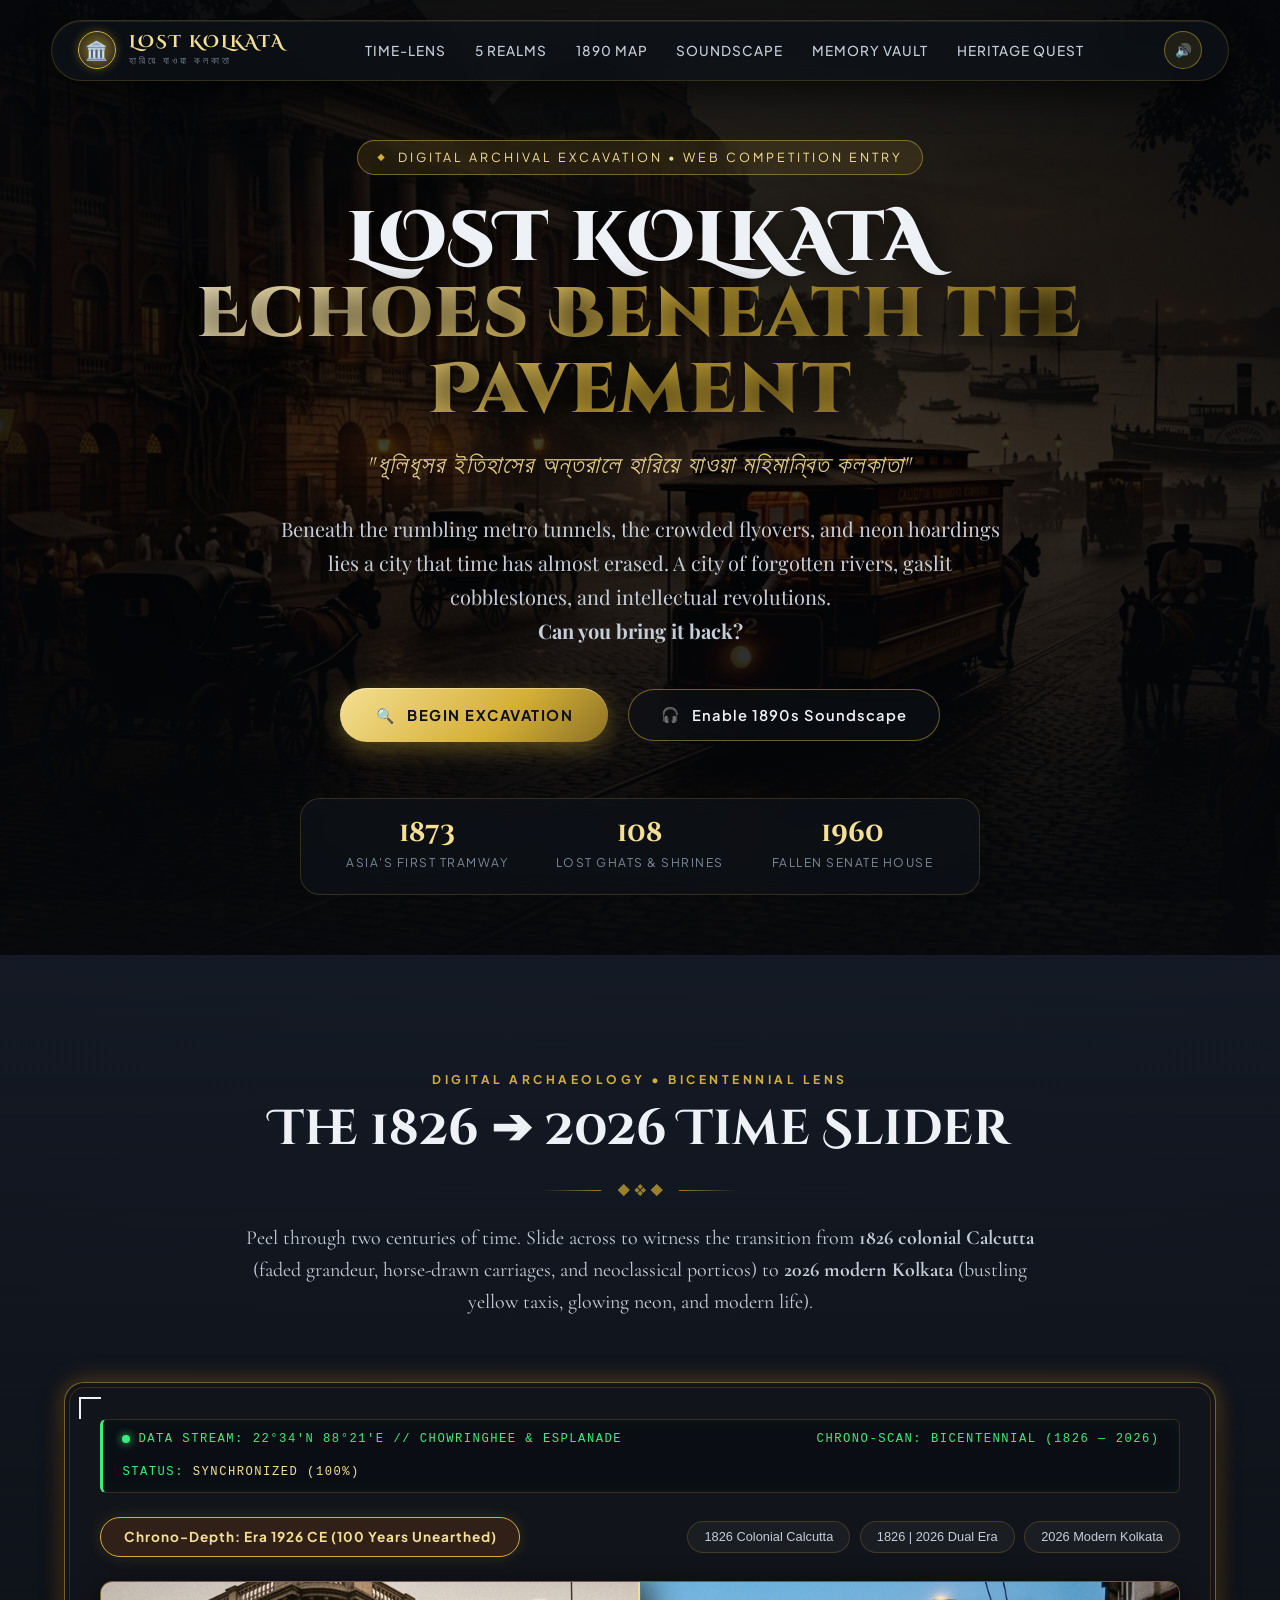
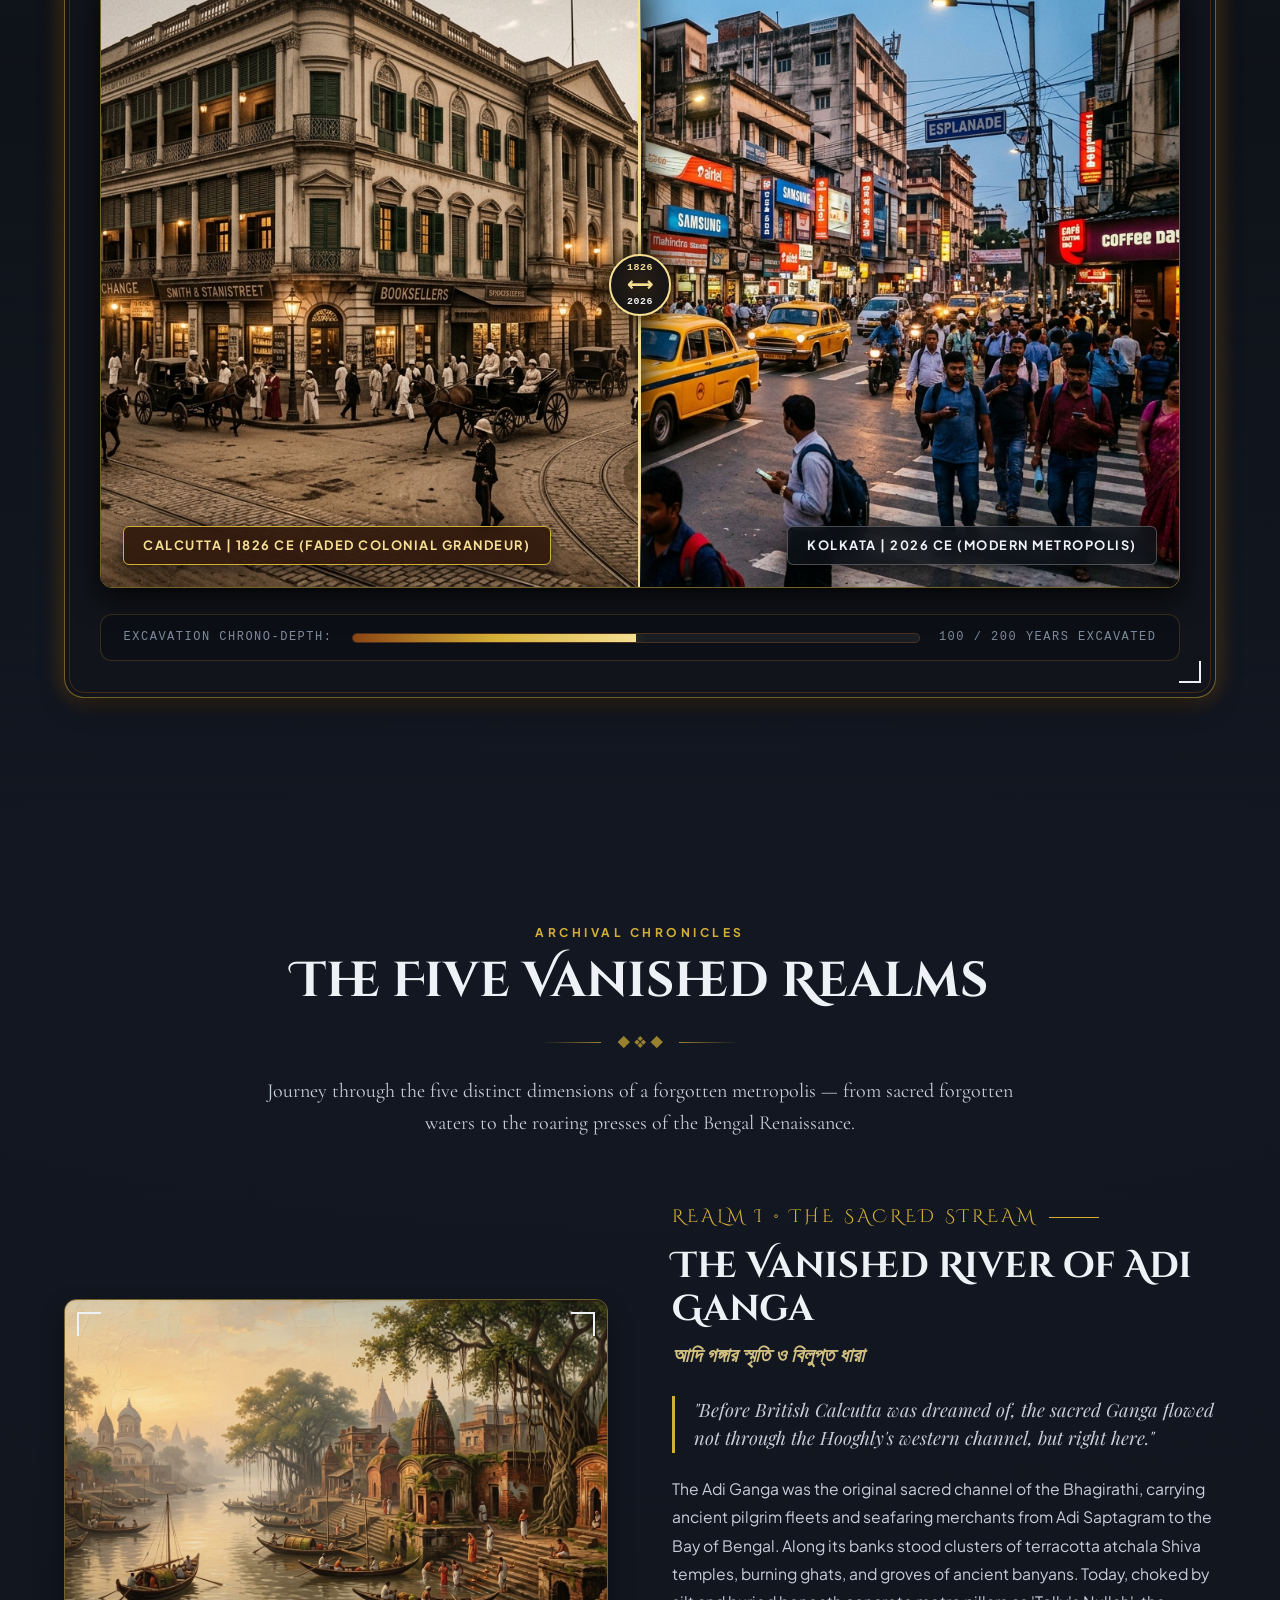
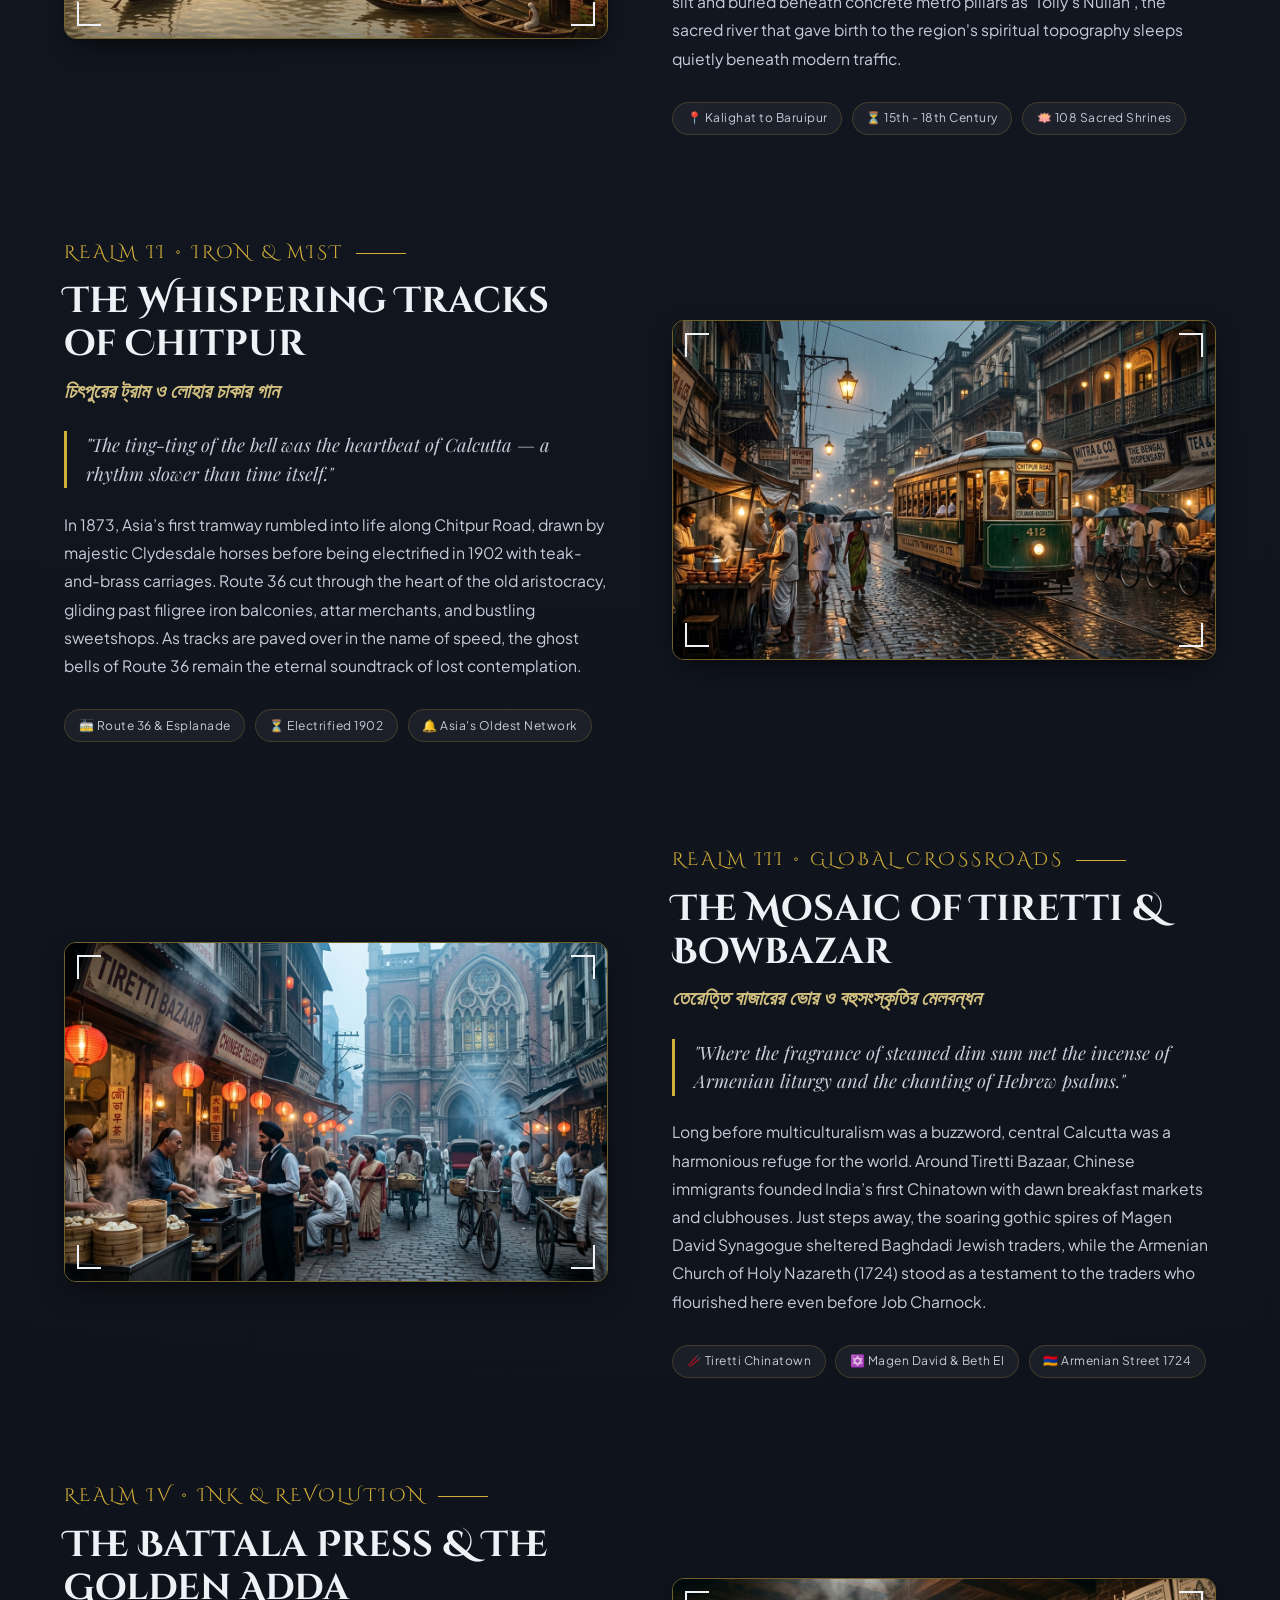
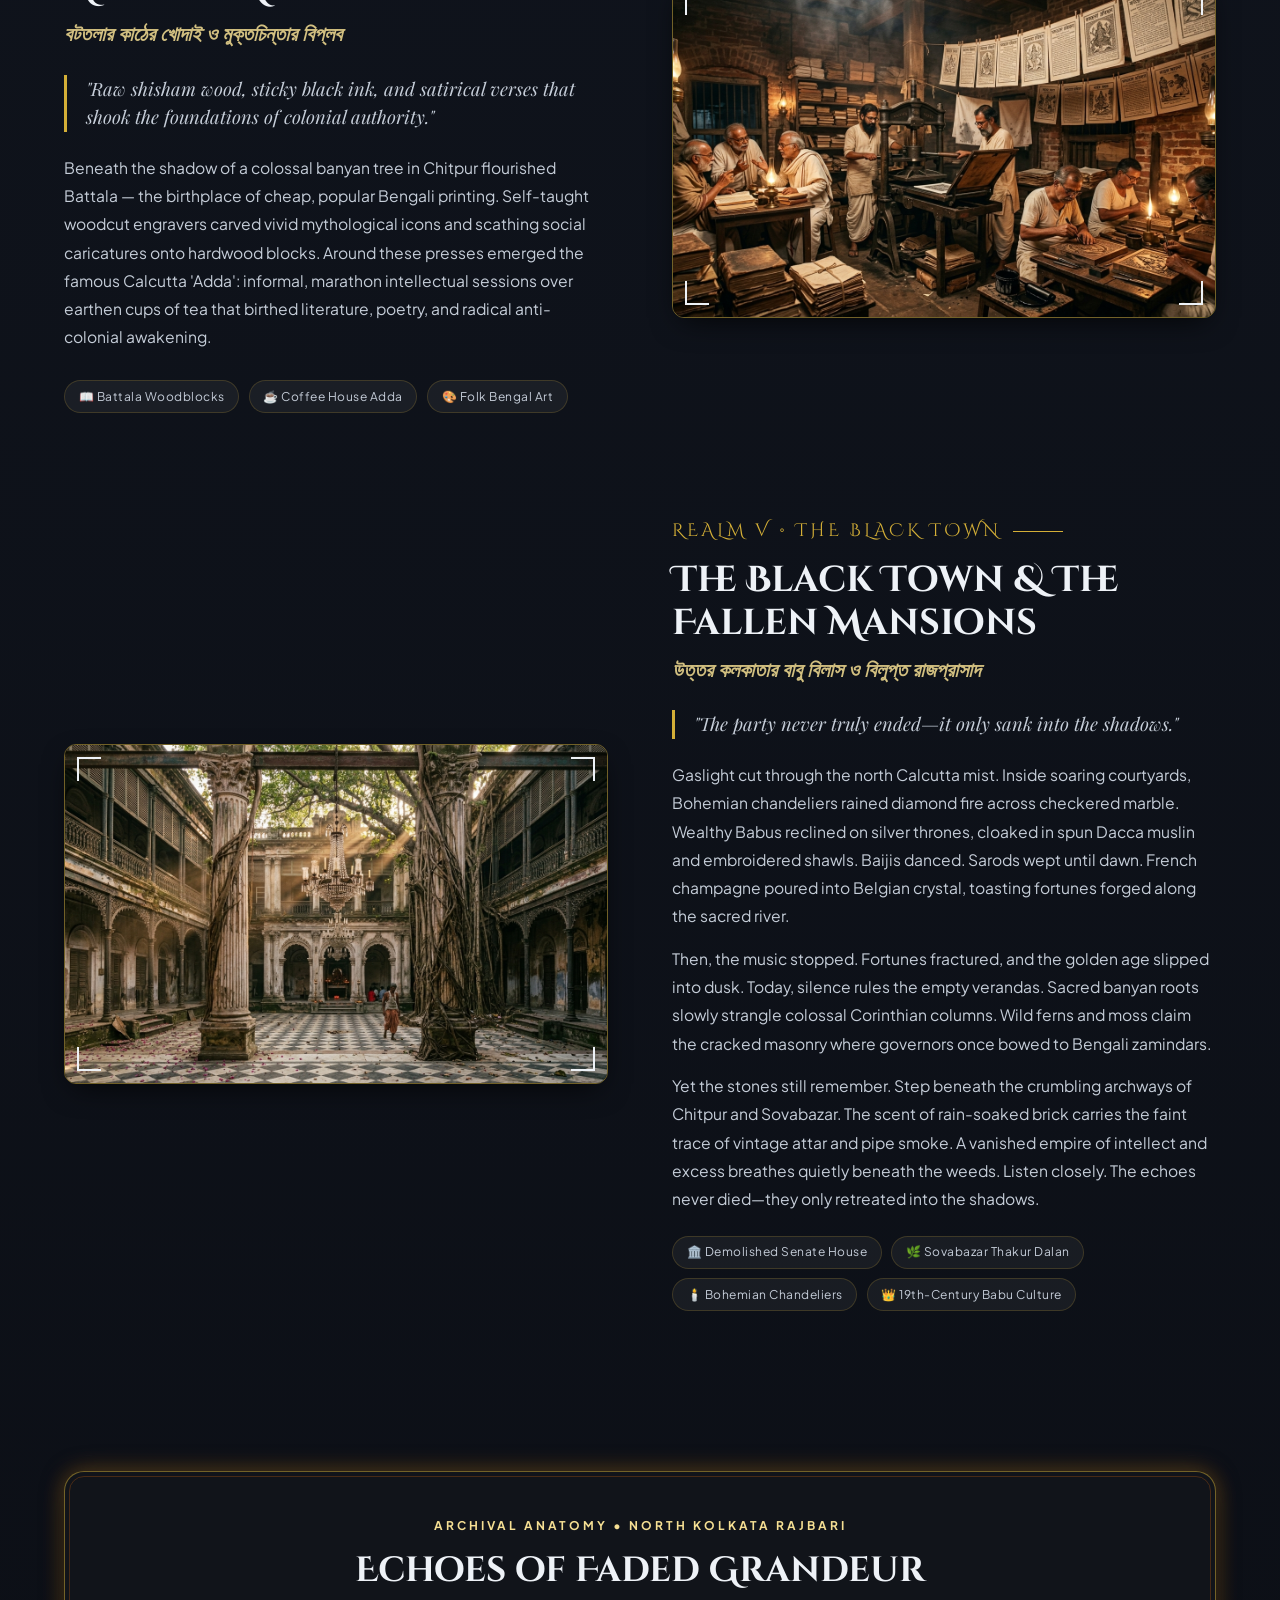
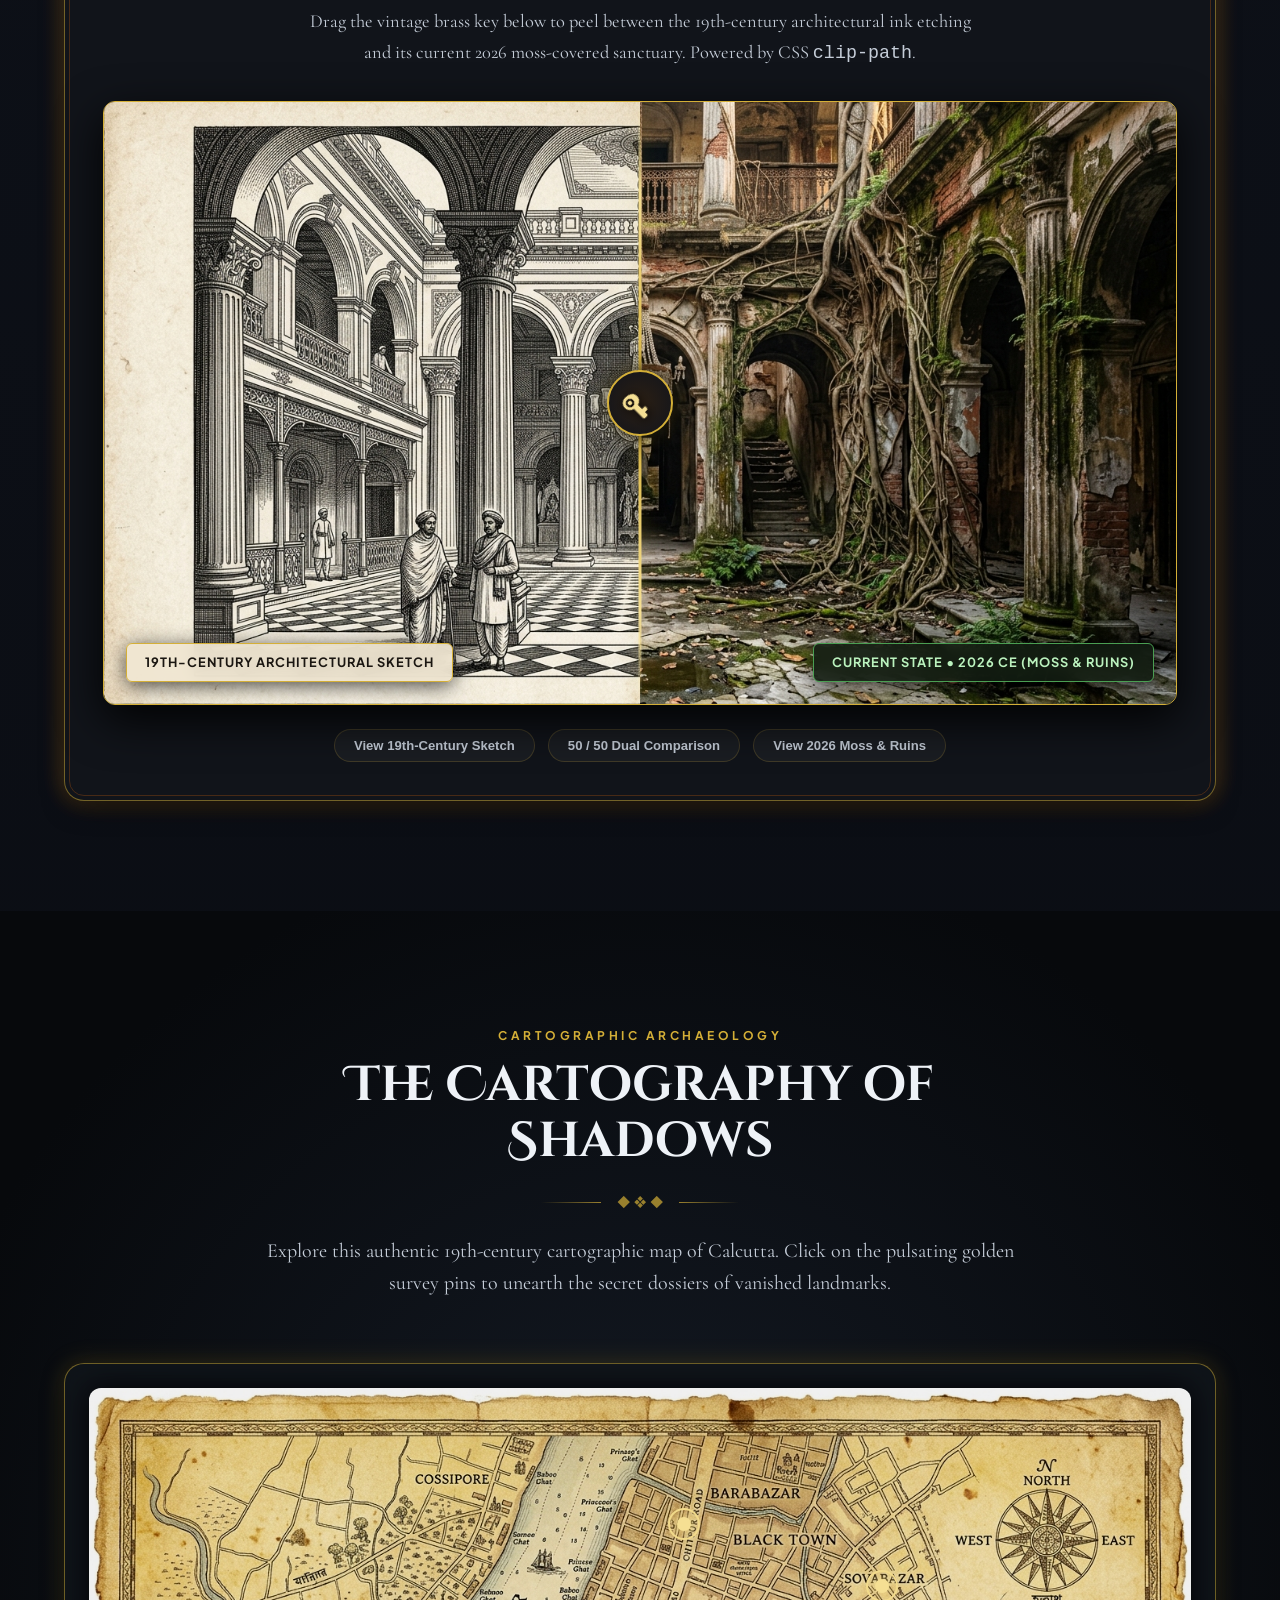
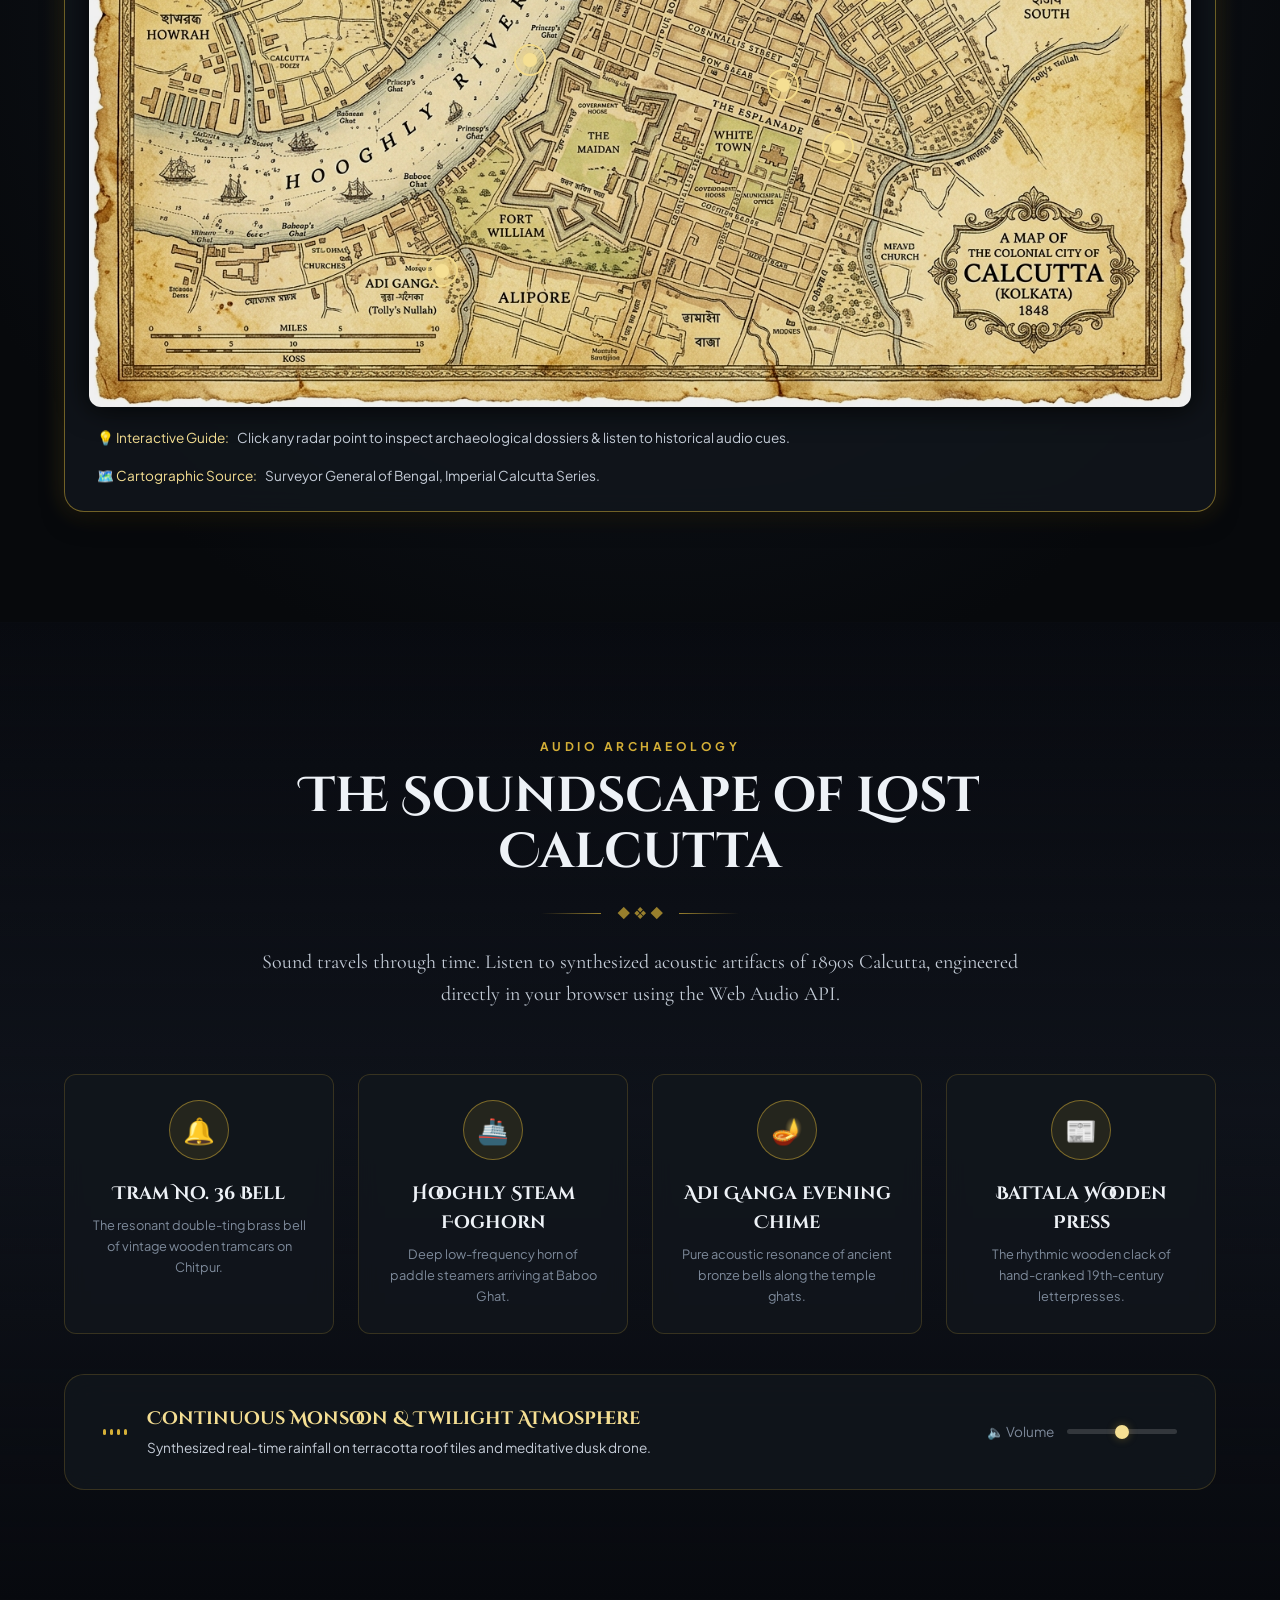
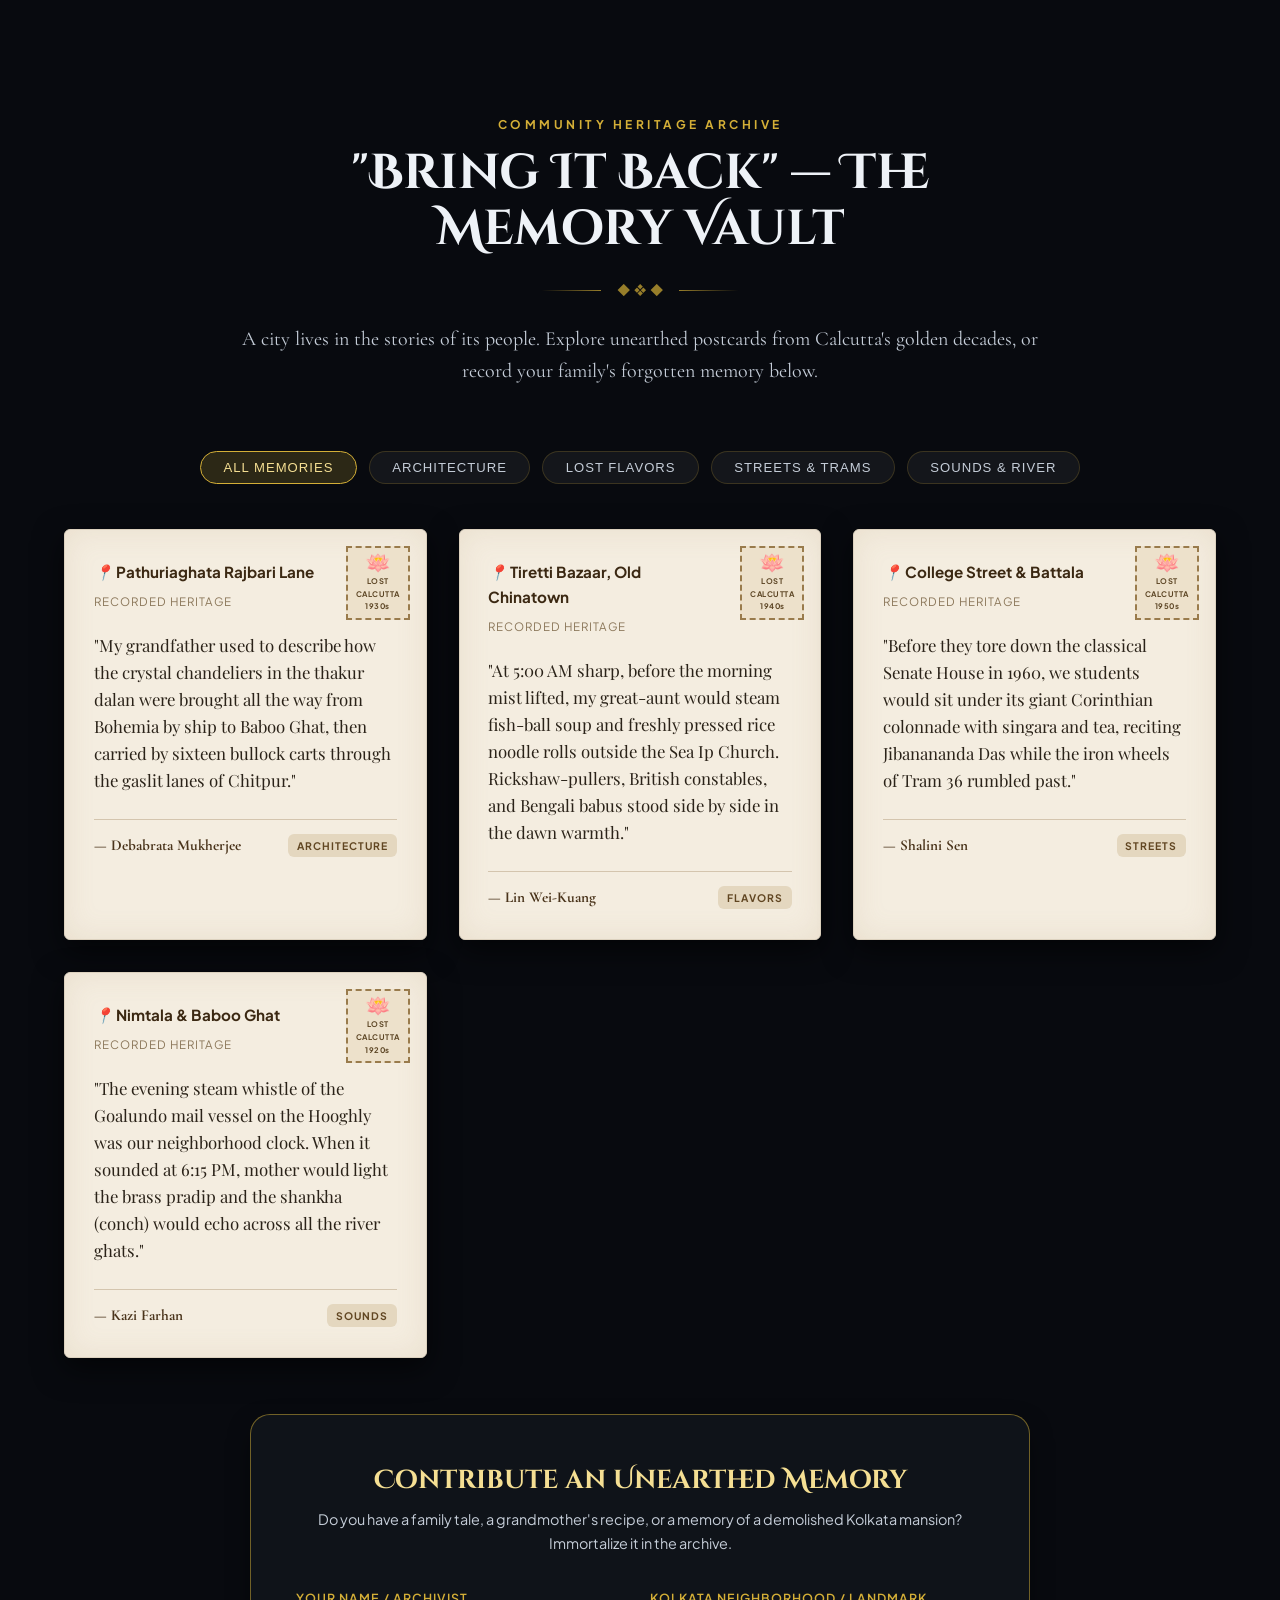
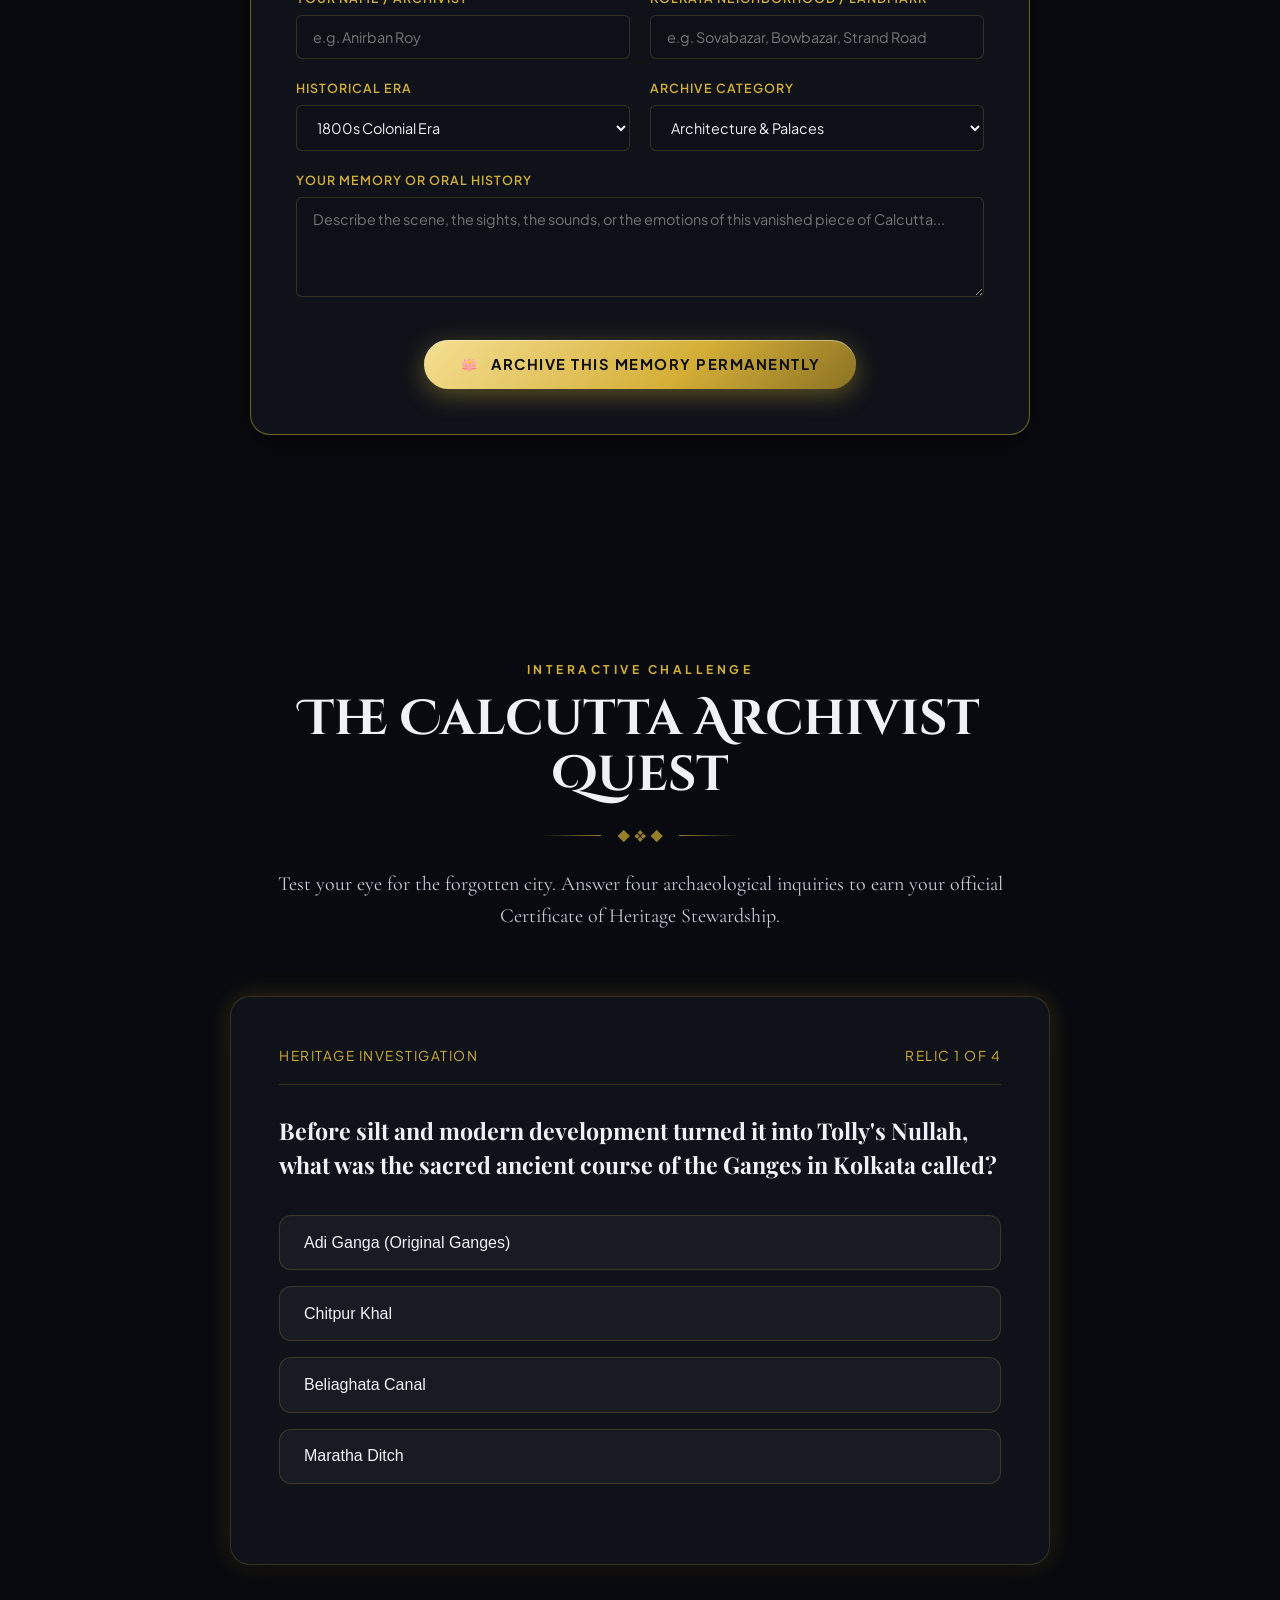
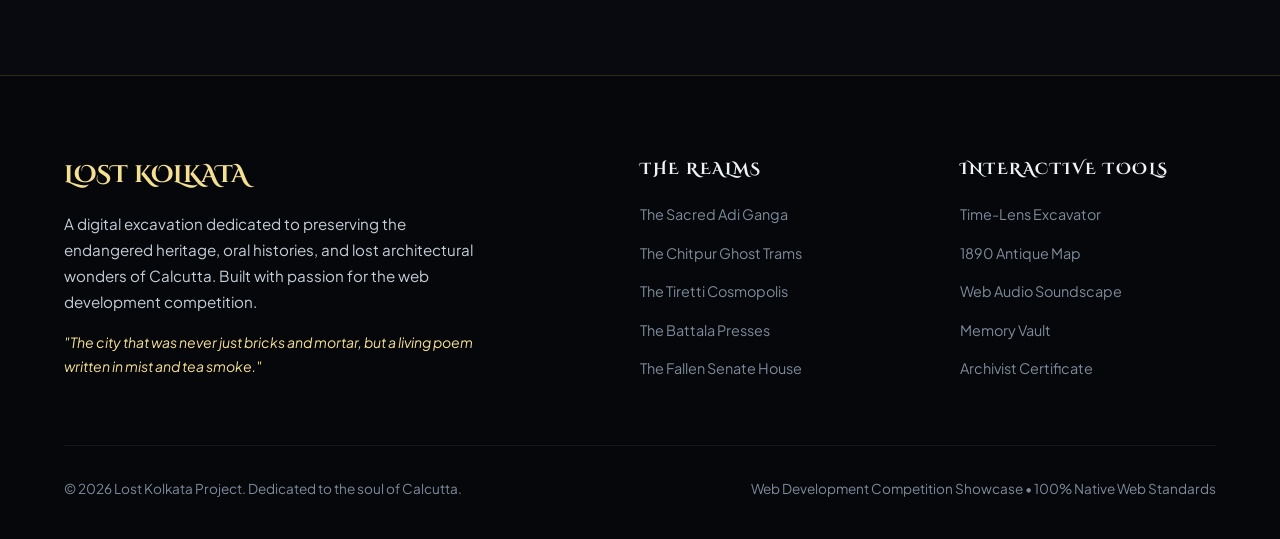
==== index.html @ 9fdeab4c "Lost Kolkata - Full Competition Web Application" ====
<!DOCTYPE html>
<html lang="en">
<head>
    <meta charset="UTF-8">
    <meta name="viewport" content="width=device-width, initial-scale=1.0">
    <title>LOST KOLKATA — The Archaeology of a Vanished City | Web Competition</title>
    
    <!-- SEO & Metadata -->
    <meta name="description" content="Beneath the Kolkata we know lies a city that time has almost erased. An award-winning immersive digital excavation exploring the lost rivers, ghost tramways, Battala presses, and cosmopolitan enclaves of 19th-century Calcutta.">
    <meta name="keywords" content="Lost Kolkata, Calcutta Heritage, Adi Ganga, Calcutta Tramways, Battala Woodcuts, Tiretti Chinatown, Senate House, History of Kolkata, Digital Archaeology">
    <meta name="author" content="Lost Kolkata Heritage Project">
    <meta name="theme-color" content="#0a0c0f">

    <!-- Open Graph / Social Sharing -->
    <meta property="og:title" content="LOST KOLKATA — The Archaeology of a Vanished City">
    <meta property="og:description" content="Beneath the modern asphalt lies a city time almost erased. Can you bring it back? Experience the interactive Time-Lens, 1890 cartography, and ambient soundscapes.">
    <meta property="og:image" content="assets/images/hero.jpg">
    <meta property="og:type" content="website">

    <!-- Stylesheet -->
    <link rel="stylesheet" href="css/style.css">
</head>
<body>

    <!-- Atmospheric Particle Dust Canvas -->
    <canvas id="dust-canvas"></canvas>
    <div class="film-grain"></div>

    <!-- Floating Navigation Bar -->
    <header class="site-header">
        <nav class="nav-dock" aria-label="Main Navigation">
            <a href="#" class="brand-wrapper" aria-label="Lost Kolkata Home">
                <div class="brand-crest">🏛️</div>
                <div class="brand-text-col">
                    <span class="brand-title">LOST KOLKATA</span>
                    <span class="brand-subtitle">হারিয়ে যাওয়া কলকাতা</span>
                </div>
            </a>

            <ul class="nav-links" id="main-nav-links">
                <li><a href="#timelens" class="nav-link">Time-Lens</a></li>
                <li><a href="#realms" class="nav-link">5 Realms</a></li>
                <li><a href="#cartography" class="nav-link">1890 Map</a></li>
                <li><a href="#soundscape" class="nav-link">Soundscape</a></li>
                <li><a href="#vault" class="nav-link">Memory Vault</a></li>
                <li><a href="#quest" class="nav-link">Heritage Quest</a></li>
            </ul>

            <div class="nav-actions">
                <button id="nav-ambient-toggle" class="nav-audio-btn" aria-label="Toggle 1890 Ambient Soundscape" title="Toggle 1890 Audio Atmosphere">
                    🔊
                </button>
                <button class="mobile-toggle" id="mobile-menu-toggle" aria-label="Open navigation menu">☰</button>
            </div>
        </nav>
    </header>

    <main>
        <!-- Hero Section -->
        <section class="hero-section" id="hero">
            <div class="hero-bg-frame">
                <img src="assets/images/hero.jpg" alt="19th-Century Calcutta Gaslit Dalhousie Square with Vintage Tram" class="hero-bg-img">
                <div class="hero-gradient-overlay"></div>
            </div>

            <div class="container hero-content">
                <div class="hero-eyebrow">Digital Archival Excavation • Web Competition Entry</div>
                <h1 class="hero-title">
                    LOST KOLKATA
                    <span class="title-highlight">Echoes Beneath the Pavement</span>
                </h1>
                <p class="hero-bengali-tagline">"ধূলিধূসর ইতিহাসের অন্তরালে হারিয়ে যাওয়া মহিমান্বিত কলকাতা"</p>
                <p class="hero-desc">
                    Beneath the rumbling metro tunnels, the crowded flyovers, and neon hoardings lies a city that time has almost erased. A city of forgotten rivers, gaslit cobblestones, and intellectual revolutions. <br><strong>Can you bring it back?</strong>
                </p>

                <div class="hero-cta-group">
                    <a href="#timelens" class="btn-primary" id="btn-hero-excavate">
                        <span>🔍</span> Begin Excavation
                    </a>
                    <button class="btn-secondary" id="ambient-toggle-btn">
                        <span>🎧</span> <span class="btn-text">Enable 1890s Soundscape</span>
                    </button>
                </div>

                <div class="hero-stats-bar">
                    <div class="stat-item">
                        <span class="stat-num">1873</span>
                        <span class="stat-lbl">Asia's First Tramway</span>
                    </div>
                    <div class="stat-item">
                        <span class="stat-num">108</span>
                        <span class="stat-lbl">Lost Ghats & Shrines</span>
                    </div>
                    <div class="stat-item">
                        <span class="stat-num">1960</span>
                        <span class="stat-lbl">Fallen Senate House</span>
                    </div>
                </div>
            </div>
        </section>

        <!-- Time-Lens Excavator Section (1826 Colonial Calcutta -> 2026 Modern Kolkata) -->
        <section class="section timelens-section" id="timelens">
            <div class="container">
                <div class="section-header">
                    <span class="section-tag">Digital Archaeology • Bicentennial Lens</span>
                    <h2 class="section-title">The 1826 ➔ 2026 Time Slider</h2>
                    <div class="divider-ornament">◆ ❖ ◆</div>
                    <p class="section-desc">
                        Peel through two centuries of time. Slide across to witness the transition from <strong>1826 colonial Calcutta</strong> (faded grandeur, horse-drawn carriages, and neoclassical porticos) to <strong>2026 modern Kolkata</strong> (bustling yellow taxis, glowing neon, and modern life).
                    </p>
                </div>

                <div class="timelens-card">
                    <!-- Digital Archaeology HUD Telemetry -->
                    <div class="archeology-hud-telemetry">
                        <div class="hud-item">
                            <span class="hud-pulse-dot"></span>
                            <span>DATA STREAM: 22°34'N 88°21'E // CHOWRINGHEE & ESPLANADE</span>
                        </div>
                        <div class="hud-item">
                            <span>CHRONO-SCAN: BICENTENNIAL (1826 — 2026)</span>
                        </div>
                        <div class="hud-item">
                            <span>STATUS: <span style="color: var(--gold-light);">SYNCHRONIZED (100%)</span></span>
                        </div>
                    </div>

                    <div class="timelens-controls-top">
                        <div class="excavation-year-badge" id="excavation-year-badge">
                            Excavated: Era 1926 CE (Dual Era Bicentennial Intersect)
                        </div>
                        <div class="timelens-presets">
                            <button class="btn-preset" id="btn-preset-1826">1826 Colonial Calcutta</button>
                            <button class="btn-preset" id="btn-preset-split">1826 | 2026 Dual Era</button>
                            <button class="btn-preset" id="btn-preset-2026">2026 Modern Kolkata</button>
                        </div>
                    </div>

                    <div class="timelens-wrapper" id="timelens-wrapper" role="region" aria-label="Interactive time slider comparing 1826 colonial Calcutta with 2026 modern Kolkata">
                        <!-- Modern 2026 Base Layer -->
                        <div class="timelens-layer modern">
                            <img src="assets/images/timelens_modern.jpg" alt="Modern Kolkata 2026 Esplanade street corner with yellow taxis, neon signage, and urban bustle" class="timelens-img">
                            <div class="timelens-caption-badge badge-modern">Kolkata | 2026 CE (Modern Metropolis)</div>
                        </div>

                        <!-- 1826 Archival Revealed Layer -->
                        <div class="timelens-layer vintage" id="timelens-vintage-layer">
                            <img src="assets/images/timelens_vintage.jpg" alt="Colonial Calcutta 1826 Esplanade with neoclassical colonnades, horse carriages, and gaslight" class="timelens-img">
                            <div class="timelens-caption-badge badge-vintage">Calcutta | 1826 CE (Faded Colonial Grandeur)</div>
                        </div>

                        <!-- Interactive Handle with Dual Year Markers -->
                        <div class="timelens-handle" id="timelens-handle">
                            <div class="handle-line"></div>
                            <div class="handle-compass-disc" title="Slide to transition eras">
                                <span style="font-size: 0.62rem; color: var(--gold-light); font-family: var(--font-mono);">1826</span>
                                <span class="handle-arrow">⟷</span>
                                <span style="font-size: 0.62rem; color: var(--mist-white); font-family: var(--font-mono);">2026</span>
                            </div>
                        </div>
                    </div>

                    <div class="timelens-meter-container">
                        <span class="meter-label">Excavation Chrono-Depth:</span>
                        <div class="excavation-depth-bar">
                            <div class="excavation-depth-fill" id="excavation-depth-fill"></div>
                        </div>
                        <span class="meter-label" id="meter-timespan-label">200-Year Bicentennial Span</span>
                    </div>
                </div>
            </div>
        </section>

        <!-- The 5 Realms of Vanished Calcutta -->
        <section class="section realms-section" id="realms">
            <div class="container">
                <div class="section-header">
                    <span class="section-tag">Archival Chronicles</span>
                    <h2 class="section-title">The Five Vanished Realms</h2>
                    <div class="divider-ornament">◆ ❖ ◆</div>
                    <p class="section-desc">
                        Journey through the five distinct dimensions of a forgotten metropolis — from sacred forgotten waters to the roaring presses of the Bengal Renaissance.
                    </p>
                </div>

                <div class="realms-container">
                    <!-- Realm 1: Adi Ganga -->
                    <article class="realm-item" id="realm-1">
                        <div class="realm-visual-frame">
                            <img src="assets/images/realm_adi_ganga.jpg" alt="Ancient Adi Ganga River with Terracotta Temples and Wooden Dingis" class="realm-img">
                            <div class="realm-corner-flourish flourish-tl"></div>
                            <div class="realm-corner-flourish flourish-tr"></div>
                            <div class="realm-corner-flourish flourish-bl"></div>
                            <div class="realm-corner-flourish flourish-br"></div>
                        </div>
                        <div class="realm-text-content">
                            <span class="realm-number">Realm I • The Sacred Stream</span>
                            <h3 class="realm-title">The Vanished River of Adi Ganga</h3>
                            <h4 class="realm-bengali-title">আদি গঙ্গার স্মৃতি ও বিলুপ্ত ধারা</h4>
                            <blockquote class="realm-quote">
                                "Before British Calcutta was dreamed of, the sacred Ganga flowed not through the Hooghly's western channel, but right here."
                            </blockquote>
                            <p class="realm-body-text">
                                The Adi Ganga was the original sacred channel of the Bhagirathi, carrying ancient pilgrim fleets and seafaring merchants from Adi Saptagram to the Bay of Bengal. Along its banks stood clusters of terracotta atchala Shiva temples, burning ghats, and groves of ancient banyans. Today, choked by silt and buried beneath concrete metro pillars as 'Tolly's Nullah', the sacred river that gave birth to the region's spiritual topography sleeps quietly beneath modern traffic.
                            </p>
                            <div class="realm-meta-tags">
                                <span class="meta-pill">📍 Kalighat to Baruipur</span>
                                <span class="meta-pill">⏳ 15th - 18th Century</span>
                                <span class="meta-pill">🪷 108 Sacred Shrines</span>
                            </div>
                        </div>
                    </article>

                    <!-- Realm 2: Ghost Trams -->
                    <article class="realm-item reverse" id="realm-2">
                        <div class="realm-visual-frame">
                            <img src="assets/images/realm_ghost_tram.jpg" alt="Vintage Wooden Calcutta Tram 412 in Rainy Chitpur Road" class="realm-img">
                            <div class="realm-corner-flourish flourish-tl"></div>
                            <div class="realm-corner-flourish flourish-tr"></div>
                            <div class="realm-corner-flourish flourish-bl"></div>
                            <div class="realm-corner-flourish flourish-br"></div>
                        </div>
                        <div class="realm-text-content">
                            <span class="realm-number">Realm II • Iron & Mist</span>
                            <h3 class="realm-title">The Whispering Tracks of Chitpur</h3>
                            <h4 class="realm-bengali-title">চিৎপুরের ট্রাম ও লোহার চাকার গান</h4>
                            <blockquote class="realm-quote">
                                "The ting-ting of the bell was the heartbeat of Calcutta — a rhythm slower than time itself."
                            </blockquote>
                            <p class="realm-body-text">
                                In 1873, Asia’s first tramway rumbled into life along Chitpur Road, drawn by majestic Clydesdale horses before being electrified in 1902 with teak-and-brass carriages. Route 36 cut through the heart of the old aristocracy, gliding past filigree iron balconies, attar merchants, and bustling sweetshops. As tracks are paved over in the name of speed, the ghost bells of Route 36 remain the eternal soundtrack of lost contemplation.
                            </p>
                            <div class="realm-meta-tags">
                                <span class="meta-pill">🚋 Route 36 & Esplanade</span>
                                <span class="meta-pill">⏳ Electrified 1902</span>
                                <span class="meta-pill">🔔 Asia's Oldest Network</span>
                            </div>
                        </div>
                    </article>

                    <!-- Realm 3: Cosmopolitan Mosaic -->
                    <article class="realm-item" id="realm-3">
                        <div class="realm-visual-frame">
                            <img src="assets/images/realm_cosmopolis.jpg" alt="Old Calcutta Tiretti Chinatown Morning Market and Synagogue" class="realm-img">
                            <div class="realm-corner-flourish flourish-tl"></div>
                            <div class="realm-corner-flourish flourish-tr"></div>
                            <div class="realm-corner-flourish flourish-bl"></div>
                            <div class="realm-corner-flourish flourish-br"></div>
                        </div>
                        <div class="realm-text-content">
                            <span class="realm-number">Realm III • Global Crossroads</span>
                            <h3 class="realm-title">The Mosaic of Tiretti & Bowbazar</h3>
                            <h4 class="realm-bengali-title">তেরেত্তি বাজারের ভোর ও বহুসংস্কৃতির মেলবন্ধন</h4>
                            <blockquote class="realm-quote">
                                "Where the fragrance of steamed dim sum met the incense of Armenian liturgy and the chanting of Hebrew psalms."
                            </blockquote>
                            <p class="realm-body-text">
                                Long before multiculturalism was a buzzword, central Calcutta was a harmonious refuge for the world. Around Tiretti Bazaar, Chinese immigrants founded India’s first Chinatown with dawn breakfast markets and clubhouses. Just steps away, the soaring gothic spires of Magen David Synagogue sheltered Baghdadi Jewish traders, while the Armenian Church of Holy Nazareth (1724) stood as a testament to the traders who flourished here even before Job Charnock.
                            </p>
                            <div class="realm-meta-tags">
                                <span class="meta-pill">🥢 Tiretti Chinatown</span>
                                <span class="meta-pill">✡️ Magen David & Beth El</span>
                                <span class="meta-pill">🇦🇲 Armenian Street 1724</span>
                            </div>
                        </div>
                    </article>

                    <!-- Realm 4: Battala Press -->
                    <article class="realm-item reverse" id="realm-4">
                        <div class="realm-visual-frame">
                            <img src="assets/images/realm_battala_press.jpg" alt="19th-century Battala Woodcut Printing Studio and Adda" class="realm-img">
                            <div class="realm-corner-flourish flourish-tl"></div>
                            <div class="realm-corner-flourish flourish-tr"></div>
                            <div class="realm-corner-flourish flourish-bl"></div>
                            <div class="realm-corner-flourish flourish-br"></div>
                        </div>
                        <div class="realm-text-content">
                            <span class="realm-number">Realm IV • Ink & Revolution</span>
                            <h3 class="realm-title">The Battala Press & The Golden Adda</h3>
                            <h4 class="realm-bengali-title">বটতলার কাঠের খোদাই ও মুক্তচিন্তার বিপ্লব</h4>
                            <blockquote class="realm-quote">
                                "Raw shisham wood, sticky black ink, and satirical verses that shook the foundations of colonial authority."
                            </blockquote>
                            <p class="realm-body-text">
                                Beneath the shadow of a colossal banyan tree in Chitpur flourished Battala — the birthplace of cheap, popular Bengali printing. Self-taught woodcut engravers carved vivid mythological icons and scathing social caricatures onto hardwood blocks. Around these presses emerged the famous Calcutta 'Adda': informal, marathon intellectual sessions over earthen cups of tea that birthed literature, poetry, and radical anti-colonial awakening.
                            </p>
                            <div class="realm-meta-tags">
                                <span class="meta-pill">📖 Battala Woodblocks</span>
                                <span class="meta-pill">☕ Coffee House Adda</span>
                                <span class="meta-pill">🎨 Folk Bengal Art</span>
                            </div>
                        </div>
                    </article>

                    <!-- Realm 5: Fallen Palaces -->
                    <article class="realm-item" id="realm-5">
                        <div class="realm-visual-frame">
                            <img src="assets/images/realm_rajbari.jpg" alt="Grand Courtyard of Crumbling North Calcutta Rajbari with Corinthian Pillars and Chandelier" class="realm-img">
                            <div class="realm-corner-flourish flourish-tl"></div>
                            <div class="realm-corner-flourish flourish-tr"></div>
                            <div class="realm-corner-flourish flourish-bl"></div>
                            <div class="realm-corner-flourish flourish-br"></div>
                        </div>
                        <div class="realm-text-content">
                            <span class="realm-number">Realm V • The Black Town</span>
                            <h3 class="realm-title">The Black Town & The Fallen Mansions</h3>
                            <h4 class="realm-bengali-title">উত্তর কলকাতার বাবু বিলাস ও বিলুপ্ত রাজপ্রাসাদ</h4>
                            <blockquote class="realm-quote">
                                "The party never truly ended—it only sank into the shadows."
                            </blockquote>
                            <p class="realm-body-text" style="margin-bottom: 0.9rem;">
                                Gaslight cut through the north Calcutta mist. Inside soaring courtyards, Bohemian chandeliers rained diamond fire across checkered marble. Wealthy Babus reclined on silver thrones, cloaked in spun Dacca muslin and embroidered shawls. Baijis danced. Sarods wept until dawn. French champagne poured into Belgian crystal, toasting fortunes forged along the sacred river.
                            </p>
                            <p class="realm-body-text" style="margin-bottom: 0.9rem;">
                                Then, the music stopped. Fortunes fractured, and the golden age slipped into dusk. Today, silence rules the empty verandas. Sacred banyan roots slowly strangle colossal Corinthian columns. Wild ferns and moss claim the cracked masonry where governors once bowed to Bengali zamindars.
                            </p>
                            <p class="realm-body-text" style="margin-bottom: 1.4rem;">
                                Yet the stones still remember. Step beneath the crumbling archways of Chitpur and Sovabazar. The scent of rain-soaked brick carries the faint trace of vintage attar and pipe smoke. A vanished empire of intellect and excess breathes quietly beneath the weeds. Listen closely. The echoes never died—they only retreated into the shadows.
                            </p>
                            <div class="realm-meta-tags">
                                <span class="meta-pill">🏛️ Demolished Senate House</span>
                                <span class="meta-pill">🌿 Sovabazar Thakur Dalan</span>
                                <span class="meta-pill">🕯️ Bohemian Chandeliers</span>
                                <span class="meta-pill">👑 19th-Century Babu Culture</span>
                            </div>
                        </div>
                    </article>

                    <!-- Interactive Rajbari Before & After Slider Component -->
                    <div class="rajbari-slider-showcase">
                        <div class="showcase-header">
                            <span class="showcase-eyebrow">Archival Anatomy • North Kolkata Rajbari</span>
                            <h3 class="showcase-title">Echoes of Faded Grandeur</h3>
                            <p class="showcase-desc">
                                Drag the vintage brass key below to peel between the 19th-century architectural ink etching and its current 2026 moss-covered sanctuary. Powered by CSS <code>clip-path</code>.
                            </p>
                        </div>

                        <div class="rajbari-slider-wrapper" id="rajbariSlider" role="region" aria-label="19th-century sketch vs 2026 moss-covered Rajbari courtyard before and after slider">
                            <input type="range" class="slider-sr-input" id="srSliderRange" min="0" max="100" value="50" aria-label="Slide to compare 19th-century sketch with 2026 moss-covered ruin">

                            <!-- Base Layer (Right): 2026 Moss-Covered Ruin -->
                            <div class="slider-img-layer layer-after">
                                <img src="assets/images/rajbari_decay_2026.jpg" alt="2026 North Kolkata Rajbari courtyard covered in banyan roots, moss, and decaying Corinthian columns">
                                <div class="era-badge badge-after">Current State • 2026 CE (Moss & Ruins)</div>
                            </div>

                            <!-- Overlay Layer (Left): 19th-Century B&W Etching with CSS clip-path -->
                            <div class="slider-img-layer layer-before" id="layerBefore">
                                <img src="assets/images/rajbari_sketch_1826.jpg" alt="19th-century architectural black-and-white ink sketch of pristine North Kolkata Rajbari courtyard">
                                <div class="era-badge badge-before">19th-Century Architectural Sketch</div>
                            </div>

                            <!-- Vintage Key Slider Handle -->
                            <div class="vintage-key-handle" id="sliderHandle">
                                <div class="handle-divider-line"></div>
                                <div class="handle-key-disc" title="Drag the antique key to reveal history">
                                    <svg class="vintage-key-svg" viewBox="0 0 24 24" xmlns="http://www.w3.org/2000/svg">
                                        <path d="M7 2C4.24 2 2 4.24 2 7C2 9.4 3.7 11.4 6 11.9V21C6 21.55 6.45 22 7 22H9C9.55 22 10 21.55 10 21V19H12C12.55 19 13 18.55 13 18V16H10V11.9C12.3 11.4 14 9.4 14 7C14 4.24 11.76 2 7 2ZM7 4C8.66 4 10 5.34 10 7C10 8.66 8.66 10 7 10C5.34 10 4 8.66 4 7C4 5.34 5.34 4 7 4ZM7 5.5C6.17 5.5 5.5 6.17 5.5 7C5.5 7.83 6.17 8.5 7 8.5C7.83 8.5 8.5 7.83 8.5 7C8.5 6.17 7.83 5.5 7 5.5Z"/>
                                    </svg>
                                </div>
                            </div>
                        </div>

                        <div class="slider-presets-bar">
                            <button class="preset-btn" id="btn-rajbari-sketch">View 19th-Century Sketch</button>
                            <button class="preset-btn" id="btn-rajbari-split">50 / 50 Dual Comparison</button>
                            <button class="preset-btn" id="btn-rajbari-decay">View 2026 Moss & Ruins</button>
                        </div>
                    </div>
                </div>
            </div>
        </section>

        <!-- Cartography of Shadows (Interactive 1890 Map) -->
        <section class="section map-section" id="cartography">
            <div class="container">
                <div class="section-header">
                    <span class="section-tag">Cartographic Archaeology</span>
                    <h2 class="section-title">The Cartography of Shadows</h2>
                    <div class="divider-ornament">◆ ❖ ◆</div>
                    <p class="section-desc">
                        Explore this authentic 19th-century cartographic map of Calcutta. Click on the pulsating golden survey pins to unearth the secret dossiers of vanished landmarks.
                    </p>
                </div>

                <div class="map-wrapper-card">
                    <div class="map-inner-container">
                        <img src="assets/images/map_calcutta.jpg" alt="1848 Antique Hand-Drawn Map of Colonial Calcutta" class="map-background-img">

                        <!-- Interactive Pins -->
                        <div class="map-pin pin-soba" data-relic="senate-house" role="button" tabindex="0" aria-label="Senate House & Rajbaris">
                            <div class="pin-radar-ring"></div>
                            <div class="pin-center-dot"></div>
                            <div class="pin-tooltip">Senate House & Rajbaris</div>
                        </div>

                        <div class="map-pin pin-chitpur" data-relic="chitpur-tram" role="button" tabindex="0" aria-label="Chitpur Tram Route 36">
                            <div class="pin-radar-ring"></div>
                            <div class="pin-center-dot"></div>
                            <div class="pin-tooltip">Chitpur Tramway Route 36</div>
                        </div>

                        <div class="map-pin pin-tiretti" data-relic="tiretti-chinese" role="button" tabindex="0" aria-label="Tiretti Chinatown & Synagogues">
                            <div class="pin-radar-ring"></div>
                            <div class="pin-center-dot"></div>
                            <div class="pin-tooltip">Tiretti Chinatown & Synagogues</div>
                        </div>

                        <div class="map-pin pin-adi" data-relic="adi-ganga" role="button" tabindex="0" aria-label="The Lost Adi Ganga">
                            <div class="pin-radar-ring"></div>
                            <div class="pin-center-dot"></div>
                            <div class="pin-tooltip">The Lost Adi Ganga Channel</div>
                        </div>

                        <div class="map-pin pin-ghats" data-relic="hooghly-ghats" role="button" tabindex="0" aria-label="Hooghly Steamers & Baboo Ghat">
                            <div class="pin-radar-ring"></div>
                            <div class="pin-center-dot"></div>
                            <div class="pin-tooltip">Hooghly Steamers & Baboo Ghat</div>
                        </div>

                        <div class="map-pin pin-senate" data-relic="battala-press" role="button" tabindex="0" aria-label="Battala Woodblock Press">
                            <div class="pin-radar-ring"></div>
                            <div class="pin-center-dot"></div>
                            <div class="pin-tooltip">Battala Woodblock Press</div>
                        </div>
                    </div>

                    <div class="map-legend-bar">
                        <div class="legend-tip">
                            <span>💡 Interactive Guide:</span> Click any radar point to inspect archaeological dossiers & listen to historical audio cues.
                        </div>
                        <div class="legend-tip">
                            <span>🗺️ Cartographic Source:</span> Surveyor General of Bengal, Imperial Calcutta Series.
                        </div>
                    </div>
                </div>
            </div>
        </section>

        <!-- Soundscape Mixer Section -->
        <section class="section soundscape-section" id="soundscape">
            <div class="container">
                <div class="section-header">
                    <span class="section-tag">Audio Archaeology</span>
                    <h2 class="section-title">The Soundscape of Lost Calcutta</h2>
                    <div class="divider-ornament">◆ ❖ ◆</div>
                    <p class="section-desc">
                        Sound travels through time. Listen to synthesized acoustic artifacts of 1890s Calcutta, engineered directly in your browser using the Web Audio API.
                    </p>
                </div>

                <div class="soundboard-grid">
                    <div class="sound-trigger-card" id="snd-tram-bell" role="button" tabindex="0">
                        <div class="sound-icon-ring">🔔</div>
                        <h3 class="sound-card-title">Tram No. 36 Bell</h3>
                        <p class="sound-card-desc">The resonant double-ting brass bell of vintage wooden tramcars on Chitpur.</p>
                    </div>

                    <div class="sound-trigger-card" id="snd-steamer-horn" role="button" tabindex="0">
                        <div class="sound-icon-ring">🚢</div>
                        <h3 class="sound-card-title">Hooghly Steam Foghorn</h3>
                        <p class="sound-card-desc">Deep low-frequency horn of paddle steamers arriving at Baboo Ghat.</p>
                    </div>

                    <div class="sound-trigger-card" id="snd-temple-bell" role="button" tabindex="0">
                        <div class="sound-icon-ring">🪔</div>
                        <h3 class="sound-card-title">Adi Ganga Evening Chime</h3>
                        <p class="sound-card-desc">Pure acoustic resonance of ancient bronze bells along the temple ghats.</p>
                    </div>

                    <div class="sound-trigger-card" id="snd-press-click" role="button" tabindex="0">
                        <div class="sound-icon-ring">📰</div>
                        <h3 class="sound-card-title">Battala Wooden Press</h3>
                        <p class="sound-card-desc">The rhythmic wooden clack of hand-cranked 19th-century letterpresses.</p>
                    </div>
                </div>

                <div class="soundscape-ambient-bar">
                    <div class="ambient-info">
                        <div class="sound-waveform-anim">
                            <span class="wave-bar"></span>
                            <span class="wave-bar"></span>
                            <span class="wave-bar"></span>
                            <span class="wave-bar"></span>
                        </div>
                        <div>
                            <h4>Continuous Monsoon & Twilight Atmosphere</h4>
                            <p>Synthesized real-time rainfall on terracotta roof tiles and meditative dusk drone.</p>
                        </div>
                    </div>

                    <div class="ambient-controls">
                        <div class="volume-control-wrap">
                            <span>🔈 Volume</span>
                            <input type="range" min="0" max="1" step="0.05" value="0.5" class="volume-slider" id="ambient-volume-slider" aria-label="Master volume slider">
                        </div>
                    </div>
                </div>
            </div>
        </section>

        <!-- Memory Vault ("Bring It Back") -->
        <section class="section vault-section" id="vault">
            <div class="container">
                <div class="section-header">
                    <span class="section-tag">Community Heritage Archive</span>
                    <h2 class="section-title">"Bring It Back" — The Memory Vault</h2>
                    <div class="divider-ornament">◆ ❖ ◆</div>
                    <p class="section-desc">
                        A city lives in the stories of its people. Explore unearthed postcards from Calcutta's golden decades, or record your family's forgotten memory below.
                    </p>
                </div>

                <div class="vault-filter-tabs">
                    <button class="vault-filter-btn active" data-filter="all">All Memories</button>
                    <button class="vault-filter-btn" data-filter="architecture">Architecture</button>
                    <button class="vault-filter-btn" data-filter="flavors">Lost Flavors</button>
                    <button class="vault-filter-btn" data-filter="streets">Streets & Trams</button>
                    <button class="vault-filter-btn" data-filter="sounds">Sounds & River</button>
                </div>

                <div class="memory-vault-grid" id="memory-vault-list">
                    <!-- Dynamic Postcards Inserted Here via JS -->
                </div>

                <!-- Submission Drawer -->
                <div class="vault-submission-wrap">
                    <h3 class="vault-sub-title">Contribute an Unearthed Memory</h3>
                    <p class="vault-sub-desc">Do you have a family tale, a grandmother's recipe, or a memory of a demolished Kolkata mansion? Immortalize it in the archive.</p>

                    <form class="memory-form" id="memory-form">
                        <div class="form-group">
                            <label class="form-label" for="mem-author">Your Name / Archivist</label>
                            <input type="text" class="form-input" id="mem-author" required placeholder="e.g. Anirban Roy">
                        </div>

                        <div class="form-group">
                            <label class="form-label" for="mem-area">Kolkata Neighborhood / Landmark</label>
                            <input type="text" class="form-input" id="mem-area" required placeholder="e.g. Sovabazar, Bowbazar, Strand Road">
                        </div>

                        <div class="form-group">
                            <label class="form-label" for="mem-era">Historical Era</label>
                            <select class="form-select" id="mem-era">
                                <option value="1800s">1800s Colonial Era</option>
                                <option value="1920s">1920s Renaissance Era</option>
                                <option value="1940s">1940s Post-War Decades</option>
                                <option value="1970s">1970s Retro Calcutta</option>
                            </select>
                        </div>

                        <div class="form-group">
                            <label class="form-label" for="mem-category">Archive Category</label>
                            <select class="form-select" id="mem-category">
                                <option value="architecture">Architecture & Palaces</option>
                                <option value="flavors">Lost Flavors & Food</option>
                                <option value="streets">Streets & Trams</option>
                                <option value="sounds">Sounds & Riverfront</option>
                            </select>
                        </div>

                        <div class="form-group full">
                            <label class="form-label" for="mem-text">Your Memory or Oral History</label>
                            <textarea class="form-textarea" id="mem-text" required placeholder="Describe the scene, the sights, the sounds, or the emotions of this vanished piece of Calcutta..."></textarea>
                        </div>

                        <div class="form-group full" style="text-align: center; margin-top: 1rem;">
                            <button type="submit" class="btn-primary">
                                <span>🪷</span> Archive This Memory Permanently
                            </button>
                        </div>
                    </form>
                </div>
            </div>
        </section>

        <!-- The Calcutta Archivist Quest & Certificate -->
        <section class="section quest-section" id="quest">
            <div class="container">
                <div class="section-header">
                    <span class="section-tag">Interactive Challenge</span>
                    <h2 class="section-title">The Calcutta Archivist Quest</h2>
                    <div class="divider-ornament">◆ ❖ ◆</div>
                    <p class="section-desc">
                        Test your eye for the forgotten city. Answer four archaeological inquiries to earn your official Certificate of Heritage Stewardship.
                    </p>
                </div>

                <div class="quest-card">
                    <!-- Quiz Box -->
                    <div id="quest-box">
                        <div class="quest-header-meta">
                            <span>Heritage Investigation</span>
                            <span id="quest-progress-counter">Relic 1 of 4</span>
                        </div>

                        <h3 class="quest-question-text" id="quest-question-text">
                            Loading archaeological inquiry...
                        </h3>

                        <div class="quest-options-grid" id="quest-options-container">
                            <!-- Populated dynamically via JS -->
                        </div>

                        <div class="quest-explanation-box" id="quest-explanation"></div>

                        <div style="text-align: right;">
                            <button class="btn-primary" id="quest-next-btn" style="display: none;">
                                Continue Investigation ➜
                            </button>
                        </div>
                    </div>

                    <!-- Certificate Result Box -->
                    <div id="certificate-result-box" style="display: none;">
                        <div class="certificate-frame" id="printable-certificate">
                            <div class="cert-seal">🏛️</div>
                            <div class="cert-super-title">ARCHIVAL HERITAGE COMMISSION OF CALCUTTA</div>
                            <h3 class="cert-title">CERTIFICATE OF HERITAGE STEWARDSHIP</h3>
                            <p class="cert-present-text">This is proudly presented to</p>
                            <div class="cert-holder-name" id="cert-holder-name">Custodian of Memory</div>
                            <p class="cert-statement">
                                In recognition of demonstrating exemplary historical acuity and commitment to excavating the lost memories, vanished waterways, and endangered architectural treasures of Calcutta.
                            </p>

                            <div class="cert-signatures">
                                <div class="sig-col">
                                    <div class="sig-title">REGISTRATION CODE</div>
                                    <div class="sig-val" id="cert-reg-code">CAL-742918</div>
                                </div>
                                <div class="sig-col">
                                    <div class="sig-title">OFFICIAL SEAL</div>
                                    <div class="sig-val" style="color: #a93226;">★ APPROVED ARCHIVIST ★</div>
                                </div>
                                <div class="sig-col">
                                    <div class="sig-title">DATE ISSUED</div>
                                    <div class="sig-val" id="cert-date-issued">September 2026</div>
                                </div>
                            </div>
                        </div>

                        <div class="cert-actions-bar">
                            <input type="text" id="cert-name-input" class="form-input" style="max-width: 260px;" placeholder="Enter your full name">
                            <button class="btn-primary" id="btn-issue-cert">Personalize Name</button>
                            <button class="btn-secondary" id="btn-print-cert">🖨️ Print / Save PDF</button>
                        </div>
                    </div>
                </div>
            </div>
        </section>
    </main>

    <!-- Historical Dossier Modal -->
    <div class="modal-overlay" id="dossier-modal" role="dialog" aria-modal="true" aria-labelledby="modal-title">
        <div class="dossier-card">
            <button class="modal-close-btn" id="modal-close-btn" aria-label="Close Dossier">✕</button>
            <img src="assets/images/realm_adi_ganga.jpg" alt="Historical Dossier Relic View" class="dossier-header-img" id="modal-image">
            <div class="dossier-body">
                <div class="dossier-meta-row">
                    <span id="modal-period">18th Century</span>
                    <span>•</span>
                    <span id="modal-coords">22.5218° N, 88.3482° E</span>
                </div>
                <h3 class="dossier-title" id="modal-title">Dossier Title</h3>
                <h4 class="dossier-bengali" id="modal-bengali">বাংলা শিরোনাম</h4>
                <blockquote class="dossier-quote" id="modal-quote">
                    "Historical testimonial..."
                </blockquote>
                <div class="dossier-content" id="modal-text">
                    <p>Historical detailed report content...</p>
                </div>
            </div>
        </div>
    </div>

    <!-- Success Toast for Memory Submission -->
    <div class="vault-toast" id="vault-success-toast">
        ✓ Your memory has been permanently archived in the vault!
    </div>

    <!-- Footer -->
    <footer class="site-footer">
        <div class="container">
            <div class="footer-content">
                <div class="footer-brand">
                    <h3>LOST KOLKATA</h3>
                    <p>
                        A digital excavation dedicated to preserving the endangered heritage, oral histories, and lost architectural wonders of Calcutta. Built with passion for the web development competition.
                    </p>
                    <p style="margin-top: 1rem; font-style: italic; color: var(--gold-light); font-size: 0.88rem;">
                        "The city that was never just bricks and mortar, but a living poem written in mist and tea smoke."
                    </p>
                </div>

                <div class="footer-col">
                    <h4>The Realms</h4>
                    <ul class="footer-links">
                        <li><a href="#realm-1">The Sacred Adi Ganga</a></li>
                        <li><a href="#realm-2">The Chitpur Ghost Trams</a></li>
                        <li><a href="#realm-3">The Tiretti Cosmopolis</a></li>
                        <li><a href="#realm-4">The Battala Presses</a></li>
                        <li><a href="#realm-5">The Fallen Senate House</a></li>
                    </ul>
                </div>

                <div class="footer-col">
                    <h4>Interactive Tools</h4>
                    <ul class="footer-links">
                        <li><a href="#timelens">Time-Lens Excavator</a></li>
                        <li><a href="#cartography">1890 Antique Map</a></li>
                        <li><a href="#soundscape">Web Audio Soundscape</a></li>
                        <li><a href="#vault">Memory Vault</a></li>
                        <li><a href="#quest">Archivist Certificate</a></li>
                    </ul>
                </div>
            </div>

            <div class="footer-bottom">
                <div>© 2026 Lost Kolkata Project. Dedicated to the soul of Calcutta.</div>
                <div>Web Development Competition Showcase • 100% Native Web Standards</div>
            </div>
        </div>
    </footer>

    <!-- Core Scripts -->
    <script src="js/audio-engine.js"></script>
    <script src="js/app.js"></script>
</body>
</html>
---- css/style.css ----
/* ==========================================================================
   LOST KOLKATA - Premium Design System & Stylesheet
   Theme: "Beneath the Kolkata we know lies a city that time has almost erased."
   Aesthetics: Neo-Victorian, Bengal Renaissance, Glassmorphism, Antique Gold
   ========================================================================== */

@import url('https://fonts.googleapis.com/css2?family=Cinzel+Decorative:wght@700;900&family=Cormorant+Garamond:ital,wght@0,400;0,600;0,700;1,400&family=Playfair+Display:ital,wght@0,500;0,700;0,900;1,400&family=Plus+Jakarta+Sans:wght@300;400;500;600;700&display=swap');

:root {
    /* Required Core Palette */
    --bg-deep: #0a0c10;
    --bg-charcoal: #11141a;
    --bg-surface: #161a22;
    --bg-card: rgba(18, 22, 29, 0.82);
    --bg-card-hover: rgba(26, 32, 42, 0.94);

    --brick-red: #8B4513;
    --brick-light: #a3531b;
    --brick-glow: rgba(139, 69, 19, 0.45);
    
    --gold-tarnished: #D4AF37;
    --gold-primary: #D4AF37;
    --gold-light: #f5df93;
    --gold-dark: #8c7224;
    --gold-glow: rgba(212, 175, 55, 0.35);

    --mist-white: #eef2f7;
    --mist-dim: #c5cdd8;
    --mist-dark: #7e8a9b;
    --parchment: #eef2f7;
    --parchment-dim: #c5cdd8;
    --parchment-dark: #7e8a9b;

    --hud-cyan: #38ef7d;
    --hud-cyan-dim: rgba(56, 239, 125, 0.18);
    --hud-amber: #e67e22;

    --border-subtle: rgba(212, 175, 55, 0.2);
    --border-brick: rgba(139, 69, 19, 0.45);
    --border-accent: rgba(212, 175, 55, 0.5);
    --border-hud: rgba(56, 239, 125, 0.4);
    --border-active: #D4AF37;

    --font-heading: 'Cinzel Decorative', Georgia, serif;
    --font-editorial: 'Playfair Display', Georgia, serif;
    --font-serif: 'Cormorant Garamond', Georgia, serif;
    --font-sans: 'Plus Jakarta Sans', -apple-system, BlinkMacSystemFont, sans-serif;
    --font-mono: 'Courier New', Courier, monospace;

    --radius-sm: 6px;
    --radius-md: 12px;
    --radius-lg: 20px;
    --radius-full: 9999px;

    --shadow-soft: 0 10px 30px -10px rgba(0, 0, 0, 0.85);
    --shadow-gold: 0 0 25px rgba(212, 175, 55, 0.22);
    --shadow-brick: 0 0 25px rgba(139, 69, 19, 0.35);

    --transition-fast: 0.2s cubic-bezier(0.16, 1, 0.3, 1);
    --transition-normal: 0.4s cubic-bezier(0.16, 1, 0.3, 1);
    --transition-slow: 0.7s cubic-bezier(0.16, 1, 0.3, 1);
}

/* Reset & Box Sizing */
*, *::before, *::after {
    margin: 0;
    padding: 0;
    box-sizing: border-box;
}

html {
    scroll-behavior: smooth;
    background-color: var(--bg-deep);
    color: var(--parchment);
    font-family: var(--font-sans);
    font-size: 16px;
    line-height: 1.65;
    text-rendering: optimizeLegibility;
    -webkit-font-smoothing: antialiased;
}

body {
    overflow-x: hidden;
    position: relative;
    min-height: 100vh;
    background: radial-gradient(circle at 50% 0%, #161c28 0%, #080a0f 70%);
}

/* Custom Scrollbar */
::-webkit-scrollbar {
    width: 8px;
}
::-webkit-scrollbar-track {
    background: var(--bg-deep);
}
::-webkit-scrollbar-thumb {
    background: var(--gold-dark);
    border-radius: var(--radius-full);
}
::-webkit-scrollbar-thumb:hover {
    background: var(--gold-primary);
}

/* Background Atmospheric Canvas */
#dust-canvas {
    position: fixed;
    top: 0;
    left: 0;
    width: 100vw;
    height: 100vh;
    pointer-events: none;
    z-index: 1;
}

/* Global Vignette / Film Grain */
.film-grain {
    position: fixed;
    top: 0;
    left: 0;
    width: 100%;
    height: 100%;
    pointer-events: none;
    z-index: 2;
    background: radial-gradient(circle at center, transparent 40%, rgba(5, 7, 10, 0.65) 100%);
}

/* Container */
.container {
    width: 90%;
    max-width: 1280px;
    margin: 0 auto;
    position: relative;
    z-index: 5;
}

/* ==========================================================================
   Navigation Bar (Floating Glassmorphism)
   ========================================================================== */
.site-header {
    position: fixed;
    top: 20px;
    left: 0;
    width: 100%;
    z-index: 100;
    display: flex;
    justify-content: center;
    pointer-events: none;
}

.nav-dock {
    pointer-events: auto;
    width: 92%;
    max-width: 1180px;
    background: rgba(14, 18, 24, 0.78);
    backdrop-filter: blur(16px);
    -webkit-backdrop-filter: blur(16px);
    border: 1px solid var(--border-subtle);
    border-radius: var(--radius-full);
    padding: 0.65rem 1.6rem;
    display: flex;
    align-items: center;
    justify-content: space-between;
    box-shadow: 0 12px 35px rgba(0, 0, 0, 0.6), inset 0 1px 0 rgba(255, 255, 255, 0.08);
    transition: var(--transition-normal);
}

.nav-dock:hover {
    border-color: var(--border-accent);
    box-shadow: 0 12px 40px rgba(0, 0, 0, 0.7), 0 0 15px var(--gold-glow);
}

.brand-wrapper {
    display: flex;
    align-items: center;
    gap: 0.8rem;
    text-decoration: none;
}

.brand-crest {
    width: 38px;
    height: 38px;
    border-radius: 50%;
    border: 1px solid var(--gold-primary);
    background: radial-gradient(circle, var(--gold-dark) 0%, #151820 100%);
    display: flex;
    align-items: center;
    justify-content: center;
    font-size: 1.15rem;
    color: var(--gold-light);
    box-shadow: 0 0 10px var(--gold-glow);
}

.brand-text-col {
    display: flex;
    flex-direction: column;
}

.brand-title {
    font-family: var(--font-heading);
    font-size: 1.05rem;
    font-weight: 700;
    letter-spacing: 2px;
    color: var(--gold-light);
    line-height: 1.1;
}

.brand-subtitle {
    font-size: 0.65rem;
    letter-spacing: 3px;
    text-transform: uppercase;
    color: var(--parchment-dark);
}

.nav-links {
    display: flex;
    align-items: center;
    gap: 1.8rem;
    list-style: none;
}

.nav-link {
    color: var(--parchment-dim);
    text-decoration: none;
    font-size: 0.85rem;
    font-weight: 500;
    letter-spacing: 1px;
    text-transform: uppercase;
    transition: var(--transition-fast);
    position: relative;
    padding: 0.3rem 0;
}

.nav-link::after {
    content: '';
    position: absolute;
    bottom: 0;
    left: 0;
    width: 0%;
    height: 1.5px;
    background: linear-gradient(90deg, var(--gold-primary), transparent);
    transition: var(--transition-fast);
}

.nav-link:hover {
    color: var(--gold-light);
}

.nav-link:hover::after {
    width: 100%;
}

.nav-actions {
    display: flex;
    align-items: center;
    gap: 0.8rem;
}

.nav-audio-btn {
    background: rgba(212, 175, 55, 0.1);
    border: 1px solid var(--border-accent);
    color: var(--gold-light);
    border-radius: var(--radius-full);
    width: 38px;
    height: 38px;
    display: flex;
    align-items: center;
    justify-content: center;
    cursor: pointer;
    transition: var(--transition-fast);
}

.nav-audio-btn:hover {
    background: var(--gold-primary);
    color: var(--bg-deep);
    box-shadow: 0 0 15px var(--gold-glow);
}

.nav-audio-btn.playing {
    border-color: var(--gold-light);
    animation: pulseGlow 2s infinite;
}

.mobile-toggle {
    display: none;
    background: none;
    border: none;
    color: var(--parchment);
    font-size: 1.4rem;
    cursor: pointer;
}

/* ==========================================================================
   Hero Section: The Awakening of Memory
   ========================================================================== */
.hero-section {
    position: relative;
    min-height: 100vh;
    display: flex;
    align-items: center;
    justify-content: center;
    padding: 140px 0 60px;
    overflow: hidden;
}

.hero-bg-frame {
    position: absolute;
    top: 0;
    left: 0;
    width: 100%;
    height: 100%;
    z-index: 1;
}

.hero-bg-img {
    width: 100%;
    height: 100%;
    object-fit: cover;
    filter: brightness(0.38) contrast(1.1) saturate(0.9);
    transform: scale(1.04);
    animation: subtleZoom 30s ease-in-out infinite alternate;
}

.hero-gradient-overlay {
    position: absolute;
    top: 0;
    left: 0;
    width: 100%;
    height: 100%;
    background: linear-gradient(
        to bottom,
        rgba(7, 9, 12, 0.8) 0%,
        rgba(7, 9, 12, 0.3) 50%,
        rgba(7, 9, 12, 0.95) 100%
    );
}

.hero-content {
    position: relative;
    z-index: 5;
    text-align: center;
    max-width: 900px;
    margin: 0 auto;
}

.hero-eyebrow {
    display: inline-flex;
    align-items: center;
    gap: 0.6rem;
    background: rgba(212, 175, 55, 0.12);
    border: 1px solid var(--border-accent);
    color: var(--gold-light);
    padding: 0.4rem 1.2rem;
    border-radius: var(--radius-full);
    font-size: 0.78rem;
    letter-spacing: 3px;
    text-transform: uppercase;
    margin-bottom: 1.6rem;
    backdrop-filter: blur(8px);
}

.hero-eyebrow::before {
    content: '◆';
    font-size: 0.6rem;
    color: var(--gold-primary);
}

.hero-title {
    font-family: var(--font-heading);
    font-size: clamp(2.6rem, 5.5vw, 4.8rem);
    font-weight: 900;
    line-height: 1.08;
    color: var(--parchment);
    text-shadow: 0 4px 30px rgba(0, 0, 0, 0.9);
    margin-bottom: 1rem;
    letter-spacing: 2px;
}

.hero-title .title-highlight {
    background: linear-gradient(135deg, #fff2cc 0%, var(--gold-primary) 50%, var(--gold-dark) 100%);
    -webkit-background-clip: text;
    -webkit-text-fill-color: transparent;
    display: block;
}

.hero-bengali-tagline {
    font-family: var(--font-serif);
    font-size: 1.55rem;
    font-style: italic;
    color: var(--gold-light);
    margin-bottom: 1.6rem;
    opacity: 0.9;
    letter-spacing: 1px;
}

.hero-desc {
    font-family: var(--font-editorial);
    font-size: 1.25rem;
    line-height: 1.7;
    color: var(--parchment-dim);
    max-width: 740px;
    margin: 0 auto 2.5rem;
    font-weight: 400;
}

.hero-cta-group {
    display: flex;
    flex-wrap: wrap;
    align-items: center;
    justify-content: center;
    gap: 1.2rem;
    margin-bottom: 3.5rem;
}

.btn-primary {
    display: inline-flex;
    align-items: center;
    gap: 0.75rem;
    background: linear-gradient(135deg, var(--gold-light) 0%, var(--gold-primary) 60%, var(--gold-dark) 100%);
    color: #0c0e12;
    font-family: var(--font-sans);
    font-weight: 700;
    font-size: 0.92rem;
    letter-spacing: 1.5px;
    text-transform: uppercase;
    padding: 0.95rem 2.2rem;
    border-radius: var(--radius-full);
    text-decoration: none;
    border: none;
    cursor: pointer;
    box-shadow: 0 6px 25px rgba(212, 175, 55, 0.4), inset 0 1px 0 rgba(255, 255, 255, 0.4);
    transition: var(--transition-normal);
}

.btn-primary:hover {
    transform: translateY(-3px);
    box-shadow: 0 10px 35px rgba(212, 175, 55, 0.6);
    filter: brightness(1.08);
}

.btn-secondary {
    display: inline-flex;
    align-items: center;
    gap: 0.75rem;
    background: rgba(14, 18, 24, 0.6);
    color: var(--parchment);
    border: 1px solid var(--border-accent);
    padding: 0.95rem 2rem;
    border-radius: var(--radius-full);
    font-family: var(--font-sans);
    font-weight: 600;
    font-size: 0.92rem;
    letter-spacing: 1px;
    text-decoration: none;
    cursor: pointer;
    backdrop-filter: blur(10px);
    transition: var(--transition-normal);
}

.btn-secondary:hover {
    background: rgba(212, 175, 55, 0.15);
    border-color: var(--gold-light);
    color: var(--gold-light);
    transform: translateY(-3px);
}

.hero-stats-bar {
    display: grid;
    grid-template-columns: repeat(3, 1fr);
    gap: 1.5rem;
    max-width: 680px;
    margin: 0 auto;
    padding: 1.2rem 2rem;
    background: rgba(15, 19, 27, 0.65);
    border: 1px solid var(--border-subtle);
    border-radius: var(--radius-lg);
    backdrop-filter: blur(12px);
}

.stat-item {
    text-align: center;
}

.stat-num {
    display: block;
    font-family: var(--font-heading);
    font-size: 1.7rem;
    font-weight: 700;
    color: var(--gold-light);
    line-height: 1.1;
}

.stat-lbl {
    font-size: 0.75rem;
    text-transform: uppercase;
    letter-spacing: 1.5px;
    color: var(--parchment-dark);
}

/* ==========================================================================
   Section Headers & Common Accents
   ========================================================================== */
.section {
    padding: 110px 0;
    position: relative;
    z-index: 5;
}

.section-header {
    text-align: center;
    max-width: 800px;
    margin: 0 auto 4rem;
}

.section-tag {
    display: inline-block;
    color: var(--gold-primary);
    font-size: 0.75rem;
    letter-spacing: 3.5px;
    text-transform: uppercase;
    font-weight: 700;
    margin-bottom: 0.75rem;
    position: relative;
}

.section-title {
    font-family: var(--font-heading);
    font-size: clamp(2rem, 3.8vw, 3.2rem);
    font-weight: 700;
    color: var(--parchment);
    line-height: 1.15;
    margin-bottom: 1.2rem;
}

.section-desc {
    font-family: var(--font-serif);
    font-size: 1.25rem;
    color: var(--parchment-dim);
    line-height: 1.6;
}

.divider-ornament {
    display: flex;
    align-items: center;
    justify-content: center;
    gap: 1rem;
    margin: 1.2rem 0;
    color: var(--gold-primary);
    opacity: 0.7;
}

.divider-ornament::before,
.divider-ornament::after {
    content: '';
    height: 1px;
    width: 60px;
    background: linear-gradient(90deg, transparent, var(--gold-primary));
}

.divider-ornament::after {
    background: linear-gradient(90deg, var(--gold-primary), transparent);
}

/* ==========================================================================
   Interactive Time-Lens Excavator (1826 Colonial Calcutta -> 2026 Modern Kolkata)
   Blending Faded Colonial Grandeur with Modern Digital Archaeology
   ========================================================================== */
.timelens-section {
    background: linear-gradient(180deg, transparent 0%, rgba(14, 18, 24, 0.92) 50%, transparent 100%);
    position: relative;
}

.timelens-card {
    background: var(--bg-charcoal);
    border: 1px solid var(--border-accent);
    border-radius: var(--radius-lg);
    padding: 2.2rem;
    box-shadow: var(--shadow-soft), var(--shadow-gold), var(--shadow-brick);
    backdrop-filter: blur(16px);
    position: relative;
    outline: 1px solid var(--border-brick);
    outline-offset: -6px;
}

/* Digital Archaeology Corner HUD Brackets */
.timelens-card::before,
.timelens-card::after {
    content: '';
    position: absolute;
    width: 22px;
    height: 22px;
    border-color: var(--gold-light);
    pointer-events: none;
    z-index: 5;
}
.timelens-card::before {
    top: 14px;
    left: 14px;
    border-top: 2px solid;
    border-left: 2px solid;
}
.timelens-card::after {
    bottom: 14px;
    right: 14px;
    border-bottom: 2px solid;
    border-right: 2px solid;
}

/* Telemetry HUD Top Bar */
.archeology-hud-telemetry {
    display: flex;
    justify-content: space-between;
    align-items: center;
    flex-wrap: wrap;
    gap: 0.8rem;
    padding: 0.6rem 1.2rem;
    background: rgba(10, 14, 20, 0.85);
    border: 1px solid var(--border-subtle);
    border-left: 3px solid var(--hud-cyan);
    border-radius: var(--radius-sm);
    font-family: var(--font-mono);
    font-size: 0.76rem;
    color: var(--hud-cyan);
    letter-spacing: 1.5px;
    margin-bottom: 1.5rem;
    box-shadow: inset 0 0 15px rgba(56, 239, 125, 0.05);
}

.hud-item {
    display: flex;
    align-items: center;
    gap: 0.5rem;
}

.hud-pulse-dot {
    width: 8px;
    height: 8px;
    border-radius: 50%;
    background: var(--hud-cyan);
    box-shadow: 0 0 8px var(--hud-cyan);
    animation: radarPulse 1.8s infinite;
}

.timelens-controls-top {
    display: flex;
    justify-content: space-between;
    align-items: center;
    flex-wrap: wrap;
    gap: 1rem;
    margin-bottom: 1.5rem;
}

.excavation-year-badge {
    background: rgba(139, 69, 19, 0.25);
    border: 1px solid var(--gold-primary);
    color: var(--gold-light);
    padding: 0.5rem 1.4rem;
    border-radius: var(--radius-full);
    font-size: 0.85rem;
    font-weight: 700;
    letter-spacing: 1px;
    box-shadow: 0 0 15px rgba(212, 175, 55, 0.15);
}

.timelens-presets {
    display: flex;
    gap: 0.6rem;
}

.btn-preset {
    background: rgba(255, 255, 255, 0.04);
    border: 1px solid var(--border-subtle);
    color: var(--mist-dim);
    padding: 0.45rem 1rem;
    border-radius: var(--radius-full);
    font-size: 0.8rem;
    cursor: pointer;
    font-weight: 500;
    transition: var(--transition-fast);
}

.btn-preset:hover {
    background: rgba(139, 69, 19, 0.3);
    border-color: var(--gold-primary);
    color: var(--gold-light);
    transform: translateY(-1px);
}

.timelens-wrapper {
    position: relative;
    width: 100%;
    aspect-ratio: 16 / 9;
    border-radius: var(--radius-md);
    overflow: hidden;
    user-select: none;
    -webkit-user-select: none;
    cursor: ew-resize;
    border: 1px solid var(--border-accent);
    box-shadow: inset 0 0 50px rgba(0, 0, 0, 0.9), 0 10px 30px rgba(0, 0, 0, 0.8);
}

/* Scanner Laser Sweep Animation */
.timelens-wrapper::after {
    content: '';
    position: absolute;
    top: 0;
    left: -10%;
    width: 6px;
    height: 100%;
    background: linear-gradient(to bottom, transparent, var(--hud-cyan), transparent);
    box-shadow: 0 0 15px var(--hud-cyan);
    opacity: 0.45;
    pointer-events: none;
    z-index: 35;
    animation: scannerSweep 8s linear infinite;
}

@keyframes scannerSweep {
    0% { left: -5%; }
    50% { left: 105%; }
    100% { left: -5%; }
}

.timelens-layer {
    position: absolute;
    top: 0;
    left: 0;
    width: 100%;
    height: 100%;
    overflow: hidden;
}

.timelens-img {
    width: 100%;
    height: 100%;
    object-fit: cover;
    pointer-events: none;
}

.timelens-layer.modern {
    z-index: 10;
}

.timelens-layer.vintage {
    z-index: 20;
    width: 50%;
    border-right: 2px solid var(--gold-light);
    box-shadow: 6px 0 35px rgba(0, 0, 0, 0.9);
}

/* Force vintage image to stay full container width so it aligns with modern */
.timelens-layer.vintage .timelens-img {
    position: absolute;
    top: 0;
    left: 0;
    width: 100%;
    height: 100%;
    max-width: none;
}

.timelens-handle {
    position: absolute;
    top: 0;
    bottom: 0;
    left: 50%;
    width: 4px;
    z-index: 30;
    transform: translateX(-50%);
    pointer-events: none;
}

.handle-line {
    width: 2px;
    height: 100%;
    background: linear-gradient(to bottom, transparent, var(--gold-light) 15%, var(--gold-light) 85%, transparent);
    box-shadow: 0 0 15px var(--gold-glow);
    margin: 0 auto;
}

.handle-compass-disc {
    position: absolute;
    top: 50%;
    left: 50%;
    transform: translate(-50%, -50%);
    width: 62px;
    height: 62px;
    border-radius: 50%;
    background: radial-gradient(circle, #2a1f14 0%, #0d1017 100%);
    border: 2px solid var(--gold-light);
    box-shadow: 0 0 25px rgba(0, 0, 0, 0.95), 0 0 18px var(--gold-glow);
    display: flex;
    flex-direction: column;
    align-items: center;
    justify-content: center;
    color: var(--gold-light);
    font-size: 0.72rem;
    font-weight: 700;
    pointer-events: auto;
    cursor: ew-resize;
    letter-spacing: 0.5px;
}

.handle-compass-disc .handle-arrow {
    font-size: 1.1rem;
    line-height: 1;
}

.timelens-caption-badge {
    position: absolute;
    bottom: 22px;
    padding: 0.5rem 1.2rem;
    border-radius: var(--radius-sm);
    font-size: 0.8rem;
    font-weight: 700;
    letter-spacing: 1.5px;
    text-transform: uppercase;
    backdrop-filter: blur(10px);
    pointer-events: none;
    z-index: 25;
}

.badge-modern {
    right: 22px;
    background: rgba(14, 18, 24, 0.85);
    border: 1px solid rgba(255, 255, 255, 0.25);
    color: var(--mist-white);
    box-shadow: 0 4px 15px rgba(0, 0, 0, 0.6);
}

.badge-vintage {
    left: 22px;
    background: rgba(45, 22, 10, 0.88);
    border: 1px solid var(--gold-primary);
    color: var(--gold-light);
    box-shadow: 0 4px 15px rgba(0, 0, 0, 0.6);
}

/* Excavation Meter & Telemetry Footer */
.timelens-meter-container {
    margin-top: 1.6rem;
    display: flex;
    align-items: center;
    gap: 1.2rem;
    background: rgba(10, 14, 20, 0.6);
    padding: 0.8rem 1.4rem;
    border-radius: var(--radius-md);
    border: 1px solid var(--border-subtle);
}

.meter-label {
    font-family: var(--font-mono);
    font-size: 0.75rem;
    text-transform: uppercase;
    letter-spacing: 1.5px;
    color: var(--mist-dark);
    white-space: nowrap;
}

.excavation-depth-bar {
    flex: 1;
    height: 10px;
    background: rgba(255, 255, 255, 0.06);
    border-radius: var(--radius-full);
    overflow: hidden;
    border: 1px solid var(--border-brick);
}

.excavation-depth-fill {
    width: 50%;
    height: 100%;
    background: linear-gradient(90deg, var(--brick-red), var(--gold-primary), var(--gold-light));
    box-shadow: 0 0 12px var(--gold-glow);
    transition: width 0.1s ease;
}

/* ==========================================================================
   The 5 Realms of Vanished Calcutta (Curated Chapters)
   ========================================================================== */
.realms-container {
    display: flex;
    flex-direction: column;
    gap: 6.5rem;
}

.realm-item {
    display: grid;
    grid-template-columns: 1fr 1fr;
    gap: 4rem;
    align-items: center;
}

.realm-item.reverse {
    direction: rtl;
}

.realm-item.reverse .realm-text-content {
    direction: ltr;
}

.realm-visual-frame {
    position: relative;
    border-radius: var(--radius-md);
    overflow: hidden;
    border: 1px solid var(--border-accent);
    box-shadow: var(--shadow-soft);
    aspect-ratio: 16 / 10;
}

.realm-img {
    width: 100%;
    height: 100%;
    object-fit: cover;
    transition: transform var(--transition-slow);
}

.realm-visual-frame:hover .realm-img {
    transform: scale(1.05);
}

.realm-corner-flourish {
    position: absolute;
    width: 24px;
    height: 24px;
    border-color: var(--gold-light);
    pointer-events: none;
}
.flourish-tl { top: 12px; left: 12px; border-top: 2px solid; border-left: 2px solid; }
.flourish-tr { top: 12px; right: 12px; border-top: 2px solid; border-right: 2px solid; }
.flourish-bl { bottom: 12px; left: 12px; border-bottom: 2px solid; border-left: 2px solid; }
.flourish-br { bottom: 12px; right: 12px; border-bottom: 2px solid; border-right: 2px solid; }

.realm-text-content {
    position: relative;
}

.realm-number {
    font-family: var(--font-heading);
    font-size: 1.1rem;
    color: var(--gold-primary);
    letter-spacing: 3px;
    text-transform: uppercase;
    display: flex;
    align-items: center;
    gap: 0.75rem;
    margin-bottom: 0.8rem;
}

.realm-number::after {
    content: '';
    flex: 1;
    max-width: 50px;
    height: 1px;
    background: var(--gold-primary);
}

.realm-title {
    font-family: var(--font-heading);
    font-size: clamp(1.8rem, 2.8vw, 2.4rem);
    color: var(--parchment);
    line-height: 1.2;
    margin-bottom: 0.6rem;
}

.realm-bengali-title {
    font-family: var(--font-serif);
    font-size: 1.25rem;
    font-style: italic;
    color: var(--gold-light);
    margin-bottom: 1.4rem;
    opacity: 0.85;
}

.realm-quote {
    font-family: var(--font-editorial);
    font-size: 1.15rem;
    font-style: italic;
    color: var(--parchment-dim);
    border-left: 3px solid var(--gold-primary);
    padding-left: 1.2rem;
    margin-bottom: 1.4rem;
    line-height: 1.55;
}

.realm-body-text {
    font-size: 0.98rem;
    line-height: 1.8;
    color: var(--parchment-dim);
    margin-bottom: 1.8rem;
}

.realm-meta-tags {
    display: flex;
    flex-wrap: wrap;
    gap: 0.6rem;
}

.meta-pill {
    background: rgba(255, 255, 255, 0.05);
    border: 1px solid var(--border-subtle);
    color: var(--parchment-dim);
    padding: 0.35rem 0.85rem;
    border-radius: var(--radius-full);
    font-size: 0.75rem;
    letter-spacing: 0.5px;
}

/* ==========================================================================
   The Cartography of Shadows (Interactive 1890 Map)
   ========================================================================== */
.map-section {
    background: radial-gradient(circle at center, #141a24 0%, #07090c 80%);
}

.map-wrapper-card {
    position: relative;
    background: var(--bg-card);
    border: 1px solid var(--border-accent);
    border-radius: var(--radius-lg);
    padding: 1.5rem;
    box-shadow: var(--shadow-soft), var(--shadow-gold);
    backdrop-filter: blur(14px);
}

.map-inner-container {
    position: relative;
    width: 100%;
    aspect-ratio: 16 / 9;
    border-radius: var(--radius-md);
    overflow: hidden;
    box-shadow: 0 0 30px rgba(0, 0, 0, 0.9);
}

.map-background-img {
    width: 100%;
    height: 100%;
    object-fit: cover;
    filter: brightness(0.92) contrast(1.05);
}

/* Map Interactive Radar Pins */
.map-pin {
    position: absolute;
    width: 32px;
    height: 32px;
    transform: translate(-50%, -50%);
    cursor: pointer;
    z-index: 20;
    transition: transform var(--transition-fast);
}

.map-pin:hover {
    transform: translate(-50%, -50%) scale(1.2);
}

.pin-radar-ring {
    position: absolute;
    top: 50%;
    left: 50%;
    width: 100%;
    height: 100%;
    transform: translate(-50%, -50%);
    border-radius: 50%;
    border: 2px solid var(--gold-light);
    animation: radarPulse 2.2s infinite;
}

.pin-center-dot {
    position: absolute;
    top: 50%;
    left: 50%;
    width: 14px;
    height: 14px;
    transform: translate(-50%, -50%);
    border-radius: 50%;
    background: var(--gold-light);
    box-shadow: 0 0 12px var(--gold-light), 0 0 20px var(--gold-primary);
}

.pin-tooltip {
    position: absolute;
    bottom: 38px;
    left: 50%;
    transform: translateX(-50%);
    background: rgba(14, 18, 24, 0.94);
    border: 1px solid var(--gold-primary);
    color: var(--gold-light);
    font-size: 0.72rem;
    font-weight: 700;
    letter-spacing: 1px;
    text-transform: uppercase;
    padding: 0.3rem 0.8rem;
    border-radius: var(--radius-sm);
    white-space: nowrap;
    opacity: 0;
    visibility: hidden;
    pointer-events: none;
    transition: var(--transition-fast);
    box-shadow: 0 6px 15px rgba(0, 0, 0, 0.7);
}

.map-pin:hover .pin-tooltip {
    opacity: 1;
    visibility: visible;
    bottom: 42px;
}

/* Map pin positions matched to 1848 Cartographic coordinates */
.pin-soba { top: 32%; left: 72%; }
.pin-chitpur { top: 22%; left: 54%; }
.pin-tiretti { top: 48%; left: 63%; }
.pin-adi { top: 78%; left: 32%; }
.pin-ghats { top: 44%; left: 40%; }
.pin-senate { top: 58%; left: 68%; }

.map-legend-bar {
    display: flex;
    justify-content: space-between;
    align-items: center;
    flex-wrap: wrap;
    gap: 1rem;
    margin-top: 1.2rem;
    padding: 0 0.5rem;
}

.legend-tip {
    font-size: 0.85rem;
    color: var(--parchment-dim);
    display: flex;
    align-items: center;
    gap: 0.5rem;
}

.legend-tip span {
    color: var(--gold-light);
}

/* ==========================================================================
   Archival Dossier Modal
   ========================================================================== */
.modal-overlay {
    position: fixed;
    top: 0;
    left: 0;
    width: 100vw;
    height: 100vh;
    background: rgba(5, 7, 10, 0.88);
    backdrop-filter: blur(12px);
    z-index: 1000;
    display: flex;
    align-items: center;
    justify-content: center;
    padding: 20px;
    opacity: 0;
    visibility: hidden;
    transition: var(--transition-normal);
}

.modal-overlay.active {
    opacity: 1;
    visibility: visible;
}

.dossier-card {
    background: var(--bg-surface);
    border: 1px solid var(--border-accent);
    border-radius: var(--radius-lg);
    width: 100%;
    max-width: 840px;
    max-height: 90vh;
    overflow-y: auto;
    position: relative;
    box-shadow: 0 25px 60px rgba(0, 0, 0, 0.9), 0 0 30px var(--gold-glow);
    transform: scale(0.95);
    transition: var(--transition-normal);
}

.modal-overlay.active .dossier-card {
    transform: scale(1);
}

.modal-close-btn {
    position: absolute;
    top: 18px;
    right: 20px;
    background: rgba(255, 255, 255, 0.08);
    border: 1px solid var(--border-subtle);
    color: var(--parchment);
    width: 36px;
    height: 36px;
    border-radius: 50%;
    font-size: 1.1rem;
    cursor: pointer;
    display: flex;
    align-items: center;
    justify-content: center;
    z-index: 30;
    transition: var(--transition-fast);
}

.modal-close-btn:hover {
    background: var(--terracotta);
    border-color: var(--terracotta);
    color: #fff;
}

.dossier-header-img {
    width: 100%;
    height: 240px;
    object-fit: cover;
    border-bottom: 1px solid var(--border-subtle);
}

.dossier-body {
    padding: 2.2rem;
}

.dossier-meta-row {
    display: flex;
    flex-wrap: wrap;
    gap: 1.2rem;
    font-size: 0.8rem;
    color: var(--gold-primary);
    text-transform: uppercase;
    letter-spacing: 1.5px;
    margin-bottom: 0.8rem;
}

.dossier-title {
    font-family: var(--font-heading);
    font-size: 1.9rem;
    color: var(--parchment);
    line-height: 1.2;
    margin-bottom: 0.4rem;
}

.dossier-bengali {
    font-family: var(--font-serif);
    font-size: 1.2rem;
    font-style: italic;
    color: var(--gold-light);
    margin-bottom: 1.4rem;
}

.dossier-quote {
    font-family: var(--font-editorial);
    font-size: 1.1rem;
    font-style: italic;
    color: var(--parchment-dim);
    border-left: 3px solid var(--gold-primary);
    padding-left: 1.2rem;
    margin-bottom: 1.6rem;
    line-height: 1.6;
}

.dossier-content {
    font-size: 0.98rem;
    line-height: 1.85;
    color: var(--parchment-dim);
}

.dossier-content p {
    margin-bottom: 1.2rem;
}

/* ==========================================================================
   Soundscape Mixer & Audio Archaeology
   ========================================================================== */
.soundscape-section {
    background: linear-gradient(180deg, transparent 0%, rgba(16, 20, 28, 0.85) 50%, transparent 100%);
}

.soundboard-grid {
    display: grid;
    grid-template-columns: repeat(auto-fit, minmax(240px, 1fr));
    gap: 1.5rem;
    margin-bottom: 2.5rem;
}

.sound-trigger-card {
    background: var(--bg-card);
    border: 1px solid var(--border-subtle);
    border-radius: var(--radius-md);
    padding: 1.6rem;
    text-align: center;
    cursor: pointer;
    transition: var(--transition-fast);
    backdrop-filter: blur(10px);
}

.sound-trigger-card:hover {
    border-color: var(--gold-primary);
    transform: translateY(-4px);
    box-shadow: 0 10px 25px rgba(0, 0, 0, 0.7), 0 0 15px var(--gold-glow);
}

.sound-icon-ring {
    width: 60px;
    height: 60px;
    border-radius: 50%;
    margin: 0 auto 1.2rem;
    background: rgba(212, 175, 55, 0.1);
    border: 1px solid var(--border-accent);
    display: flex;
    align-items: center;
    justify-content: center;
    font-size: 1.6rem;
    color: var(--gold-light);
    transition: var(--transition-fast);
}

.sound-trigger-card:hover .sound-icon-ring {
    background: var(--gold-primary);
    color: #0c0e12;
    transform: scale(1.1);
}

.sound-card-title {
    font-family: var(--font-heading);
    font-size: 1.1rem;
    color: var(--parchment);
    margin-bottom: 0.4rem;
}

.sound-card-desc {
    font-size: 0.8rem;
    color: var(--parchment-dark);
}

.soundscape-ambient-bar {
    background: var(--bg-card);
    border: 1px solid var(--border-subtle);
    border-radius: var(--radius-lg);
    padding: 1.8rem 2.4rem;
    display: flex;
    justify-content: space-between;
    align-items: center;
    flex-wrap: wrap;
    gap: 1.5rem;
    backdrop-filter: blur(14px);
}

.ambient-info {
    display: flex;
    align-items: center;
    gap: 1.2rem;
}

.ambient-info h4 {
    font-family: var(--font-heading);
    font-size: 1.15rem;
    color: var(--gold-light);
    margin-bottom: 0.2rem;
}

.ambient-info p {
    font-size: 0.85rem;
    color: var(--parchment-dim);
}

.sound-waveform-anim {
    display: flex;
    align-items: center;
    gap: 4px;
    height: 24px;
}

.wave-bar {
    width: 3px;
    height: 6px;
    background: var(--gold-primary);
    border-radius: var(--radius-full);
}

.ambient-controls {
    display: flex;
    align-items: center;
    gap: 1.5rem;
}

.volume-control-wrap {
    display: flex;
    align-items: center;
    gap: 0.8rem;
    font-size: 0.85rem;
    color: var(--parchment-dark);
}

.volume-slider {
    -webkit-appearance: none;
    appearance: none;
    width: 110px;
    height: 5px;
    background: rgba(255, 255, 255, 0.15);
    border-radius: var(--radius-full);
    outline: none;
}

.volume-slider::-webkit-slider-thumb {
    -webkit-appearance: none;
    appearance: none;
    width: 14px;
    height: 14px;
    border-radius: 50%;
    background: var(--gold-light);
    cursor: pointer;
    box-shadow: 0 0 8px var(--gold-glow);
}

/* ==========================================================================
   Memory Vault ("Bring It Back")
   ========================================================================== */
.vault-section {
    position: relative;
}

.vault-filter-tabs {
    display: flex;
    justify-content: center;
    flex-wrap: wrap;
    gap: 0.75rem;
    margin-bottom: 2.8rem;
}

.vault-filter-btn {
    background: rgba(255, 255, 255, 0.05);
    border: 1px solid var(--border-subtle);
    color: var(--parchment-dim);
    padding: 0.5rem 1.4rem;
    border-radius: var(--radius-full);
    font-size: 0.82rem;
    letter-spacing: 1px;
    text-transform: uppercase;
    cursor: pointer;
    transition: var(--transition-fast);
}

.vault-filter-btn:hover,
.vault-filter-btn.active {
    background: rgba(212, 175, 55, 0.18);
    border-color: var(--gold-primary);
    color: var(--gold-light);
}

.memory-vault-grid {
    display: grid;
    grid-template-columns: repeat(auto-fill, minmax(320px, 1fr));
    gap: 2rem;
    margin-bottom: 3.5rem;
}

/* Postcard Styling */
.memory-postcard {
    background: #f4ede0;
    color: #1a1611;
    border-radius: var(--radius-sm);
    padding: 1.8rem;
    position: relative;
    box-shadow: 0 10px 30px rgba(0, 0, 0, 0.6), inset 0 0 30px rgba(180, 150, 100, 0.15);
    border: 1px solid #dcd1be;
    transition: transform var(--transition-fast), box-shadow var(--transition-fast);
    animation: fadeInCard 0.6s ease forwards;
}

.memory-postcard:hover {
    transform: translateY(-6px) rotate(-0.5deg);
    box-shadow: 0 18px 40px rgba(0, 0, 0, 0.8), 0 0 15px rgba(212, 175, 55, 0.3);
}

.postcard-stamp {
    position: absolute;
    top: 16px;
    right: 16px;
    width: 64px;
    height: 74px;
    border: 2px dashed #997b4c;
    background: #ede1cb;
    display: flex;
    flex-direction: column;
    align-items: center;
    justify-content: center;
    padding: 4px;
    text-align: center;
}

.stamp-icon {
    font-size: 1.3rem;
    line-height: 1;
}

.stamp-text {
    font-size: 0.48rem;
    letter-spacing: 0.5px;
    color: #5c4524;
    font-weight: 700;
    margin-top: 2px;
}

.postcard-header {
    margin-bottom: 1.2rem;
    padding-right: 70px;
}

.postcard-area {
    display: block;
    font-weight: 700;
    font-size: 0.95rem;
    color: #3b2812;
    margin-bottom: 0.2rem;
}

.postcard-date {
    font-size: 0.72rem;
    color: #8c785b;
    text-transform: uppercase;
    letter-spacing: 1px;
}

.postcard-body {
    font-family: var(--font-editorial);
    font-size: 1.05rem;
    line-height: 1.6;
    color: #2a2218;
    margin-bottom: 1.6rem;
    min-height: 80px;
}

.postcard-footer {
    display: flex;
    justify-content: space-between;
    align-items: center;
    border-top: 1px solid #d4c5ae;
    padding-top: 0.8rem;
}

.postcard-author {
    font-family: var(--font-serif);
    font-weight: 700;
    font-size: 0.95rem;
    color: #4a341b;
}

.postcard-tag {
    font-size: 0.65rem;
    font-weight: 700;
    letter-spacing: 1px;
    padding: 0.2rem 0.55rem;
    border-radius: var(--radius-sm);
    background: #e4d7bf;
    color: #614622;
}

/* Submission Card */
.vault-submission-wrap {
    background: var(--bg-card);
    border: 1px solid var(--border-accent);
    border-radius: var(--radius-lg);
    padding: 2.8rem;
    max-width: 780px;
    margin: 0 auto;
    backdrop-filter: blur(14px);
    box-shadow: var(--shadow-soft);
}

.vault-sub-title {
    font-family: var(--font-heading);
    font-size: 1.6rem;
    color: var(--gold-light);
    text-align: center;
    margin-bottom: 0.4rem;
}

.vault-sub-desc {
    text-align: center;
    font-size: 0.9rem;
    color: var(--parchment-dim);
    margin-bottom: 2rem;
}

.memory-form {
    display: grid;
    grid-template-columns: 1fr 1fr;
    gap: 1.2rem;
}

.form-group.full {
    grid-column: 1 / -1;
}

.form-label {
    display: block;
    font-size: 0.78rem;
    letter-spacing: 1px;
    text-transform: uppercase;
    color: var(--gold-primary);
    margin-bottom: 0.4rem;
    font-weight: 600;
}

.form-input,
.form-select,
.form-textarea {
    width: 100%;
    background: rgba(14, 18, 24, 0.75);
    border: 1px solid var(--border-subtle);
    border-radius: var(--radius-sm);
    color: var(--parchment);
    padding: 0.75rem 1rem;
    font-family: var(--font-sans);
    font-size: 0.9rem;
    transition: var(--transition-fast);
}

.form-input:focus,
.form-select:focus,
.form-textarea:focus {
    outline: none;
    border-color: var(--gold-light);
    box-shadow: 0 0 10px var(--gold-glow);
}

.form-textarea {
    resize: vertical;
    min-height: 100px;
}

.vault-toast {
    position: fixed;
    bottom: 30px;
    right: 30px;
    background: #182218;
    border: 1px solid #4a9e52;
    color: #9fe2a7;
    padding: 1rem 1.6rem;
    border-radius: var(--radius-md);
    font-weight: 600;
    box-shadow: 0 10px 30px rgba(0, 0, 0, 0.8);
    z-index: 1000;
    opacity: 0;
    visibility: hidden;
    transform: translateY(20px);
    transition: var(--transition-normal);
}

.vault-toast.show {
    opacity: 1;
    visibility: visible;
    transform: translateY(0);
}

/* ==========================================================================
   Heritage Quest & Certificate
   ========================================================================== */
.quest-card {
    background: var(--bg-card);
    border: 1px solid var(--border-subtle);
    border-radius: var(--radius-lg);
    padding: 3rem;
    max-width: 820px;
    margin: 0 auto;
    backdrop-filter: blur(14px);
    box-shadow: var(--shadow-soft), var(--shadow-gold);
}

.quest-header-meta {
    display: flex;
    justify-content: space-between;
    align-items: center;
    border-bottom: 1px solid var(--border-subtle);
    padding-bottom: 1rem;
    margin-bottom: 1.8rem;
    font-size: 0.85rem;
    color: var(--gold-primary);
    text-transform: uppercase;
    letter-spacing: 1.5px;
}

.quest-question-text {
    font-family: var(--font-editorial);
    font-size: 1.45rem;
    line-height: 1.5;
    color: var(--parchment);
    margin-bottom: 2rem;
}

.quest-options-grid {
    display: grid;
    grid-template-columns: 1fr;
    gap: 1rem;
    margin-bottom: 2rem;
}

.quest-opt-btn {
    background: rgba(255, 255, 255, 0.04);
    border: 1px solid var(--border-subtle);
    color: var(--parchment);
    padding: 1.1rem 1.5rem;
    border-radius: var(--radius-md);
    font-size: 1rem;
    text-align: left;
    cursor: pointer;
    transition: var(--transition-fast);
}

.quest-opt-btn:hover:not(:disabled) {
    background: rgba(212, 175, 55, 0.15);
    border-color: var(--gold-light);
    transform: translateX(6px);
}

.quest-opt-btn.correct {
    background: rgba(46, 125, 50, 0.3) !important;
    border-color: #4caf50 !important;
    color: #c8e6c9 !important;
}

.quest-opt-btn.incorrect {
    background: rgba(198, 40, 40, 0.3) !important;
    border-color: #ef5350 !important;
    color: #ffcdd2 !important;
}

.quest-explanation-box {
    background: rgba(212, 175, 55, 0.1);
    border-left: 3px solid var(--gold-primary);
    padding: 1rem 1.4rem;
    margin-bottom: 1.8rem;
    font-size: 0.95rem;
    line-height: 1.6;
    color: var(--parchment-dim);
    display: none;
}

.quest-explanation-box.show {
    display: block;
}

/* Certificate Generator */
.certificate-frame {
    background: radial-gradient(circle, #f9f5ec 0%, #ede3cb 100%);
    color: #1d1810;
    border: 12px double #8a6c38;
    padding: 3.5rem 2.8rem;
    border-radius: var(--radius-sm);
    text-align: center;
    position: relative;
    box-shadow: 0 15px 50px rgba(0, 0, 0, 0.9);
    margin-top: 1.5rem;
}

.cert-seal {
    width: 80px;
    height: 80px;
    border-radius: 50%;
    border: 3px solid #8a6c38;
    background: #a93226;
    color: #f9f5ec;
    margin: 0 auto 1.5rem;
    display: flex;
    align-items: center;
    justify-content: center;
    font-size: 2.2rem;
    box-shadow: 0 4px 15px rgba(0, 0, 0, 0.4);
}

.cert-super-title {
    font-size: 0.8rem;
    letter-spacing: 4px;
    text-transform: uppercase;
    color: #6d532a;
    font-weight: 700;
    margin-bottom: 0.4rem;
}

.cert-title {
    font-family: var(--font-heading);
    font-size: 2.1rem;
    font-weight: 900;
    color: #2b1f11;
    margin-bottom: 1.2rem;
    line-height: 1.2;
}

.cert-present-text {
    font-family: var(--font-editorial);
    font-style: italic;
    font-size: 1.15rem;
    color: #55442e;
    margin-bottom: 0.5rem;
}

.cert-holder-name {
    font-family: var(--font-serif);
    font-size: 2.4rem;
    font-weight: 700;
    color: #a93226;
    border-bottom: 2px solid #8a6c38;
    display: inline-block;
    padding: 0 2rem 0.4rem;
    margin-bottom: 1.4rem;
}

.cert-statement {
    font-family: var(--font-editorial);
    font-size: 1.1rem;
    max-width: 620px;
    margin: 0 auto 2.2rem;
    line-height: 1.6;
    color: #3b2e1e;
}

.cert-signatures {
    display: flex;
    justify-content: space-around;
    align-items: flex-end;
    margin-top: 2rem;
    border-top: 1px solid #c9b48e;
    padding-top: 1.2rem;
}

.sig-col {
    text-align: center;
}

.sig-title {
    font-size: 0.75rem;
    text-transform: uppercase;
    letter-spacing: 1px;
    color: #7a6341;
}

.sig-val {
    font-weight: 700;
    font-size: 0.95rem;
    color: #2b1f11;
}

.cert-actions-bar {
    display: flex;
    justify-content: center;
    gap: 1.2rem;
    margin-top: 2rem;
}

/* ==========================================================================
   Footer
   ========================================================================== */
.site-footer {
    border-top: 1px solid var(--border-subtle);
    padding: 80px 0 40px;
    background: #05070a;
    position: relative;
    z-index: 5;
}

.footer-content {
    display: grid;
    grid-template-columns: 2fr 1fr 1fr;
    gap: 4rem;
    margin-bottom: 4rem;
}

.footer-brand h3 {
    font-family: var(--font-heading);
    font-size: 1.5rem;
    color: var(--gold-light);
    margin-bottom: 1rem;
}

.footer-brand p {
    font-size: 0.95rem;
    color: var(--parchment-dim);
    line-height: 1.7;
    max-width: 420px;
}

.footer-col h4 {
    font-family: var(--font-heading);
    font-size: 1rem;
    color: var(--parchment);
    margin-bottom: 1.2rem;
    letter-spacing: 1.5px;
    text-transform: uppercase;
}

.footer-links {
    list-style: none;
    display: flex;
    flex-direction: column;
    gap: 0.75rem;
}

.footer-links a {
    color: var(--parchment-dark);
    text-decoration: none;
    font-size: 0.9rem;
    transition: var(--transition-fast);
}

.footer-links a:hover {
    color: var(--gold-light);
    transform: translateX(4px);
}

.footer-bottom {
    border-top: 1px solid rgba(255, 255, 255, 0.06);
    padding-top: 2rem;
    display: flex;
    justify-content: space-between;
    align-items: center;
    flex-wrap: wrap;
    gap: 1rem;
    font-size: 0.85rem;
    color: var(--parchment-dark);
}

/* ==========================================================================
   Animations
   ========================================================================== */
@keyframes subtleZoom {
    0% { transform: scale(1.02); }
    100% { transform: scale(1.08); }
}

@keyframes pulseGlow {
    0% { box-shadow: 0 0 10px var(--gold-glow); }
    50% { box-shadow: 0 0 25px var(--gold-primary); }
    100% { box-shadow: 0 0 10px var(--gold-glow); }
}

@keyframes radarPulse {
    0% { width: 14px; height: 14px; opacity: 1; }
    100% { width: 44px; height: 44px; opacity: 0; }
}

@keyframes fadeInCard {
    from { opacity: 0; transform: translateY(15px); }
    to { opacity: 1; transform: translateY(0); }
}

/* ==========================================================================
   Responsive Media Queries
   ========================================================================== */
@media (max-width: 1024px) {
    .realm-item {
        grid-template-columns: 1fr;
        gap: 2.5rem;
    }
    .realm-item.reverse {
        direction: ltr;
    }
    .footer-content {
        grid-template-columns: 1fr;
        gap: 2.5rem;
    }
}

@media (max-width: 768px) {
    .nav-links {
        display: none;
    }
    .mobile-toggle {
        display: block;
    }
    .hero-stats-bar {
        grid-template-columns: 1fr;
        gap: 1rem;
    }
    .memory-form {
        grid-template-columns: 1fr;
    }
    .soundscape-ambient-bar {
        flex-direction: column;
        align-items: flex-start;
    }
    .certificate-frame {
        padding: 2rem 1.2rem;
    }
    .cert-holder-name {
        font-size: 1.8rem;
    }
}

/* ==========================================================================
   Rajbari Courtyard Before & After Slider (CSS clip-path & Vintage Key Handle)
   ========================================================================== */
.rajbari-slider-showcase {
    margin-top: 3.5rem;
    background: var(--bg-charcoal);
    border: 1px solid var(--border-accent);
    border-radius: var(--radius-lg);
    padding: 2.4rem;
    box-shadow: var(--shadow-soft), var(--shadow-gold), var(--shadow-brick);
    backdrop-filter: blur(14px);
    position: relative;
    outline: 1px solid var(--border-brick);
    outline-offset: -6px;
}

.showcase-header {
    text-align: center;
    margin-bottom: 2rem;
}

.showcase-eyebrow {
    display: inline-block;
    color: var(--gold-light);
    font-size: 0.75rem;
    letter-spacing: 3px;
    text-transform: uppercase;
    font-weight: 700;
    margin-bottom: 0.4rem;
}

.showcase-title {
    font-family: var(--font-heading);
    font-size: clamp(1.6rem, 2.8vw, 2.2rem);
    color: var(--mist-white);
    margin-bottom: 0.4rem;
}

.showcase-desc {
    font-family: var(--font-serif);
    font-size: 1.15rem;
    color: var(--mist-dim);
    max-width: 680px;
    margin: 0 auto;
}

.rajbari-slider-wrapper {
    position: relative;
    width: 100%;
    aspect-ratio: 16 / 9;
    border-radius: var(--radius-md);
    overflow: hidden;
    user-select: none;
    -webkit-user-select: none;
    touch-action: none;
    cursor: ew-resize;
    border: 1px solid var(--gold-primary);
    box-shadow: 0 15px 45px rgba(0, 0, 0, 0.9);
    --clip-pos: 50%;
}

.slider-img-layer {
    position: absolute;
    inset: 0;
    width: 100%;
    height: 100%;
    pointer-events: none;
}

.slider-img-layer img {
    width: 100%;
    height: 100%;
    object-fit: cover;
    display: block;
}

/* Layer 1: 2026 Moss-Covered Ruin (Base) */
.layer-after {
    z-index: 1;
}

/* Layer 2: 19th-Century B&W Etching with CSS clip-path */
.layer-before {
    z-index: 2;
    -webkit-clip-path: polygon(0 0, var(--clip-pos) 0, var(--clip-pos) 100%, 0 100%);
    clip-path: polygon(0 0, var(--clip-pos) 0, var(--clip-pos) 100%, 0 100%);
    will-change: clip-path, -webkit-clip-path;
    transition: clip-path 0.04s ease-out, -webkit-clip-path 0.04s ease-out;
}

/* Vintage Key Slider Handle */
.vintage-key-handle {
    position: absolute;
    top: 0;
    bottom: 0;
    left: var(--clip-pos);
    width: 0;
    z-index: 10;
    pointer-events: none;
    transform: translateX(-50%);
    transition: left 0.04s ease-out;
    will-change: left;
}

.handle-divider-line {
    position: absolute;
    top: 0;
    bottom: 0;
    left: 50%;
    transform: translateX(-50%);
    width: 3px;
    background: linear-gradient(
        to bottom,
        transparent,
        var(--gold-light) 15%,
        var(--gold-primary) 50%,
        var(--gold-light) 85%,
        transparent
    );
    box-shadow: 0 0 15px var(--gold-glow);
}

.handle-key-disc {
    position: absolute;
    top: 50%;
    left: 50%;
    transform: translate(-50%, -50%);
    width: 66px;
    height: 66px;
    border-radius: 50%;
    background: radial-gradient(circle, #2b1f13 0%, #11141c 100%);
    border: 2px solid var(--gold-primary);
    box-shadow: 0 0 25px rgba(0, 0, 0, 0.95), 0 0 18px var(--gold-glow);
    display: flex;
    align-items: center;
    justify-content: center;
    pointer-events: auto;
    cursor: ew-resize;
    transition: transform 0.2s cubic-bezier(0.16, 1, 0.3, 1), box-shadow 0.2s;
}

.handle-key-disc:hover,
.rajbari-slider-wrapper.is-dragging .handle-key-disc {
    transform: translate(-50%, -50%) scale(1.12);
    box-shadow: 0 0 35px var(--gold-glow);
    border-color: var(--gold-light);
}

.vintage-key-svg {
    width: 34px;
    height: 34px;
    fill: var(--gold-light);
    filter: drop-shadow(0 2px 5px rgba(0, 0, 0, 0.8));
    transform: rotate(-45deg);
}

.era-badge {
    position: absolute;
    bottom: 22px;
    padding: 0.5rem 1.1rem;
    border-radius: var(--radius-sm);
    font-size: 0.8rem;
    font-weight: 700;
    letter-spacing: 1px;
    text-transform: uppercase;
    backdrop-filter: blur(8px);
    -webkit-backdrop-filter: blur(8px);
    z-index: 5;
    pointer-events: none;
    box-shadow: 0 4px 20px rgba(0, 0, 0, 0.7);
}

.badge-before {
    left: 22px;
    background: rgba(240, 230, 210, 0.92);
    color: #1a1611;
    border: 1px solid var(--gold-primary);
}

.badge-after {
    right: 22px;
    background: rgba(18, 28, 18, 0.88);
    color: #bbf2be;
    border: 1px solid #4a9e52;
}

.slider-sr-input {
    position: absolute;
    width: 100%;
    height: 100%;
    top: 0;
    left: 0;
    opacity: 0;
    cursor: ew-resize;
    z-index: 15;
    margin: 0;
}

.slider-presets-bar {
    display: flex;
    justify-content: center;
    align-items: center;
    gap: 0.8rem;
    margin-top: 1.5rem;
    flex-wrap: wrap;
}

.preset-btn {
    background: rgba(255, 255, 255, 0.04);
    border: 1px solid var(--border-subtle);
    color: var(--mist-dim);
    padding: 0.5rem 1.2rem;
    border-radius: var(--radius-full);
    font-size: 0.82rem;
    font-weight: 600;
    cursor: pointer;
    transition: all 0.2s;
}

.preset-btn:hover {
    background: rgba(139, 69, 19, 0.35);
    border-color: var(--gold-primary);
    color: var(--gold-light);
    transform: translateY(-2px);
}
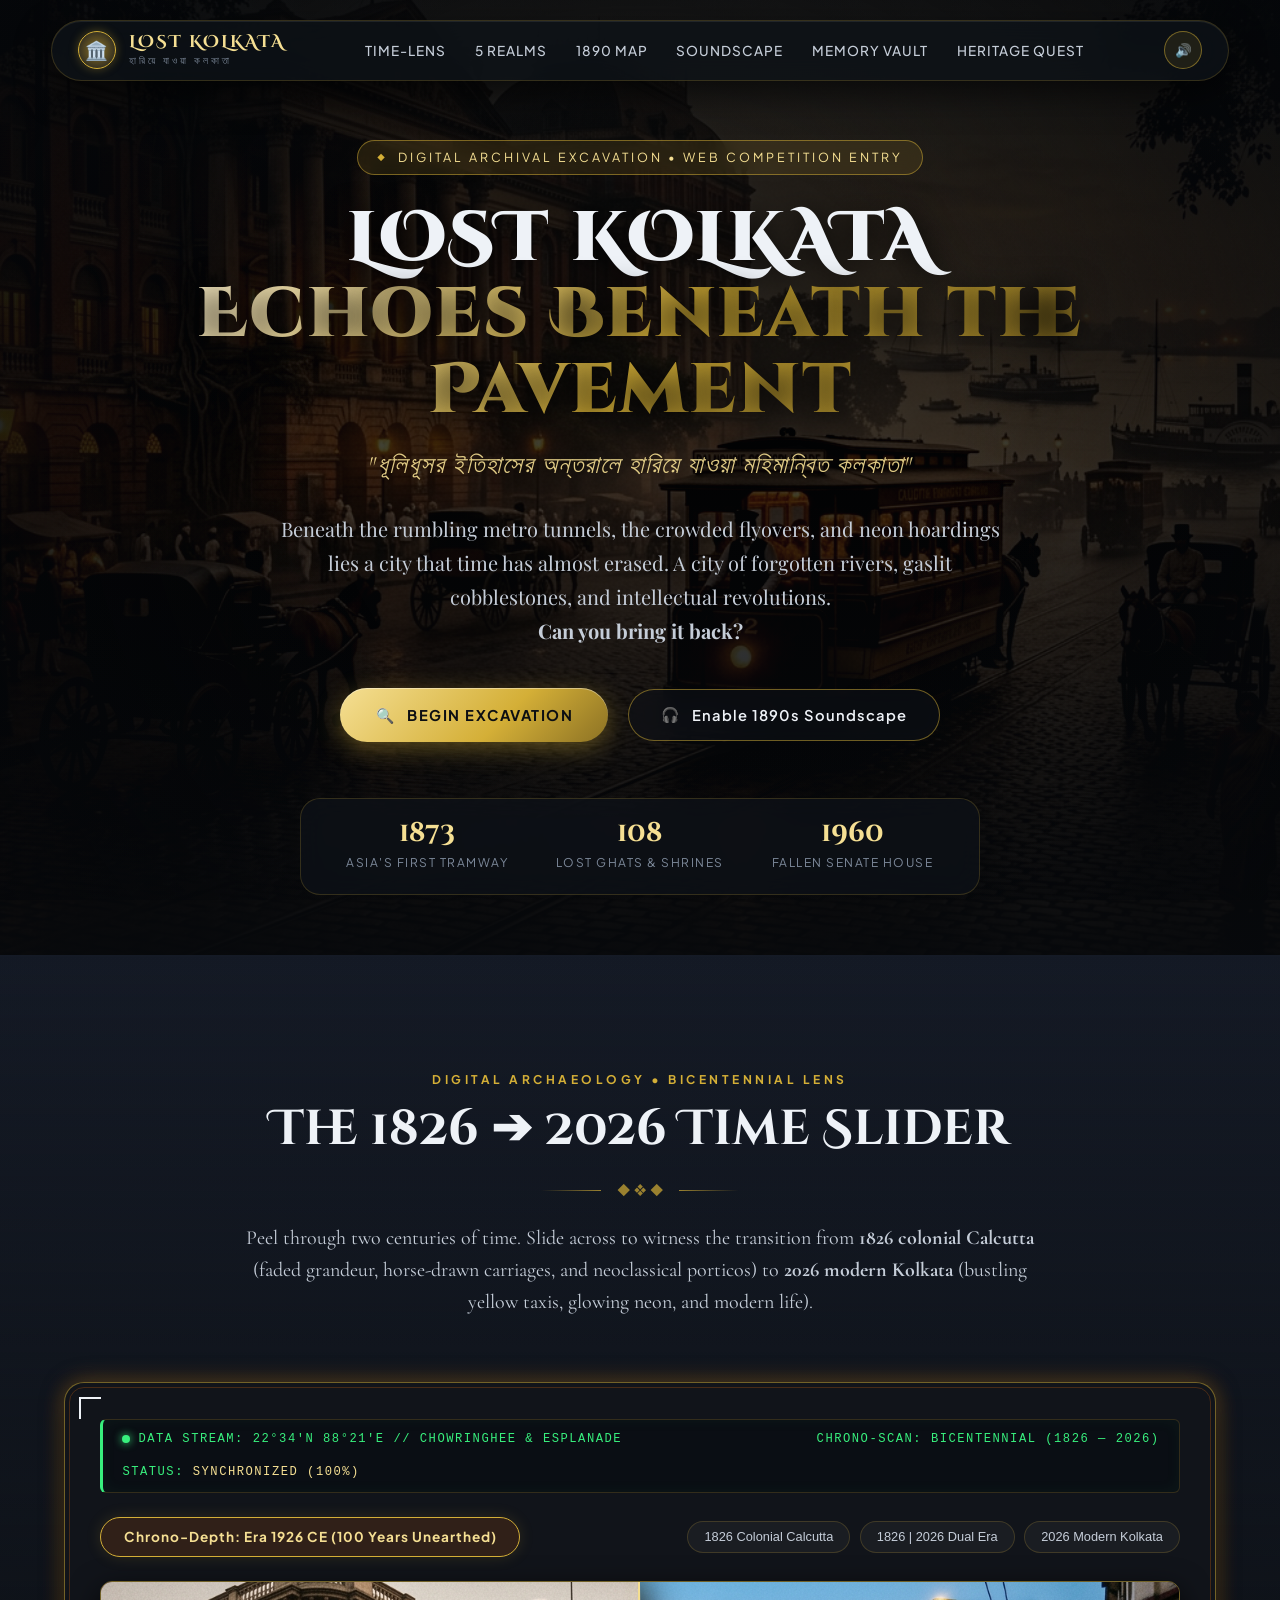
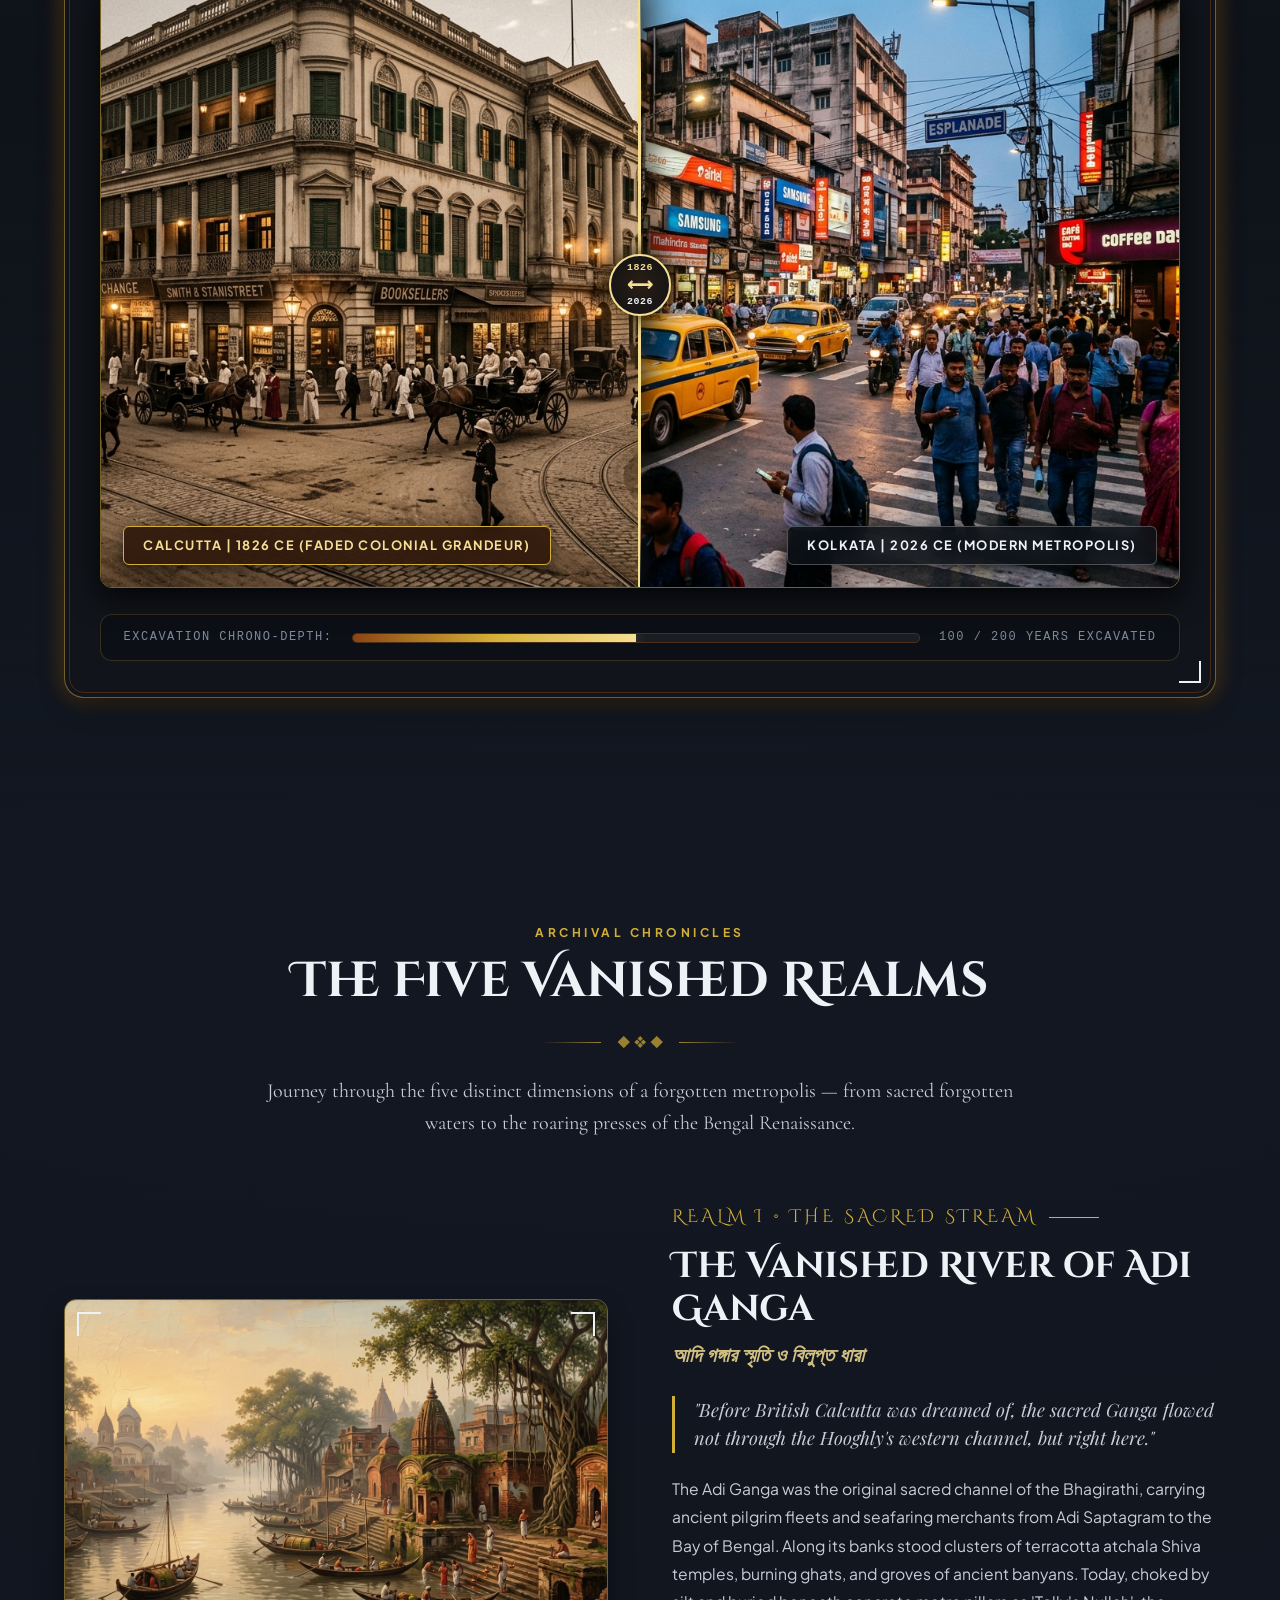
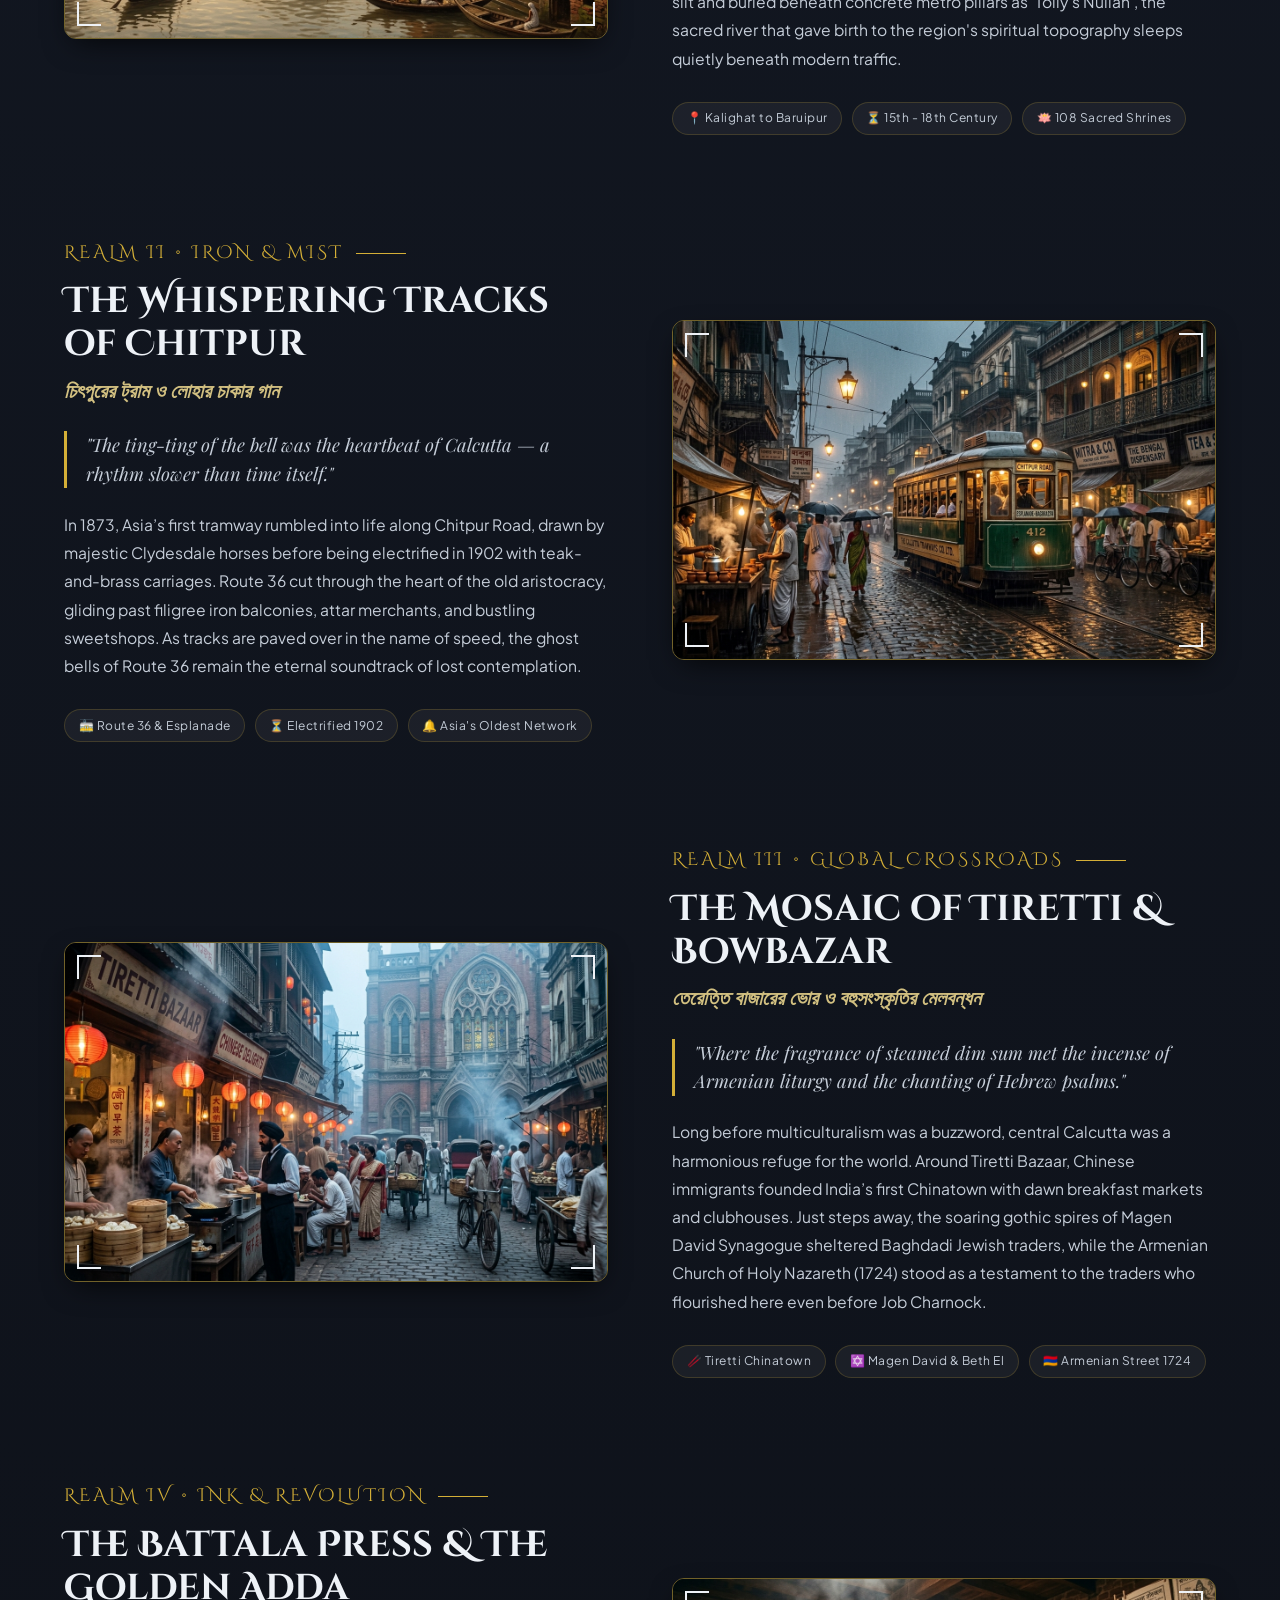
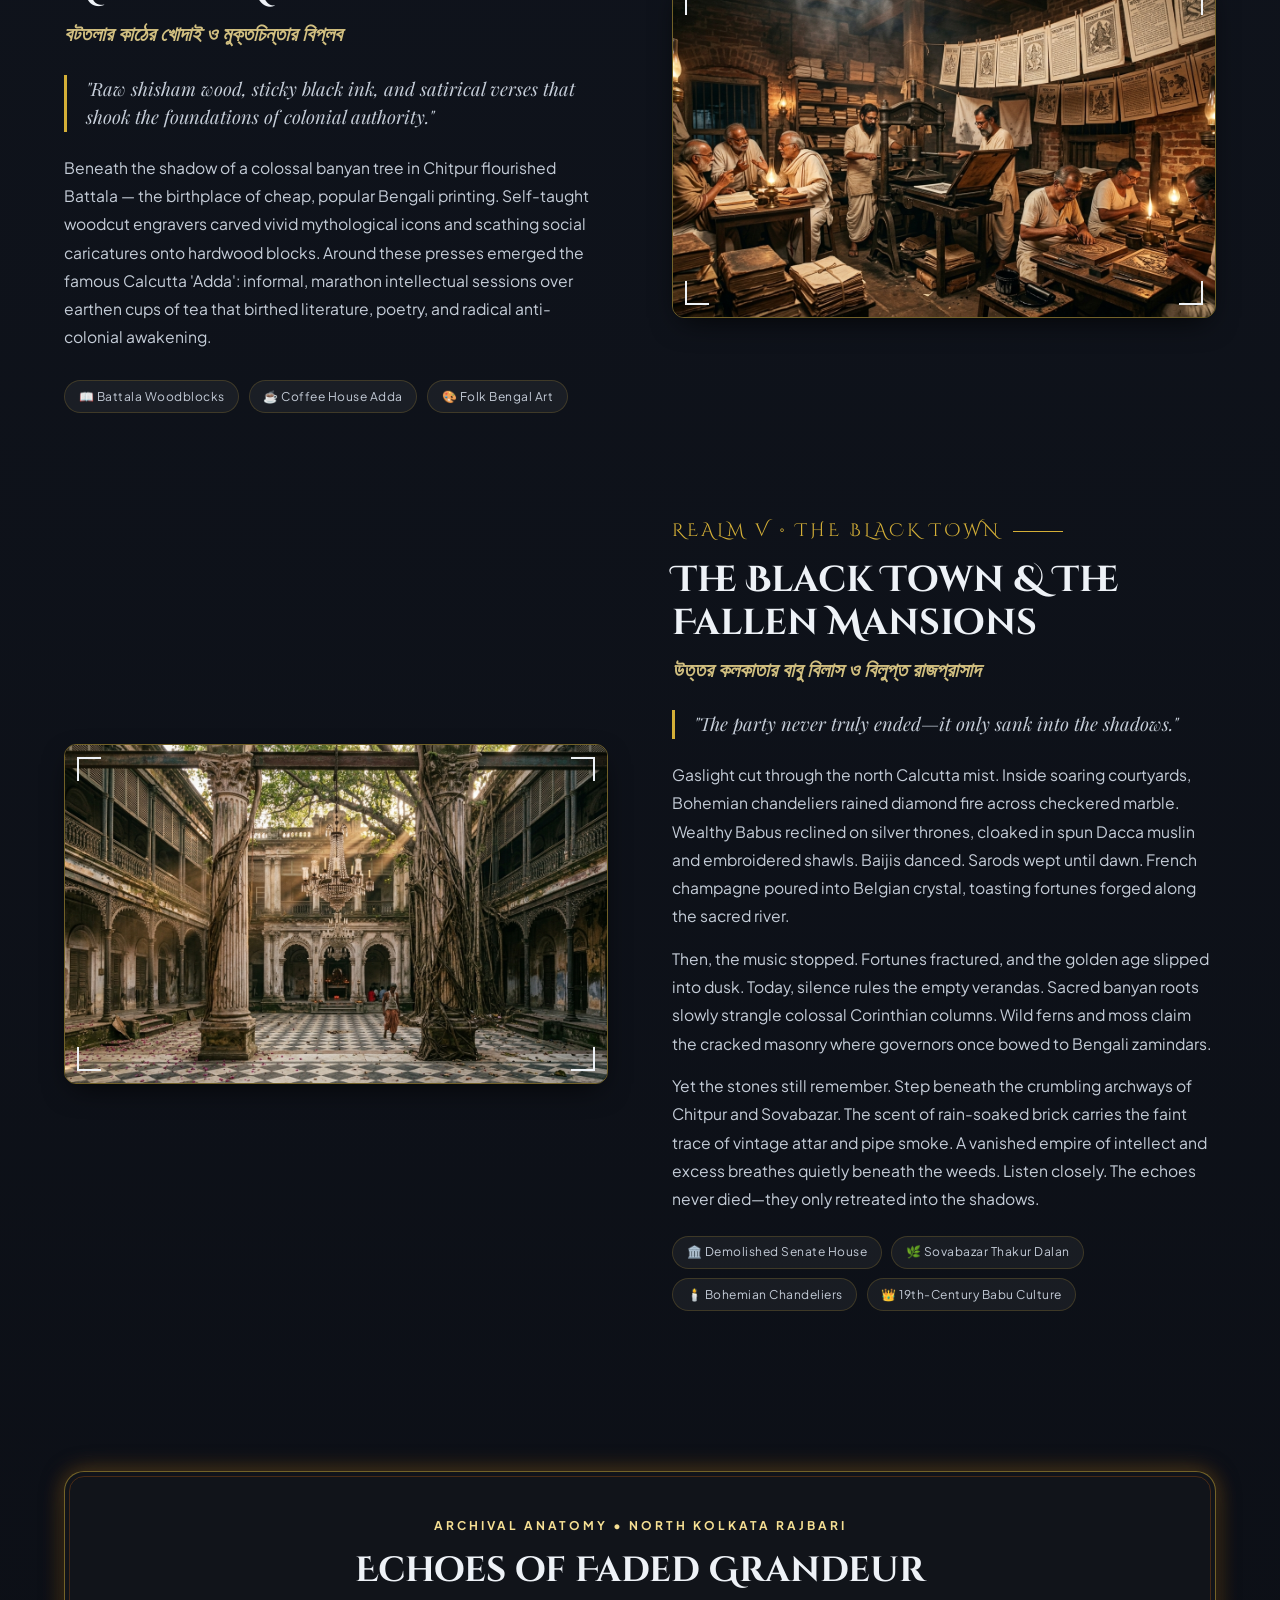
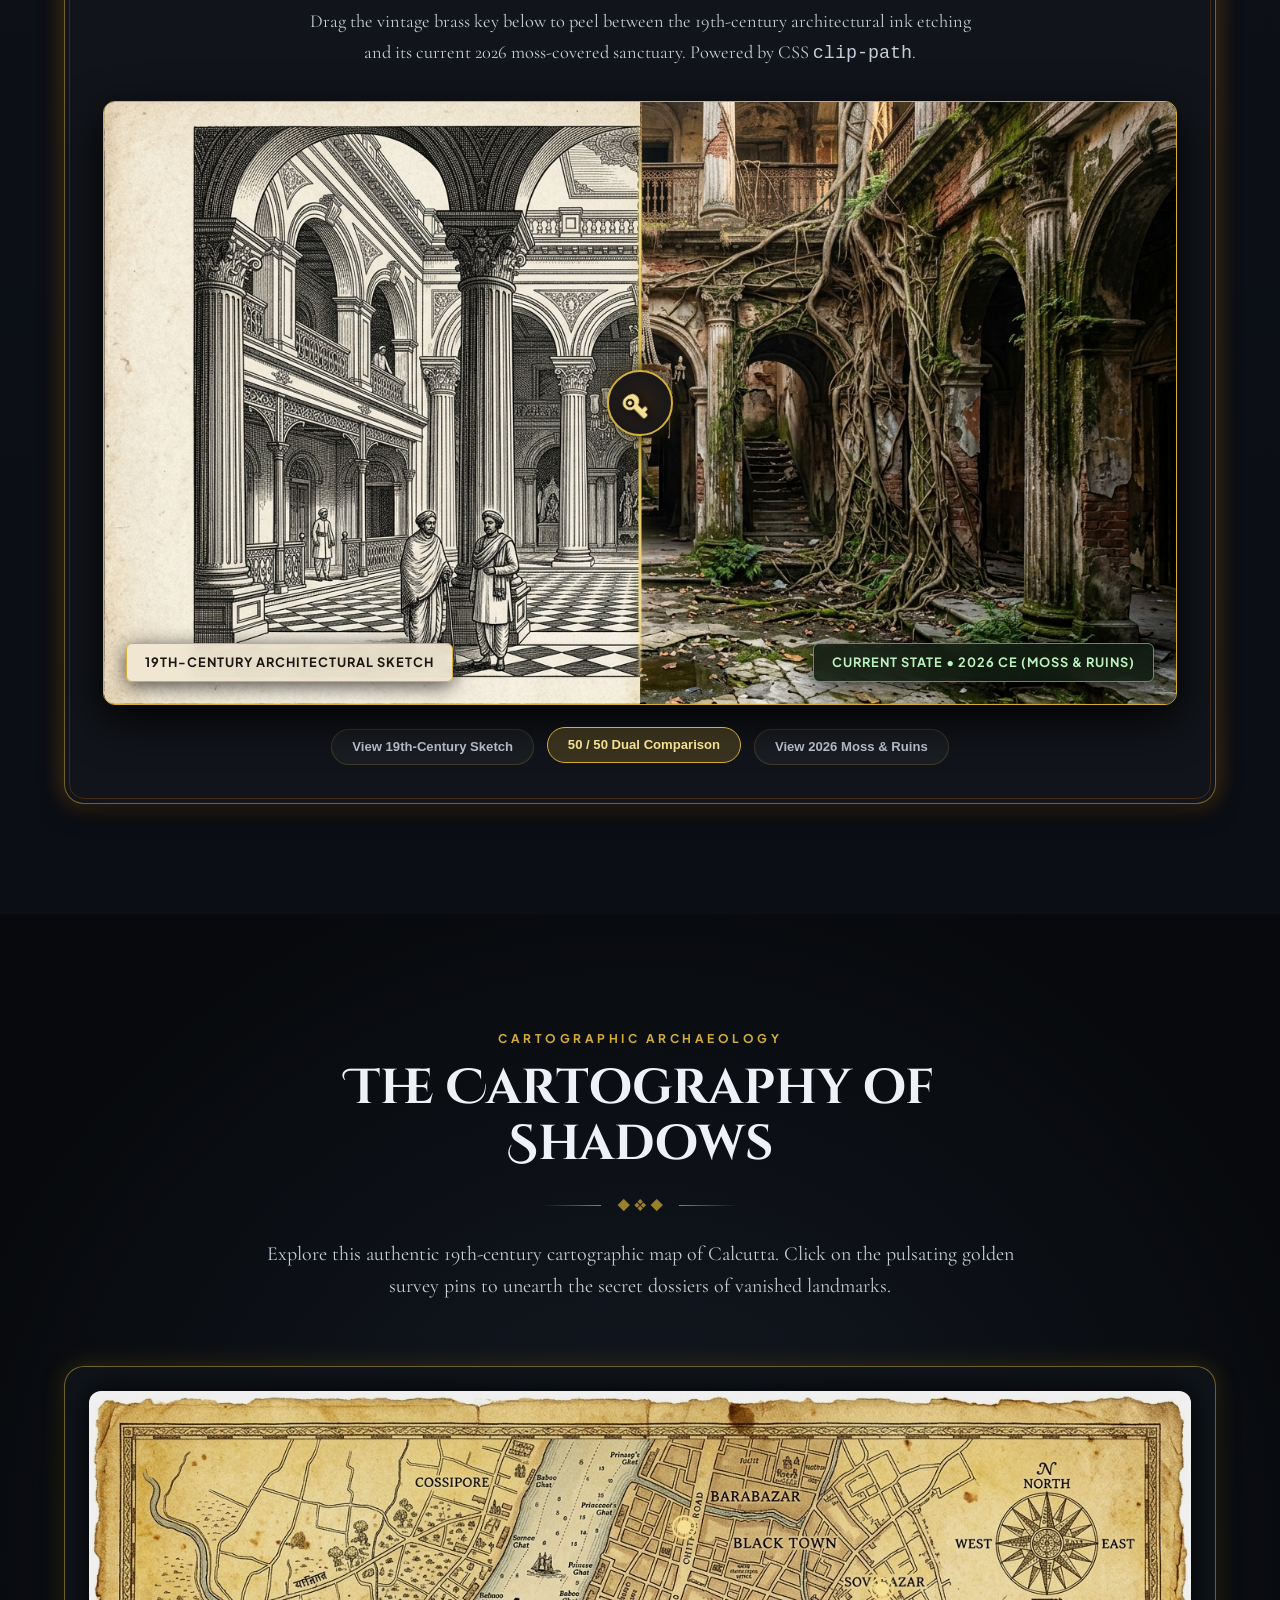
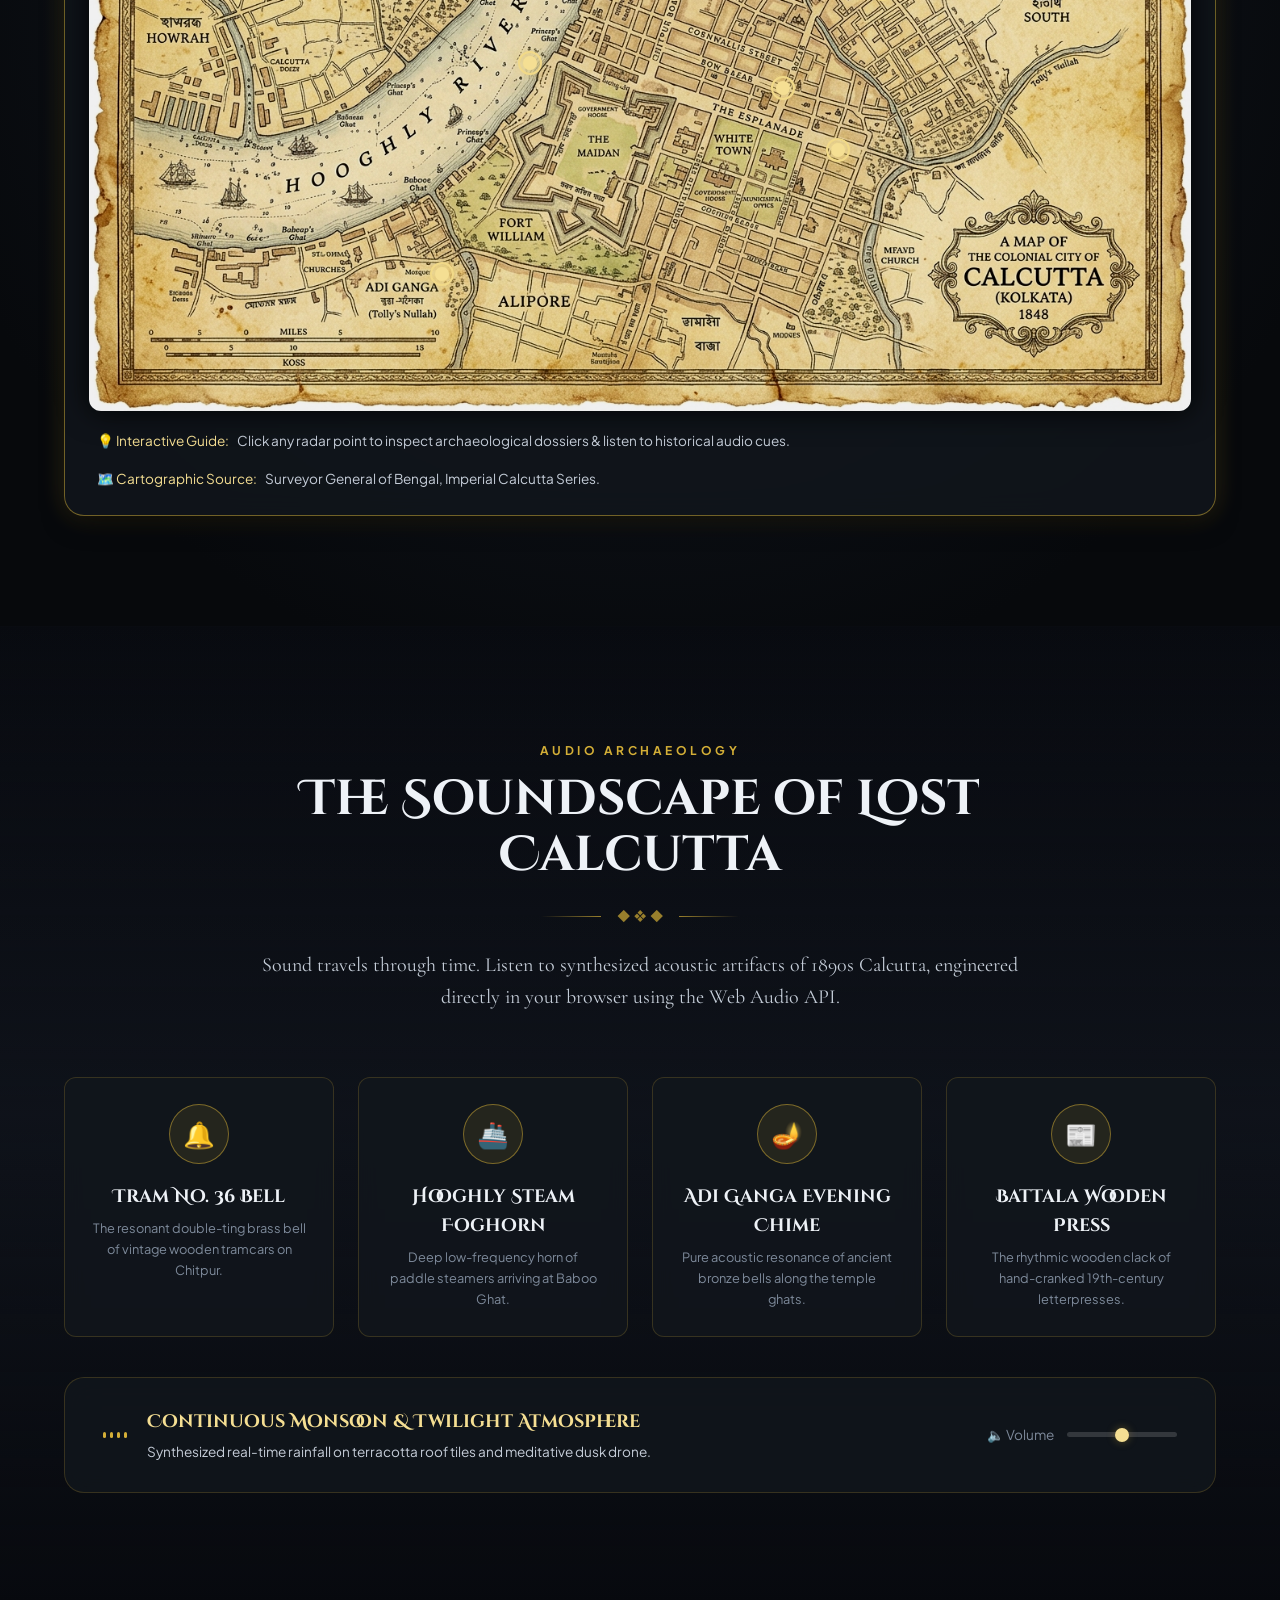
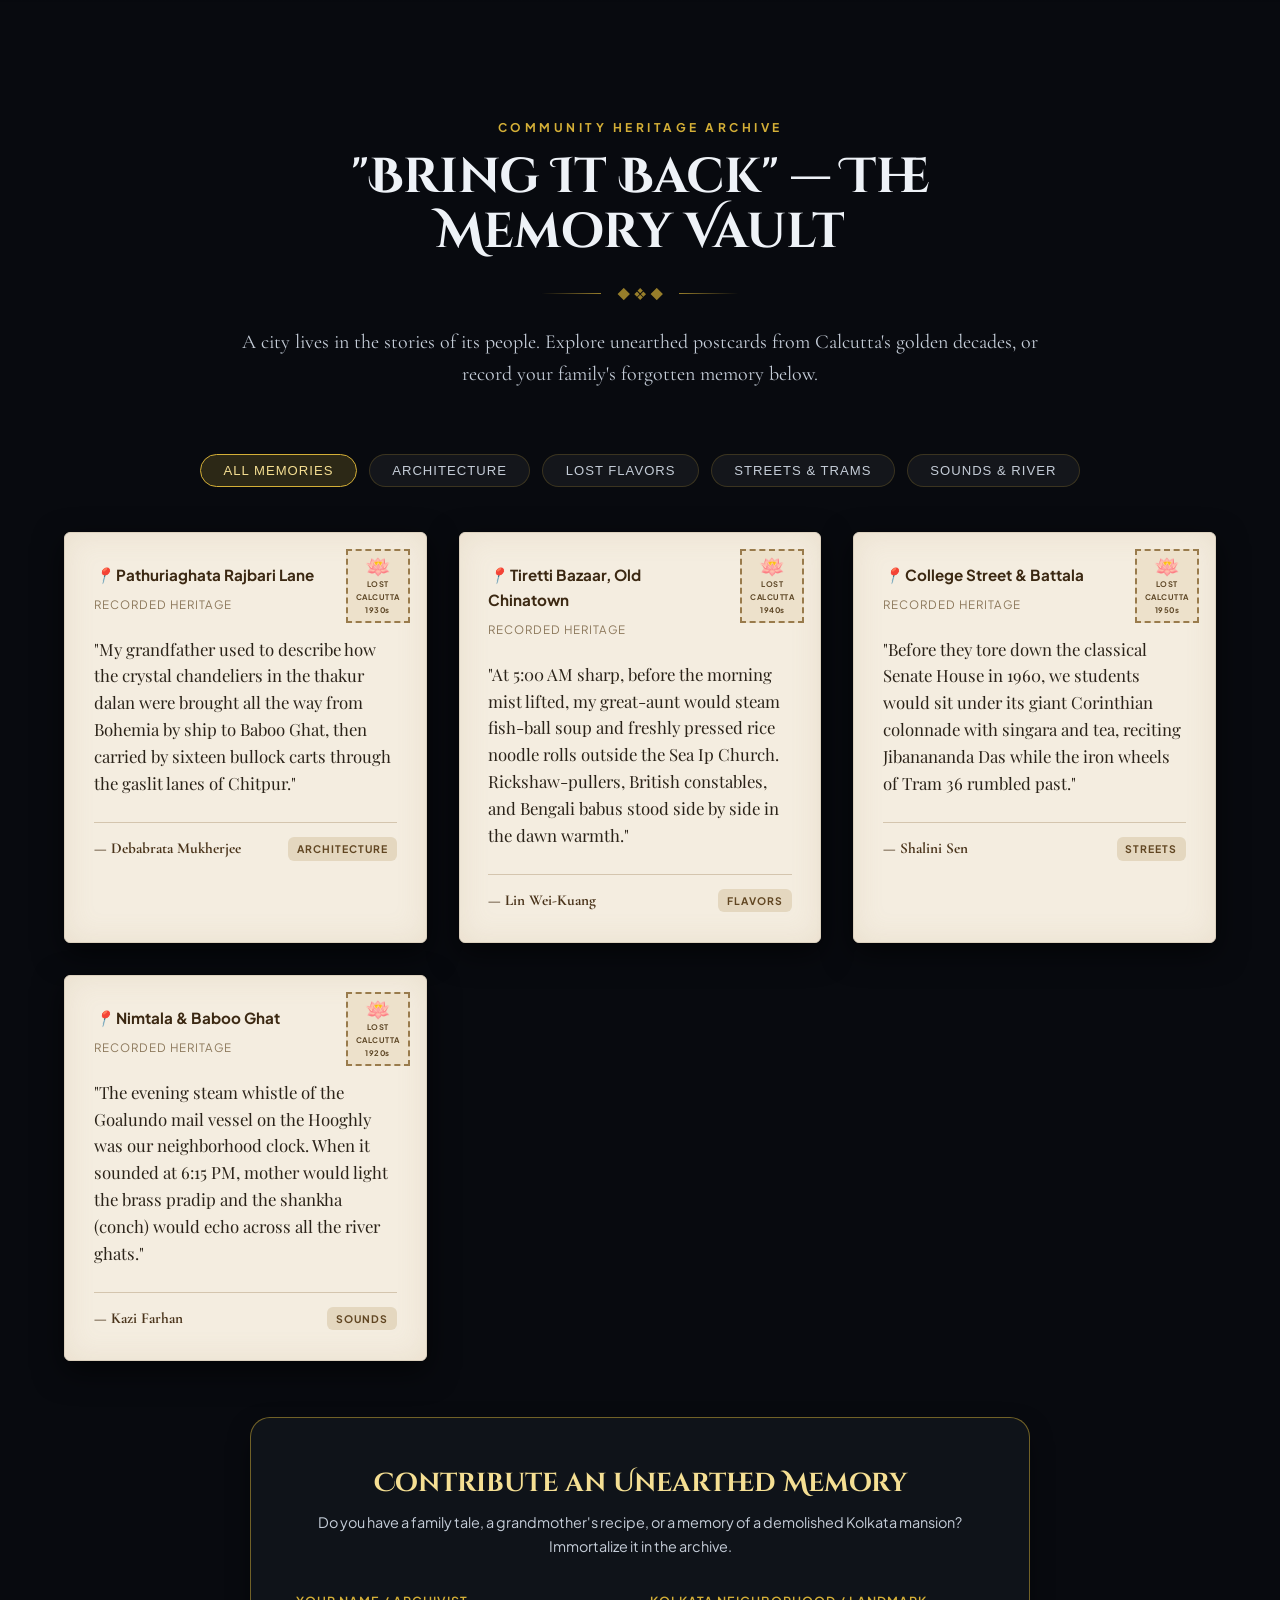
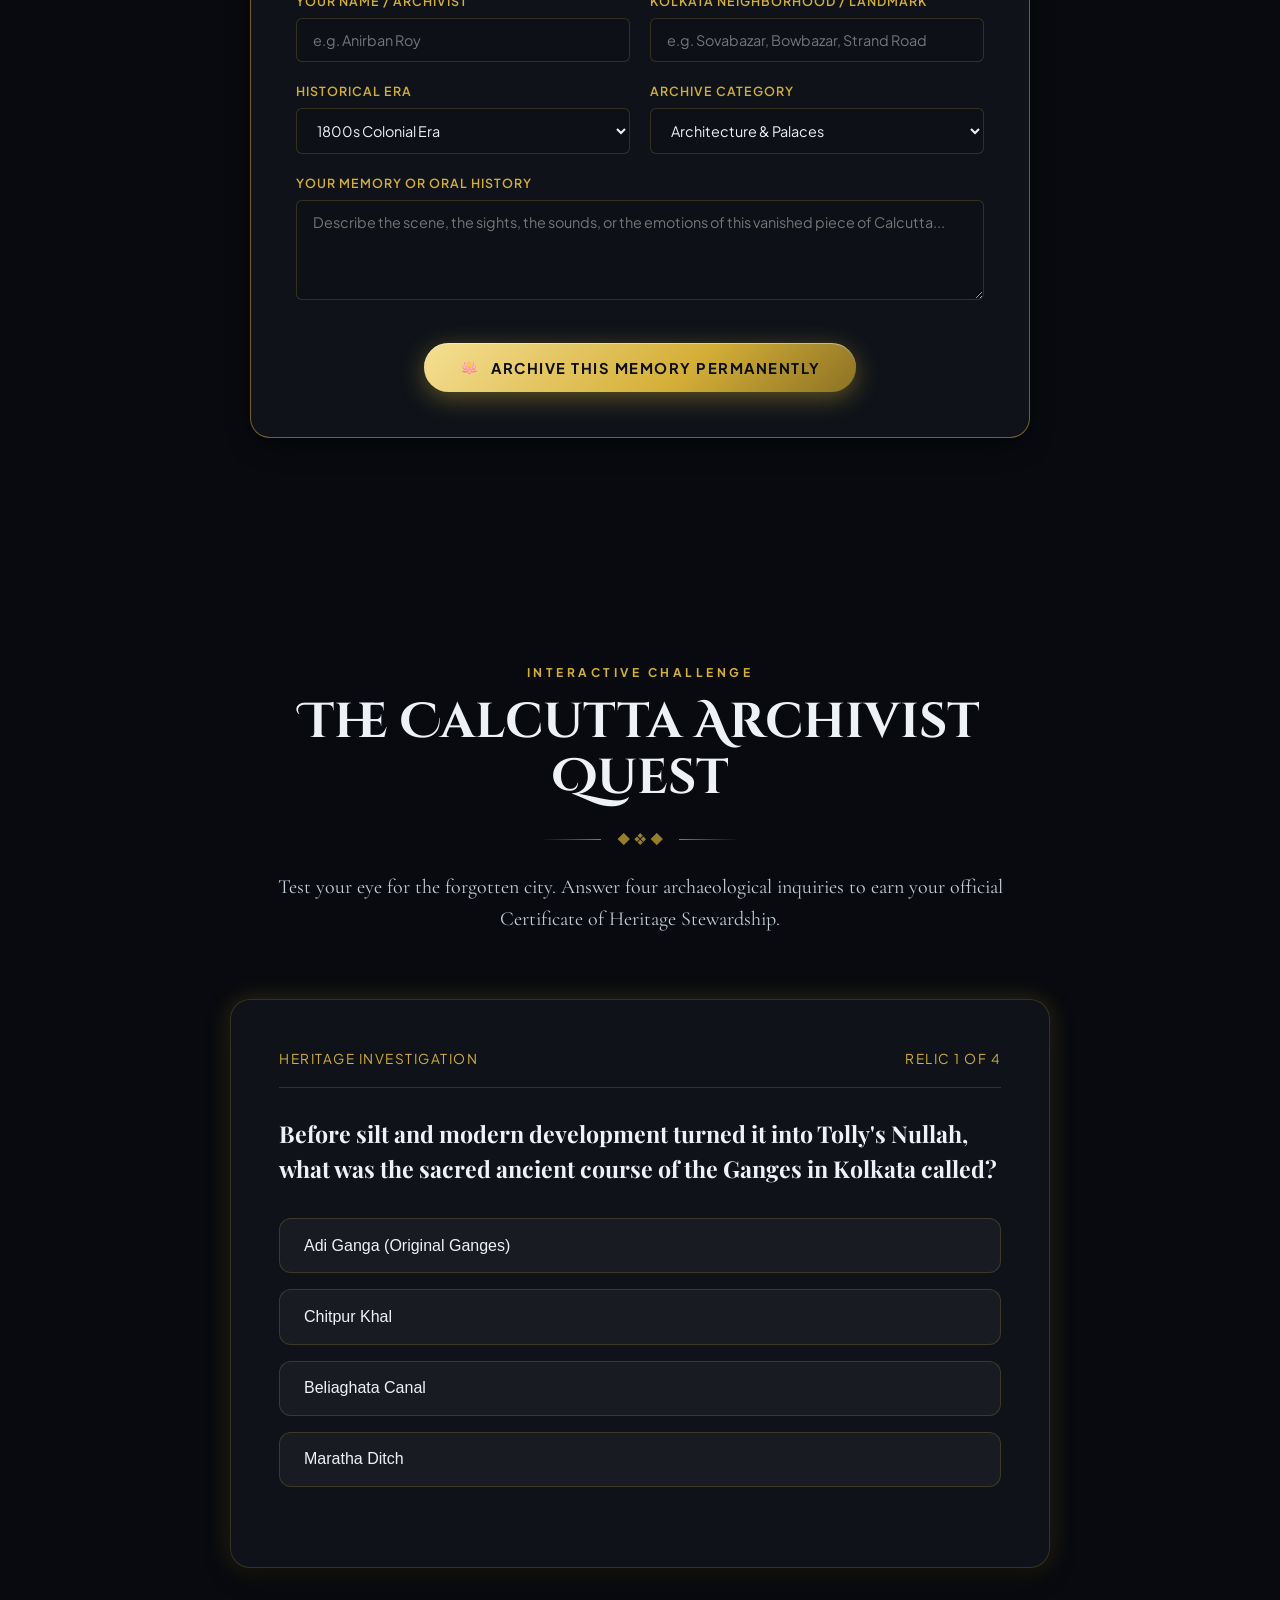
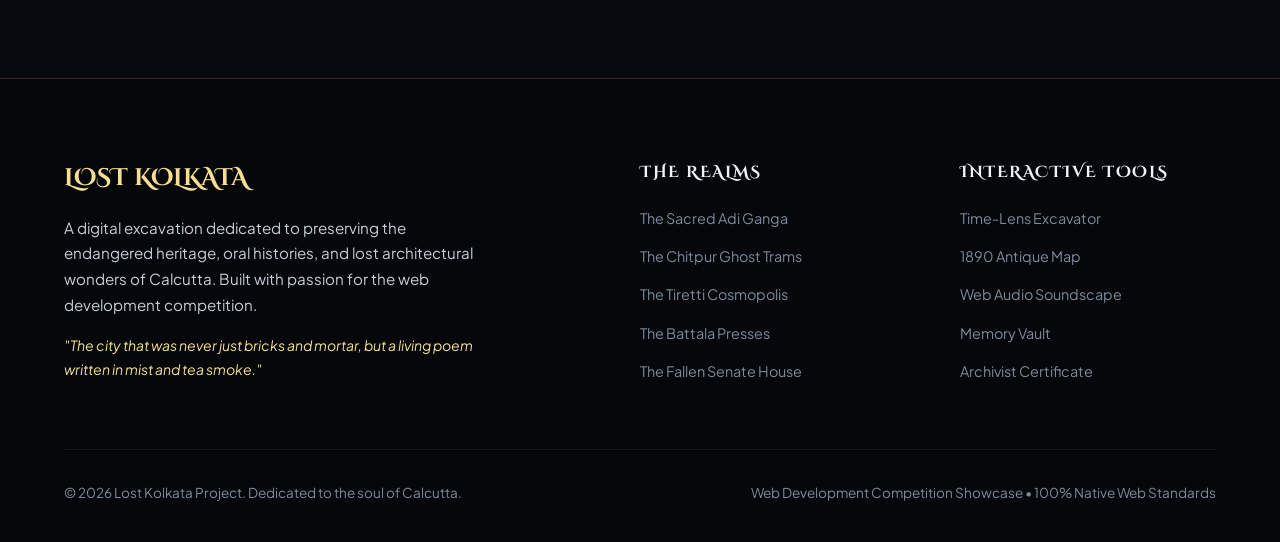
==== commit 10bdc96d: "feat: optimize for Android 60fps scrolling, gesture disambiguation, and clear mobile UI" ====
--- a/index.html
+++ b/index.html
@@ -2,7 +2,7 @@
 <html lang="en">
 <head>
     <meta charset="UTF-8">
-    <meta name="viewport" content="width=device-width, initial-scale=1.0">
+    <meta name="viewport" content="width=device-width, initial-scale=1.0, viewport-fit=cover">
     <title>LOST KOLKATA — The Archaeology of a Vanished City | Web Competition</title>
     
     <!-- SEO & Metadata -->
@@ -59,7 +59,7 @@
         <!-- Hero Section -->
         <section class="hero-section" id="hero">
             <div class="hero-bg-frame">
-                <img src="assets/images/hero.jpg" alt="19th-Century Calcutta Gaslit Dalhousie Square with Vintage Tram" class="hero-bg-img">
+                <img src="assets/images/hero.jpg" alt="19th-Century Calcutta Gaslit Dalhousie Square with Vintage Tram" class="hero-bg-img" fetchpriority="high" decoding="async">
                 <div class="hero-gradient-overlay"></div>
             </div>
 
@@ -141,13 +141,13 @@
                     <div class="timelens-wrapper" id="timelens-wrapper" role="region" aria-label="Interactive time slider comparing 1826 colonial Calcutta with 2026 modern Kolkata">
                         <!-- Modern 2026 Base Layer -->
                         <div class="timelens-layer modern">
-                            <img src="assets/images/timelens_modern.jpg" alt="Modern Kolkata 2026 Esplanade street corner with yellow taxis, neon signage, and urban bustle" class="timelens-img">
+                            <img src="assets/images/timelens_modern.jpg" alt="Modern Kolkata 2026 Esplanade street corner with yellow taxis, neon signage, and urban bustle" class="timelens-img" loading="lazy" decoding="async">
                             <div class="timelens-caption-badge badge-modern">Kolkata | 2026 CE (Modern Metropolis)</div>
                         </div>
 
                         <!-- 1826 Archival Revealed Layer -->
                         <div class="timelens-layer vintage" id="timelens-vintage-layer">
-                            <img src="assets/images/timelens_vintage.jpg" alt="Colonial Calcutta 1826 Esplanade with neoclassical colonnades, horse carriages, and gaslight" class="timelens-img">
+                            <img src="assets/images/timelens_vintage.jpg" alt="Colonial Calcutta 1826 Esplanade with neoclassical colonnades, horse carriages, and gaslight" class="timelens-img" loading="lazy" decoding="async">
                             <div class="timelens-caption-badge badge-vintage">Calcutta | 1826 CE (Faded Colonial Grandeur)</div>
                         </div>
 
@@ -189,7 +189,7 @@
                     <!-- Realm 1: Adi Ganga -->
                     <article class="realm-item" id="realm-1">
                         <div class="realm-visual-frame">
-                            <img src="assets/images/realm_adi_ganga.jpg" alt="Ancient Adi Ganga River with Terracotta Temples and Wooden Dingis" class="realm-img">
+                            <img src="assets/images/realm_adi_ganga.jpg" alt="Ancient Adi Ganga River with Terracotta Temples and Wooden Dingis" class="realm-img" loading="lazy" decoding="async">
                             <div class="realm-corner-flourish flourish-tl"></div>
                             <div class="realm-corner-flourish flourish-tr"></div>
                             <div class="realm-corner-flourish flourish-bl"></div>
@@ -216,7 +216,7 @@
                     <!-- Realm 2: Ghost Trams -->
                     <article class="realm-item reverse" id="realm-2">
                         <div class="realm-visual-frame">
-                            <img src="assets/images/realm_ghost_tram.jpg" alt="Vintage Wooden Calcutta Tram 412 in Rainy Chitpur Road" class="realm-img">
+                            <img src="assets/images/realm_ghost_tram.jpg" alt="Vintage Wooden Calcutta Tram 412 in Rainy Chitpur Road" class="realm-img" loading="lazy" decoding="async">
                             <div class="realm-corner-flourish flourish-tl"></div>
                             <div class="realm-corner-flourish flourish-tr"></div>
                             <div class="realm-corner-flourish flourish-bl"></div>
@@ -243,7 +243,7 @@
                     <!-- Realm 3: Cosmopolitan Mosaic -->
                     <article class="realm-item" id="realm-3">
                         <div class="realm-visual-frame">
-                            <img src="assets/images/realm_cosmopolis.jpg" alt="Old Calcutta Tiretti Chinatown Morning Market and Synagogue" class="realm-img">
+                            <img src="assets/images/realm_cosmopolis.jpg" alt="Old Calcutta Tiretti Chinatown Morning Market and Synagogue" class="realm-img" loading="lazy" decoding="async">
                             <div class="realm-corner-flourish flourish-tl"></div>
                             <div class="realm-corner-flourish flourish-tr"></div>
                             <div class="realm-corner-flourish flourish-bl"></div>
@@ -270,7 +270,7 @@
                     <!-- Realm 4: Battala Press -->
                     <article class="realm-item reverse" id="realm-4">
                         <div class="realm-visual-frame">
-                            <img src="assets/images/realm_battala_press.jpg" alt="19th-century Battala Woodcut Printing Studio and Adda" class="realm-img">
+                            <img src="assets/images/realm_battala_press.jpg" alt="19th-century Battala Woodcut Printing Studio and Adda" class="realm-img" loading="lazy" decoding="async">
                             <div class="realm-corner-flourish flourish-tl"></div>
                             <div class="realm-corner-flourish flourish-tr"></div>
                             <div class="realm-corner-flourish flourish-bl"></div>
@@ -297,7 +297,7 @@
                     <!-- Realm 5: Fallen Palaces -->
                     <article class="realm-item" id="realm-5">
                         <div class="realm-visual-frame">
-                            <img src="assets/images/realm_rajbari.jpg" alt="Grand Courtyard of Crumbling North Calcutta Rajbari with Corinthian Pillars and Chandelier" class="realm-img">
+                            <img src="assets/images/realm_rajbari.jpg" alt="Grand Courtyard of Crumbling North Calcutta Rajbari with Corinthian Pillars and Chandelier" class="realm-img" loading="lazy" decoding="async">
                             <div class="realm-corner-flourish flourish-tl"></div>
                             <div class="realm-corner-flourish flourish-tr"></div>
                             <div class="realm-corner-flourish flourish-bl"></div>
@@ -343,13 +343,13 @@
 
                             <!-- Base Layer (Right): 2026 Moss-Covered Ruin -->
                             <div class="slider-img-layer layer-after">
-                                <img src="assets/images/rajbari_decay_2026.jpg" alt="2026 North Kolkata Rajbari courtyard covered in banyan roots, moss, and decaying Corinthian columns">
+                                <img src="assets/images/rajbari_decay_2026.jpg" alt="2026 North Kolkata Rajbari courtyard covered in banyan roots, moss, and decaying Corinthian columns" loading="lazy" decoding="async">
                                 <div class="era-badge badge-after">Current State • 2026 CE (Moss & Ruins)</div>
                             </div>
 
                             <!-- Overlay Layer (Left): 19th-Century B&W Etching with CSS clip-path -->
                             <div class="slider-img-layer layer-before" id="layerBefore">
-                                <img src="assets/images/rajbari_sketch_1826.jpg" alt="19th-century architectural black-and-white ink sketch of pristine North Kolkata Rajbari courtyard">
+                                <img src="assets/images/rajbari_sketch_1826.jpg" alt="19th-century architectural black-and-white ink sketch of pristine North Kolkata Rajbari courtyard" loading="lazy" decoding="async">
                                 <div class="era-badge badge-before">19th-Century Architectural Sketch</div>
                             </div>
 
@@ -388,7 +388,7 @@
 
                 <div class="map-wrapper-card">
                     <div class="map-inner-container">
-                        <img src="assets/images/map_calcutta.jpg" alt="1848 Antique Hand-Drawn Map of Colonial Calcutta" class="map-background-img">
+                        <img src="assets/images/map_calcutta.jpg" alt="1848 Antique Hand-Drawn Map of Colonial Calcutta" class="map-background-img" loading="lazy" decoding="async">
 
                         <!-- Interactive Pins -->
                         <div class="map-pin pin-soba" data-relic="senate-house" role="button" tabindex="0" aria-label="Senate House & Rajbaris">
--- a/css/style.css
+++ b/css/style.css
@@ -1039,14 +1039,21 @@
 /* Map Interactive Radar Pins */
 .map-pin {
     position: absolute;
-    width: 32px;
-    height: 32px;
+    width: 36px;
+    height: 36px;
     transform: translate(-50%, -50%);
     cursor: pointer;
     z-index: 20;
     transition: transform var(--transition-fast);
 }
 
+.map-pin::before {
+    content: '';
+    position: absolute;
+    inset: -8px;
+    border-radius: 50%;
+}
+
 .map-pin:hover {
     transform: translate(-50%, -50%) scale(1.2);
 }
@@ -1055,12 +1062,14 @@
     position: absolute;
     top: 50%;
     left: 50%;
-    width: 100%;
-    height: 100%;
+    width: 24px;
+    height: 24px;
     transform: translate(-50%, -50%);
     border-radius: 50%;
     border: 2px solid var(--gold-light);
-    animation: radarPulse 2.2s infinite;
+    animation: radarPulse 2.2s infinite ease-out;
+    pointer-events: none;
+    will-change: transform, opacity;
 }
 
 .pin-center-dot {
@@ -1913,11 +1922,11 @@
 }
 
 /* ==========================================================================
-   Animations
+   Hardware-Accelerated Animations (Zero Reflows)
    ========================================================================== */
 @keyframes subtleZoom {
     0% { transform: scale(1.02); }
-    100% { transform: scale(1.08); }
+    100% { transform: scale(1.06); }
 }
 
 @keyframes pulseGlow {
@@ -1927,60 +1936,17 @@
 }
 
 @keyframes radarPulse {
-    0% { width: 14px; height: 14px; opacity: 1; }
-    100% { width: 44px; height: 44px; opacity: 0; }
+    0% { transform: translate(-50%, -50%) scale(0.6); opacity: 1; }
+    100% { transform: translate(-50%, -50%) scale(2.2); opacity: 0; }
 }
 
 @keyframes fadeInCard {
-    from { opacity: 0; transform: translateY(15px); }
+    from { opacity: 0; transform: translateY(12px); }
     to { opacity: 1; transform: translateY(0); }
 }
 
 /* ==========================================================================
-   Responsive Media Queries
-   ========================================================================== */
-@media (max-width: 1024px) {
-    .realm-item {
-        grid-template-columns: 1fr;
-        gap: 2.5rem;
-    }
-    .realm-item.reverse {
-        direction: ltr;
-    }
-    .footer-content {
-        grid-template-columns: 1fr;
-        gap: 2.5rem;
-    }
-}
-
-@media (max-width: 768px) {
-    .nav-links {
-        display: none;
-    }
-    .mobile-toggle {
-        display: block;
-    }
-    .hero-stats-bar {
-        grid-template-columns: 1fr;
-        gap: 1rem;
-    }
-    .memory-form {
-        grid-template-columns: 1fr;
-    }
-    .soundscape-ambient-bar {
-        flex-direction: column;
-        align-items: flex-start;
-    }
-    .certificate-frame {
-        padding: 2rem 1.2rem;
-    }
-    .cert-holder-name {
-        font-size: 1.8rem;
-    }
-}
-
-/* ==========================================================================
-   Rajbari Courtyard Before & After Slider (CSS clip-path & Vintage Key Handle)
+   Rajbari Courtyard Before & After Slider (Base Desktop & Component Styles)
    ========================================================================== */
 .rajbari-slider-showcase {
     margin-top: 3.5rem;
@@ -2033,7 +1999,7 @@
     overflow: hidden;
     user-select: none;
     -webkit-user-select: none;
-    touch-action: none;
+    touch-action: pan-y;
     cursor: ew-resize;
     border: 1px solid var(--gold-primary);
     box-shadow: 0 15px 45px rgba(0, 0, 0, 0.9);
@@ -2066,7 +2032,6 @@
     -webkit-clip-path: polygon(0 0, var(--clip-pos) 0, var(--clip-pos) 100%, 0 100%);
     clip-path: polygon(0 0, var(--clip-pos) 0, var(--clip-pos) 100%, 0 100%);
     will-change: clip-path, -webkit-clip-path;
-    transition: clip-path 0.04s ease-out, -webkit-clip-path 0.04s ease-out;
 }
 
 /* Vintage Key Slider Handle */
@@ -2079,7 +2044,6 @@
     z-index: 10;
     pointer-events: none;
     transform: translateX(-50%);
-    transition: left 0.04s ease-out;
     will-change: left;
 }
 
@@ -2117,6 +2081,7 @@
     justify-content: center;
     pointer-events: auto;
     cursor: ew-resize;
+    touch-action: none;
     transition: transform 0.2s cubic-bezier(0.16, 1, 0.3, 1), box-shadow 0.2s;
 }
 
@@ -2190,7 +2155,7 @@
     background: rgba(255, 255, 255, 0.04);
     border: 1px solid var(--border-subtle);
     color: var(--mist-dim);
-    padding: 0.5rem 1.2rem;
+    padding: 0.6rem 1.25rem;
     border-radius: var(--radius-full);
     font-size: 0.82rem;
     font-weight: 600;
@@ -2198,10 +2163,506 @@
     transition: all 0.2s;
 }
 
-.preset-btn:hover {
-    background: rgba(139, 69, 19, 0.35);
+.preset-btn:hover,
+.preset-btn.active {
+    background: rgba(212, 175, 55, 0.2);
     border-color: var(--gold-primary);
     color: var(--gold-light);
     transform: translateY(-2px);
 }
 
+/* ==========================================================================
+   Responsive Tablet Breakpoint (1024px)
+   ========================================================================== */
+@media (max-width: 1024px) {
+    .realm-item {
+        grid-template-columns: 1fr;
+        gap: 2.5rem;
+    }
+    .realm-item.reverse {
+        direction: ltr;
+    }
+    .footer-content {
+        grid-template-columns: 1fr;
+        gap: 2.5rem;
+    }
+}
+
+/* ==========================================================================
+   Responsive Mobile Breakpoint & Android Performance Engine (<= 768px)
+   Eliminates all scrolling lag, jitter, traps, and visual clutter
+   ========================================================================== */
+@media (max-width: 768px) {
+    /* 1. Global Performance - disable expensive fixed repaints */
+    #dust-canvas,
+    .film-grain {
+        display: none !important;
+    }
+
+    .hero-bg-img {
+        animation: none !important;
+        transform: none !important;
+        filter: brightness(0.36) !important;
+        will-change: auto !important;
+    }
+
+    /* Offscreen rendering optimization - skip rendering offscreen realms until scrolled */
+    .realm-item,
+    .soundscape-section,
+    .vault-section,
+    .quest-section {
+        content-visibility: auto;
+        contain-intrinsic-size: 1px 650px;
+    }
+
+    /* 2. Replace costly backdrop-filters with clean, crisp, solid dark surfaces */
+    .nav-dock,
+    .timelens-card,
+    .map-wrapper-card,
+    .sound-trigger-card,
+    .soundscape-ambient-bar,
+    .vault-submission-wrap,
+    .quest-card,
+    .rajbari-slider-showcase,
+    .dossier-card,
+    .memory-postcard,
+    .modal-overlay {
+        backdrop-filter: none !important;
+        -webkit-backdrop-filter: none !important;
+        background: #11141b !important;
+        box-shadow: 0 4px 14px rgba(0, 0, 0, 0.65) !important;
+    }
+
+    /* 3. Section Spacing & Clean Typography */
+    .section {
+        padding: 50px 0 !important;
+    }
+    .hero-section {
+        padding: 95px 0 40px !important;
+        min-height: auto;
+    }
+    .hero-title {
+        font-size: clamp(2rem, 7.5vw, 2.5rem) !important;
+        letter-spacing: 0.5px !important;
+        line-height: 1.18 !important;
+    }
+    .hero-bengali-tagline {
+        font-size: 0.95rem !important;
+        margin-bottom: 0.8rem !important;
+    }
+    .hero-desc {
+        font-size: 0.98rem !important;
+        line-height: 1.6 !important;
+    }
+    .hero-stats-bar {
+        grid-template-columns: 1fr;
+        gap: 0.75rem;
+        padding: 1rem 1.2rem;
+        width: 100%;
+    }
+    .stat-num {
+        font-size: 1.5rem !important;
+    }
+    .hero-cta-group {
+        flex-direction: column;
+        width: 100%;
+        gap: 0.75rem;
+    }
+    .btn-primary, .btn-secondary {
+        width: 100%;
+        justify-content: center;
+        padding: 0.85rem 1.2rem;
+        font-size: 0.9rem;
+        min-height: 48px;
+    }
+
+    /* 4. Crystal-Clear Android Navigation & Responsive Menu */
+    .site-header {
+        top: 0;
+        left: 0;
+        width: 100%;
+        padding: 8px 12px;
+        background: rgba(10, 12, 16, 0.96);
+        border-bottom: 1px solid var(--border-subtle);
+        box-shadow: 0 2px 10px rgba(0, 0, 0, 0.8);
+    }
+    .nav-dock {
+        padding: 0.4rem 0.8rem;
+        width: 100%;
+        border-radius: var(--radius-sm);
+        border: 1px solid rgba(212, 175, 55, 0.25);
+    }
+    .brand-title {
+        font-size: 0.88rem;
+        letter-spacing: 1px;
+    }
+    .brand-subtitle {
+        font-size: 0.55rem;
+    }
+    .nav-actions {
+        gap: 0.5rem;
+    }
+    .nav-audio-btn {
+        width: 36px;
+        height: 36px;
+        font-size: 0.85rem;
+    }
+    .mobile-toggle {
+        display: flex;
+        align-items: center;
+        justify-content: center;
+        width: 40px;
+        height: 40px;
+        font-size: 1.4rem;
+        color: var(--gold-light);
+        background: rgba(255, 255, 255, 0.06);
+        border: 1px solid var(--border-subtle);
+        border-radius: var(--radius-sm);
+        cursor: pointer;
+        padding: 0;
+    }
+
+    /* Smooth Slide-Down Mobile Drawer */
+    .nav-links {
+        display: none;
+        position: fixed;
+        top: 58px;
+        left: 8px;
+        right: 8px;
+        width: auto;
+        background: #0f131b;
+        border: 1px solid var(--gold-primary);
+        border-radius: var(--radius-md);
+        padding: 1rem;
+        flex-direction: column;
+        gap: 0.5rem;
+        box-shadow: 0 15px 40px rgba(0, 0, 0, 0.95);
+        z-index: 500;
+        max-height: calc(100vh - 75px);
+        overflow-y: auto;
+    }
+    .nav-links.open {
+        display: flex !important;
+        animation: fadeInCard 0.22s ease-out;
+    }
+    .nav-link {
+        padding: 0.8rem 1rem;
+        font-size: 0.92rem;
+        font-weight: 600;
+        border-radius: var(--radius-sm);
+        border-bottom: 1px solid rgba(255, 255, 255, 0.05);
+        display: block;
+        color: var(--parchment);
+        text-decoration: none;
+        min-height: 44px;
+    }
+    .nav-link:active, .nav-link:hover {
+        background: rgba(212, 175, 55, 0.18);
+        color: var(--gold-light);
+    }
+
+    /* 5. Fluid Touch Sliders (100% Free Vertical Scrolling, No Touch Traps) */
+    .timelens-card,
+    .rajbari-slider-showcase {
+        padding: 1rem !important;
+        border-radius: var(--radius-md) !important;
+    }
+    .timelens-wrapper,
+    .rajbari-slider-wrapper {
+        touch-action: pan-y !important;
+        overscroll-behavior: contain !important;
+        aspect-ratio: 16 / 10 !important;
+        width: 100% !important;
+    }
+    .archeology-hud-telemetry {
+        font-size: 0.62rem !important;
+        flex-direction: column;
+        align-items: flex-start;
+        gap: 0.35rem;
+        padding: 0.5rem 0.75rem;
+    }
+    .timelens-controls-top {
+        flex-direction: column;
+        align-items: stretch;
+        gap: 0.75rem;
+    }
+    .excavation-year-badge {
+        font-size: 0.72rem !important;
+        padding: 0.45rem 0.75rem !important;
+        text-align: center;
+    }
+
+    /* Mobile Segmented Control for Era Presets */
+    .timelens-presets,
+    .slider-presets-bar {
+        display: grid !important;
+        grid-template-columns: 1fr 1fr 1fr;
+        gap: 6px !important;
+        width: 100%;
+        margin-top: 0.8rem !important;
+    }
+    .btn-preset,
+    .preset-btn {
+        width: 100% !important;
+        padding: 0.65rem 0.25rem !important;
+        font-size: 0.72rem !important;
+        text-align: center !important;
+        border-radius: var(--radius-sm) !important;
+        min-height: 44px;
+        display: flex;
+        align-items: center;
+        justify-content: center;
+    }
+    .btn-preset.active,
+    .preset-btn.active {
+        background: var(--gold-primary) !important;
+        color: #0a0c10 !important;
+        border-color: var(--gold-light) !important;
+        font-weight: 700 !important;
+    }
+
+    /* Slider Handles & Compact Badges */
+    .handle-compass-disc,
+    .handle-key-disc {
+        width: 48px !important;
+        height: 48px !important;
+        touch-action: none !important;
+    }
+    .vintage-key-svg {
+        width: 22px !important;
+        height: 22px !important;
+    }
+    .timelens-caption-badge,
+    .era-badge {
+        font-size: 0.62rem !important;
+        padding: 0.32rem 0.55rem !important;
+        bottom: 8px !important;
+        letter-spacing: 0.5px !important;
+        white-space: nowrap;
+        overflow: hidden;
+        text-overflow: ellipsis;
+        max-width: 48%;
+    }
+    .badge-vintage, .badge-before {
+        left: 8px !important;
+    }
+    .badge-modern, .badge-after {
+        right: 8px !important;
+    }
+
+    /* 6. Realms Section Mobile View */
+    .realms-container {
+        gap: 3rem;
+    }
+    .realm-item {
+        gap: 1.5rem;
+    }
+    .realm-visual-frame {
+        aspect-ratio: 16 / 10;
+        width: 100%;
+    }
+    .realm-title {
+        font-size: 1.45rem !important;
+    }
+    .realm-bengali-title {
+        font-size: 1.05rem !important;
+    }
+    .realm-quote {
+        font-size: 0.95rem !important;
+        padding-left: 0.9rem !important;
+        margin: 0.8rem 0 !important;
+    }
+    .realm-body-text {
+        font-size: 0.9rem !important;
+        line-height: 1.65 !important;
+        margin-bottom: 1.2rem !important;
+    }
+    .meta-pill {
+        font-size: 0.7rem !important;
+        padding: 0.3rem 0.65rem !important;
+    }
+
+    /* 7. Cartography & Interactive Map */
+    .map-wrapper-card {
+        padding: 0.8rem !important;
+    }
+    .map-inner-container {
+        aspect-ratio: 16 / 11 !important;
+    }
+    .map-pin {
+        width: 38px !important;
+        height: 38px !important;
+    }
+    .map-pin::before {
+        inset: -12px !important;
+    }
+    .pin-tooltip {
+        display: none !important; /* Modal dossier opens on tap */
+    }
+    .map-legend-bar {
+        flex-direction: column;
+        align-items: flex-start;
+        gap: 0.5rem;
+        font-size: 0.78rem;
+    }
+
+    /* 8. Archival Dossier Modal Mobile Display */
+    .modal-overlay {
+        padding: 10px !important;
+    }
+    .dossier-card {
+        max-height: 88vh !important;
+        width: 96% !important;
+        border-radius: var(--radius-md) !important;
+    }
+    .dossier-header-img {
+        height: 170px !important;
+    }
+    .dossier-body {
+        padding: 1.2rem !important;
+    }
+    .dossier-title {
+        font-size: 1.35rem !important;
+    }
+    .dossier-bengali {
+        font-size: 1.05rem !important;
+        margin-bottom: 0.8rem !important;
+    }
+    .dossier-quote {
+        font-size: 0.95rem !important;
+        padding-left: 0.8rem !important;
+        margin-bottom: 1rem !important;
+    }
+    .dossier-text p {
+        font-size: 0.88rem !important;
+        line-height: 1.6 !important;
+        margin-bottom: 0.8rem !important;
+    }
+    .modal-close-btn {
+        width: 42px !important;
+        height: 42px !important;
+        top: 10px !important;
+        right: 10px !important;
+        background: rgba(14, 18, 24, 0.92) !important;
+        border: 1px solid var(--gold-primary) !important;
+        color: var(--gold-light) !important;
+    }
+
+    /* 9. Soundboard & Ambient Mixer */
+    .soundboard-grid {
+        grid-template-columns: 1fr 1fr;
+        gap: 0.75rem;
+    }
+    .sound-trigger-card {
+        padding: 1rem 0.6rem !important;
+        min-height: 100px;
+    }
+    .sound-icon-ring {
+        font-size: 1.5rem !important;
+        margin-bottom: 0.4rem;
+    }
+    .sound-card-title {
+        font-size: 0.84rem !important;
+    }
+    .sound-card-desc {
+        display: none !important;
+    }
+    .soundscape-ambient-bar {
+        flex-direction: column;
+        align-items: stretch;
+        gap: 1rem;
+        padding: 1.2rem 1rem !important;
+    }
+    .ambient-controls {
+        width: 100%;
+    }
+    .volume-control-wrap {
+        width: 100%;
+        justify-content: space-between;
+    }
+    .volume-slider {
+        width: 60% !important;
+    }
+
+    /* 10. Memory Vault & Heritage Quest Forms */
+    .memory-form {
+        grid-template-columns: 1fr;
+        gap: 0.8rem;
+    }
+    .form-group input,
+    .form-group select,
+    .form-group textarea {
+        font-size: 16px !important; /* Prevents mobile browser auto-zoom glitch */
+        padding: 0.8rem 1rem !important;
+    }
+    .btn-submit-vault {
+        width: 100%;
+        min-height: 48px;
+        padding: 0.9rem !important;
+    }
+    .memory-postcard {
+        padding: 1.2rem !important;
+    }
+    .quest-card {
+        padding: 1.4rem 1rem !important;
+    }
+    .quest-question-text {
+        font-size: 1.15rem !important;
+    }
+    .quest-option {
+        min-height: 50px !important;
+        padding: 0.85rem 1rem !important;
+        font-size: 0.88rem !important;
+    }
+    .certificate-frame {
+        padding: 1.5rem 0.8rem !important;
+        border-width: 5px !important;
+    }
+    .cert-title {
+        font-size: 1.3rem !important;
+    }
+    .cert-holder-name {
+        font-size: 1.4rem !important;
+    }
+    .cert-actions-bar {
+        flex-direction: column;
+        width: 100%;
+        gap: 0.6rem;
+    }
+    .cert-actions-bar input,
+    .cert-actions-bar button {
+        width: 100% !important;
+        max-width: none !important;
+        min-height: 48px;
+    }
+}
+
+/* ==========================================================================
+   Small Phone Screen Adjustments (<= 480px)
+   ========================================================================== */
+@media (max-width: 480px) {
+    .container {
+        width: 94%;
+    }
+    .hero-title {
+        font-size: 1.85rem !important;
+    }
+    .btn-preset,
+    .preset-btn {
+        font-size: 0.68rem !important;
+        padding: 0.5rem 0.2rem !important;
+    }
+    .soundboard-grid {
+        grid-template-columns: 1fr 1fr;
+        gap: 0.5rem;
+    }
+    .vault-filter-tabs {
+        gap: 0.4rem;
+    }
+    .vault-filter-btn {
+        font-size: 0.72rem;
+        padding: 0.4rem 0.75rem;
+    }
+}
+
+
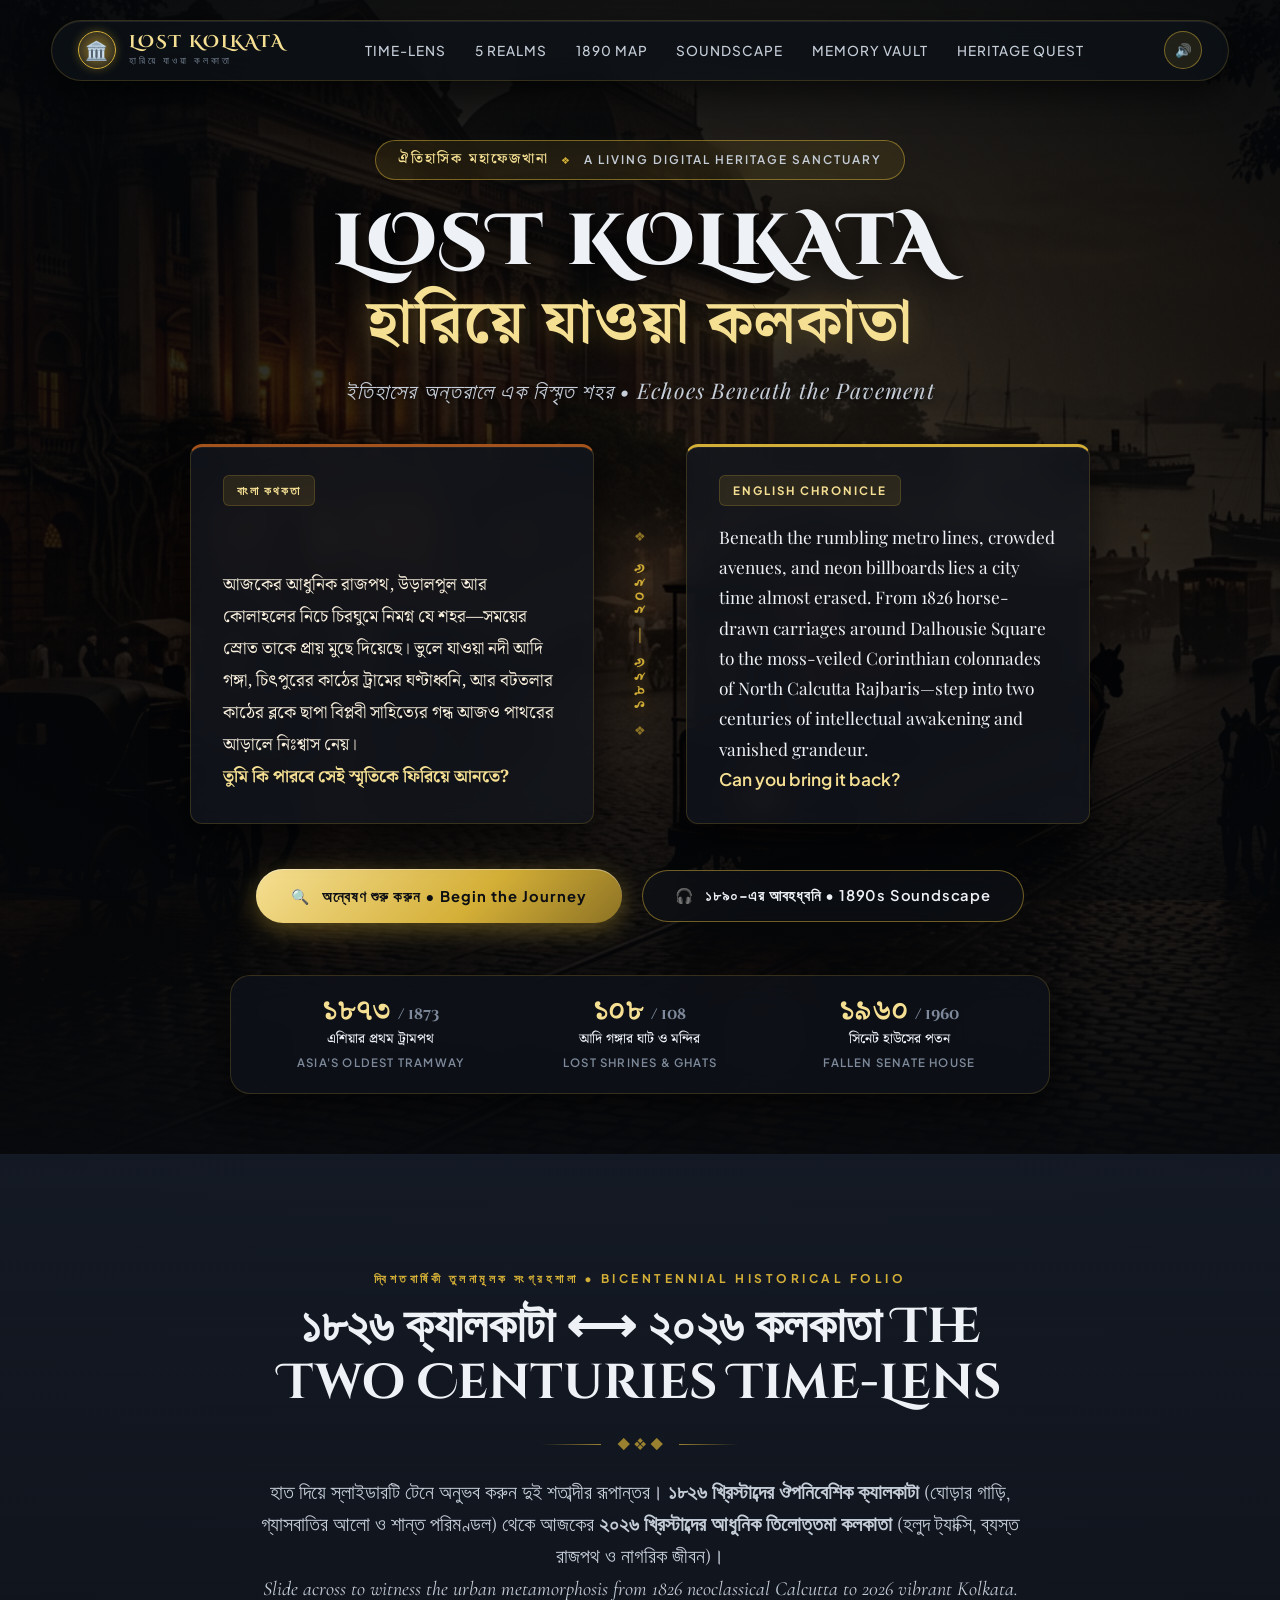
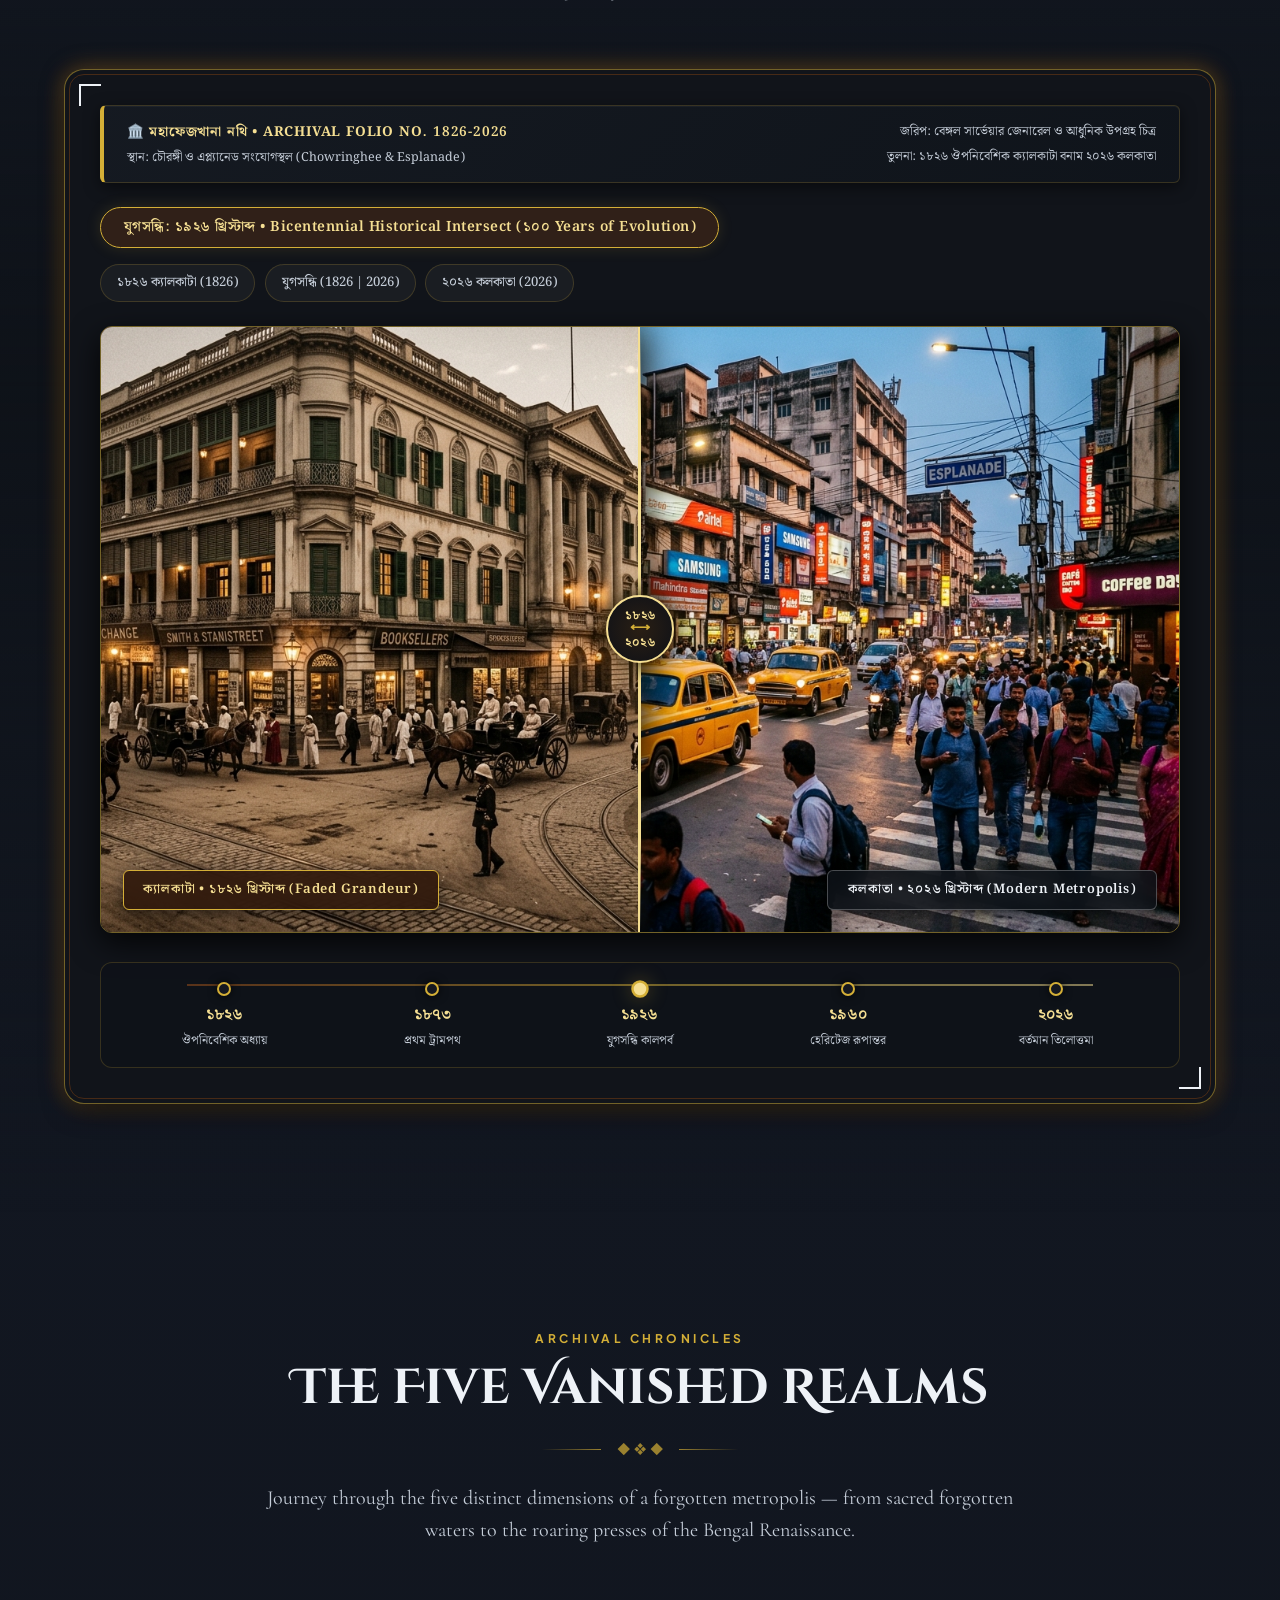
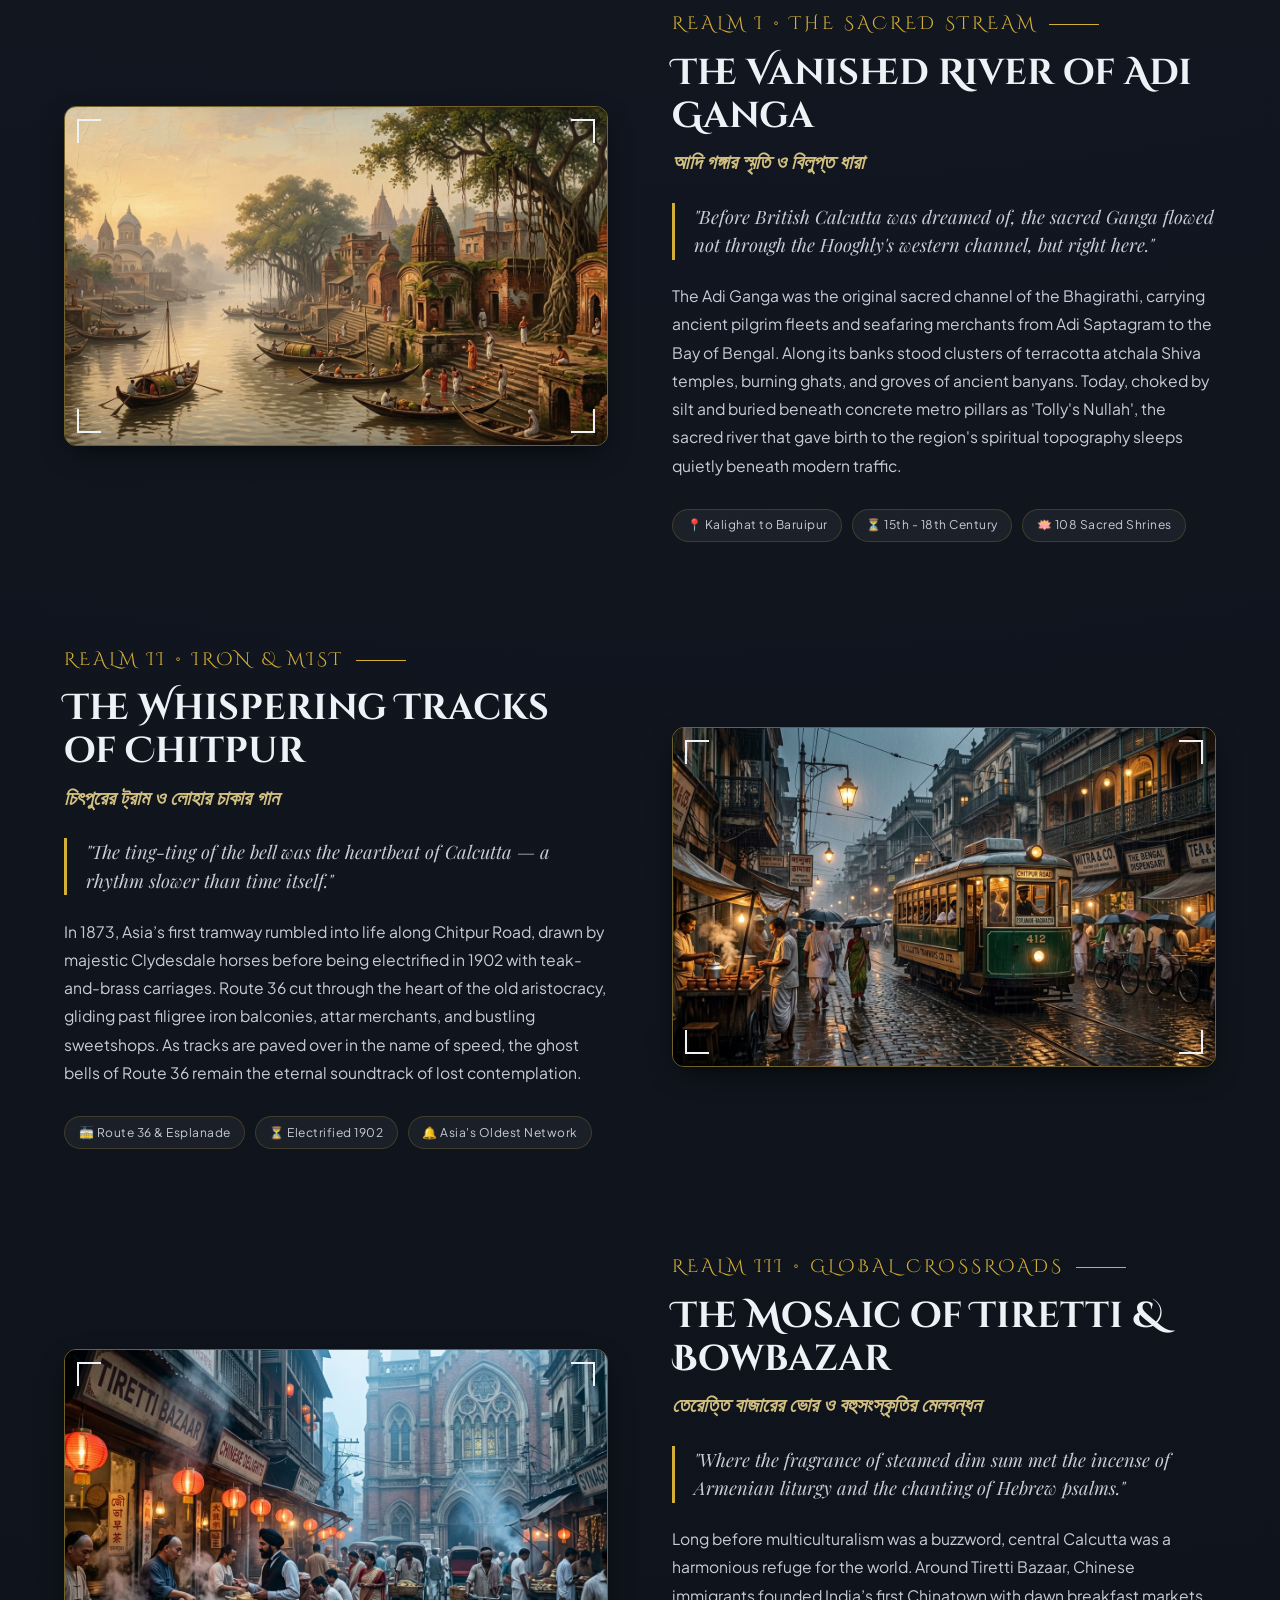
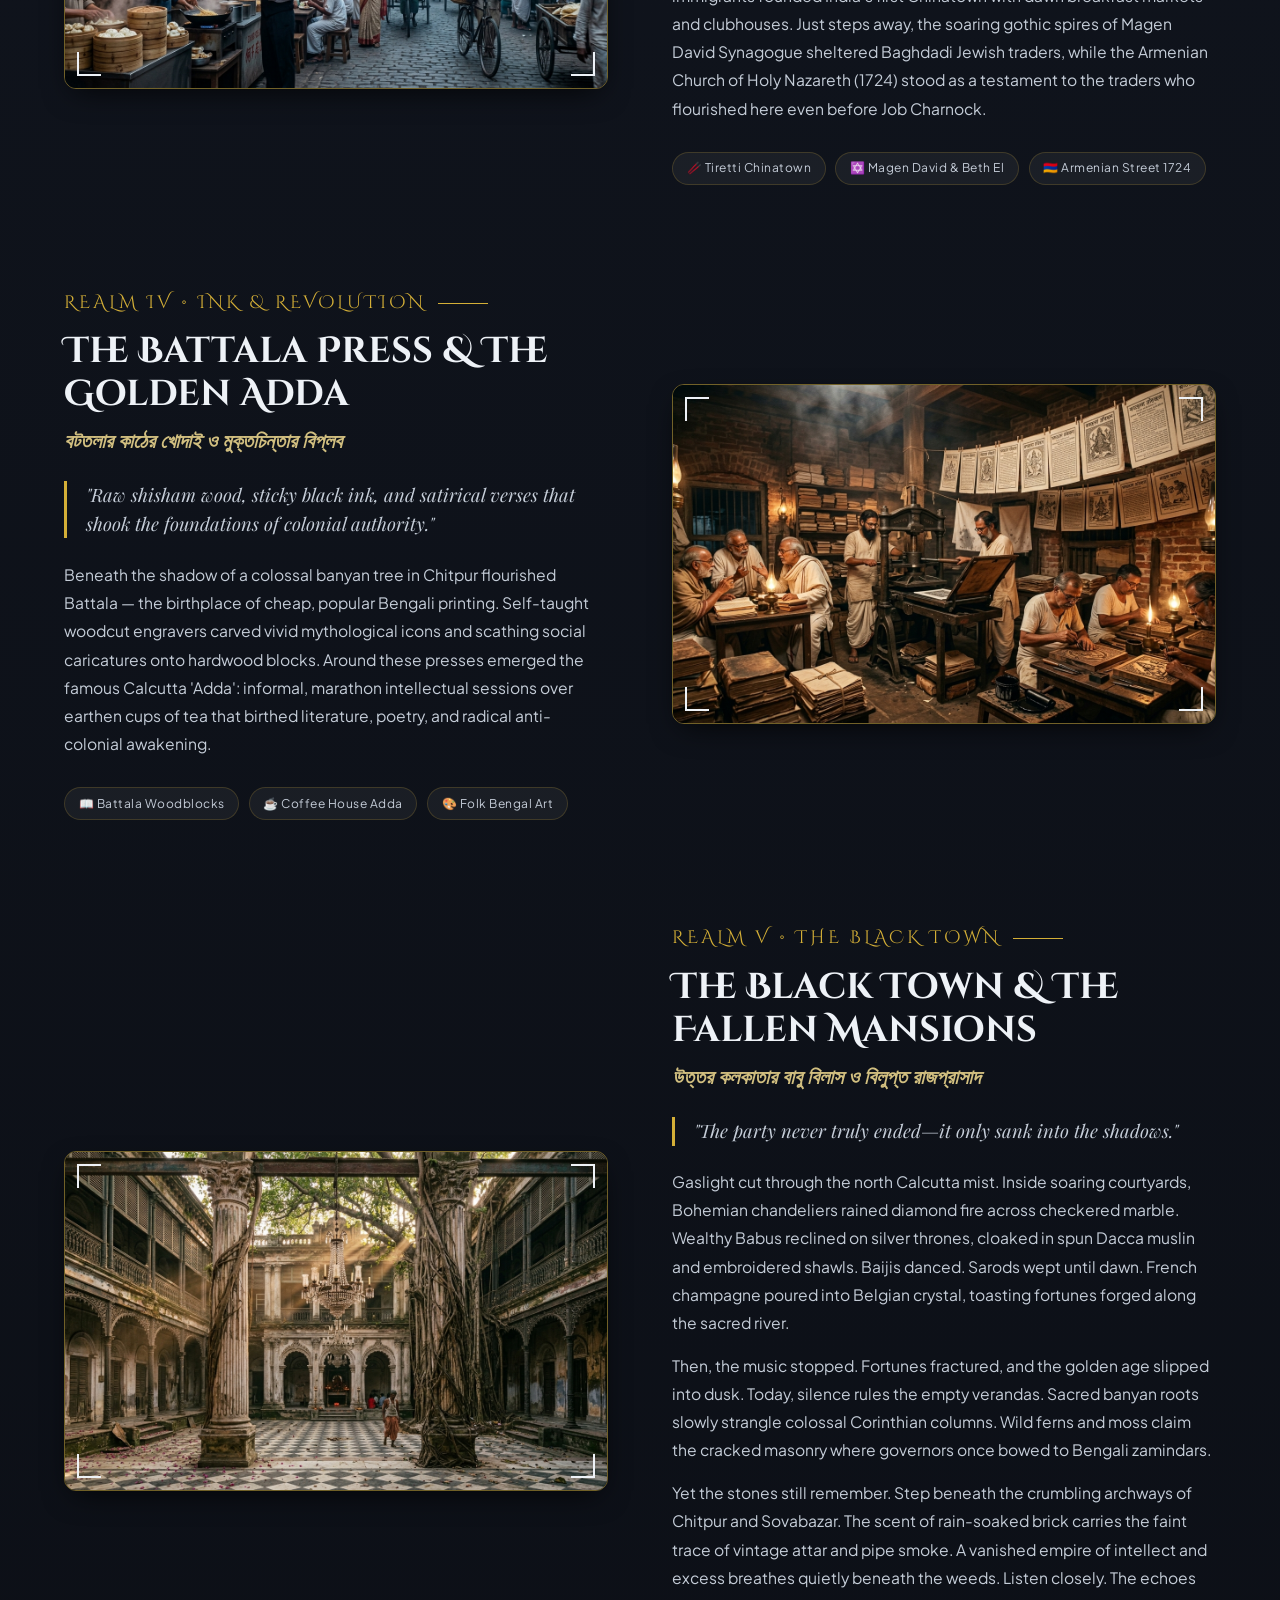
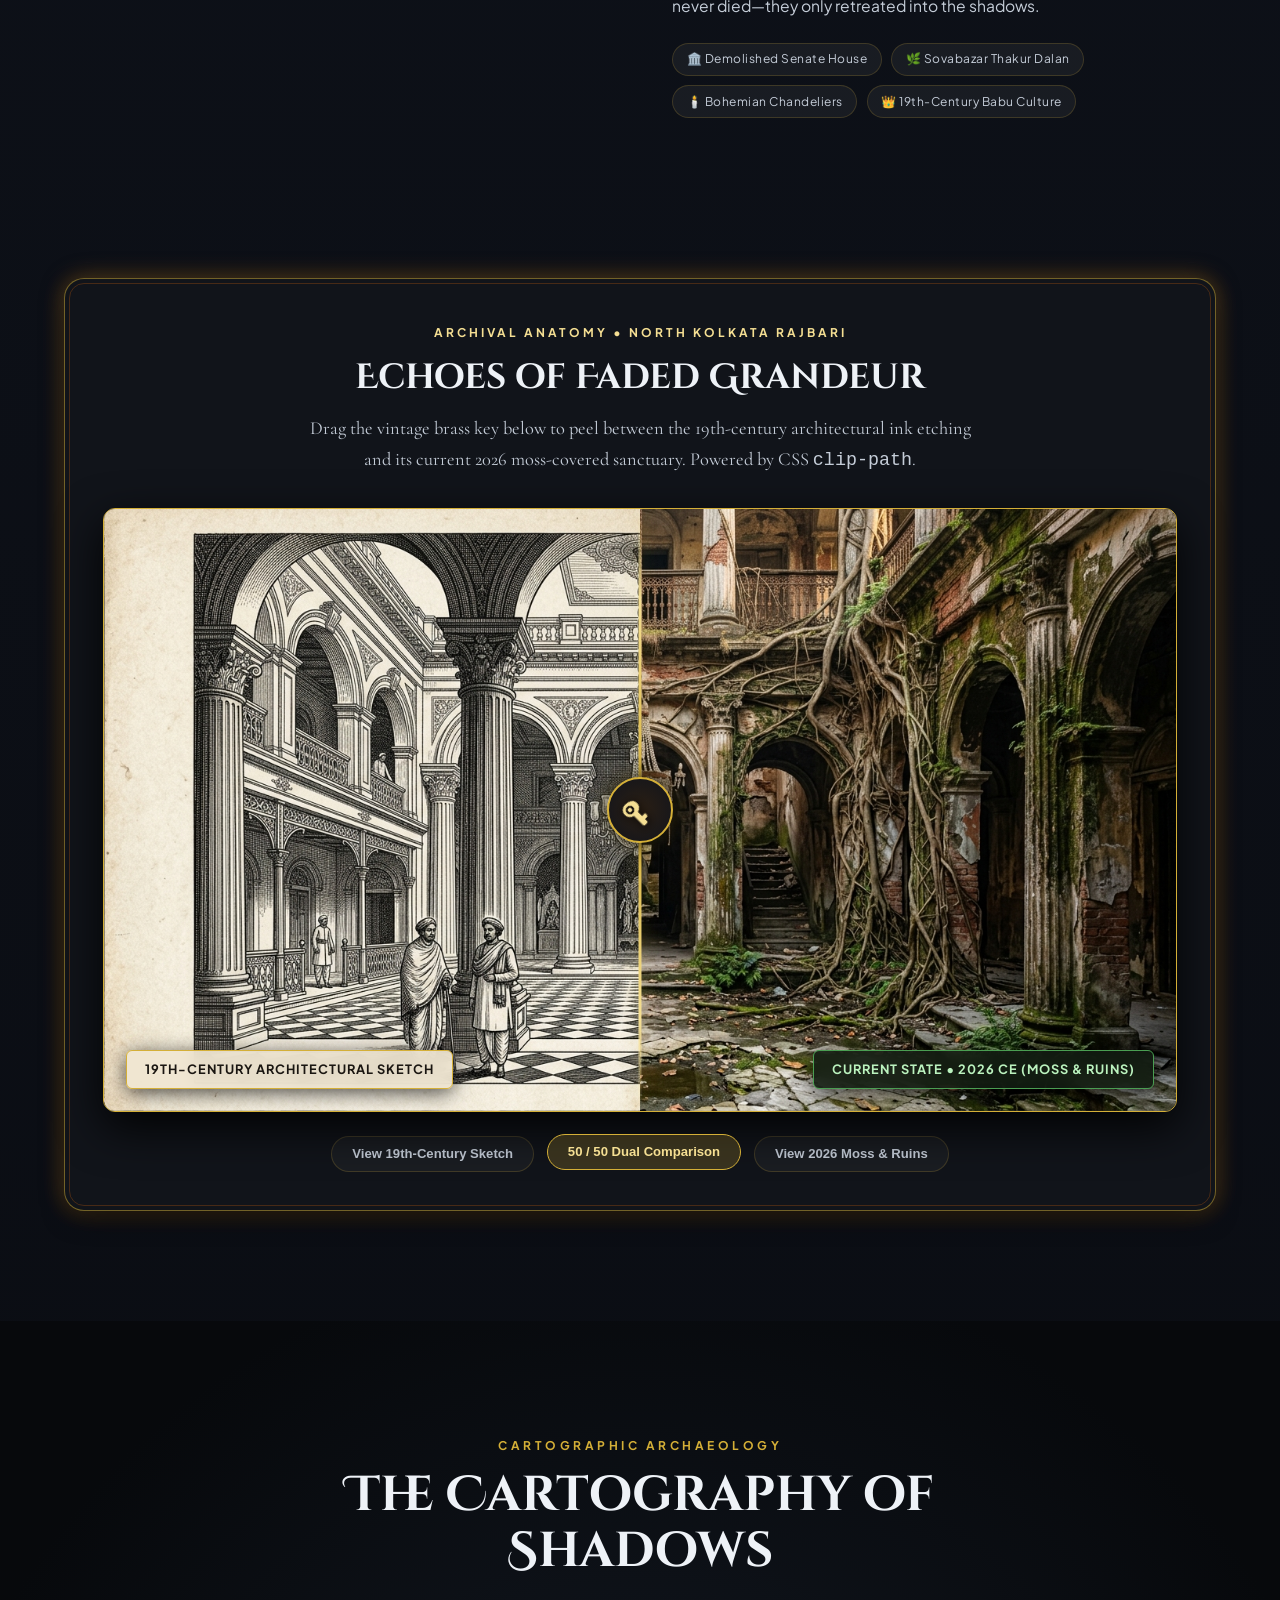
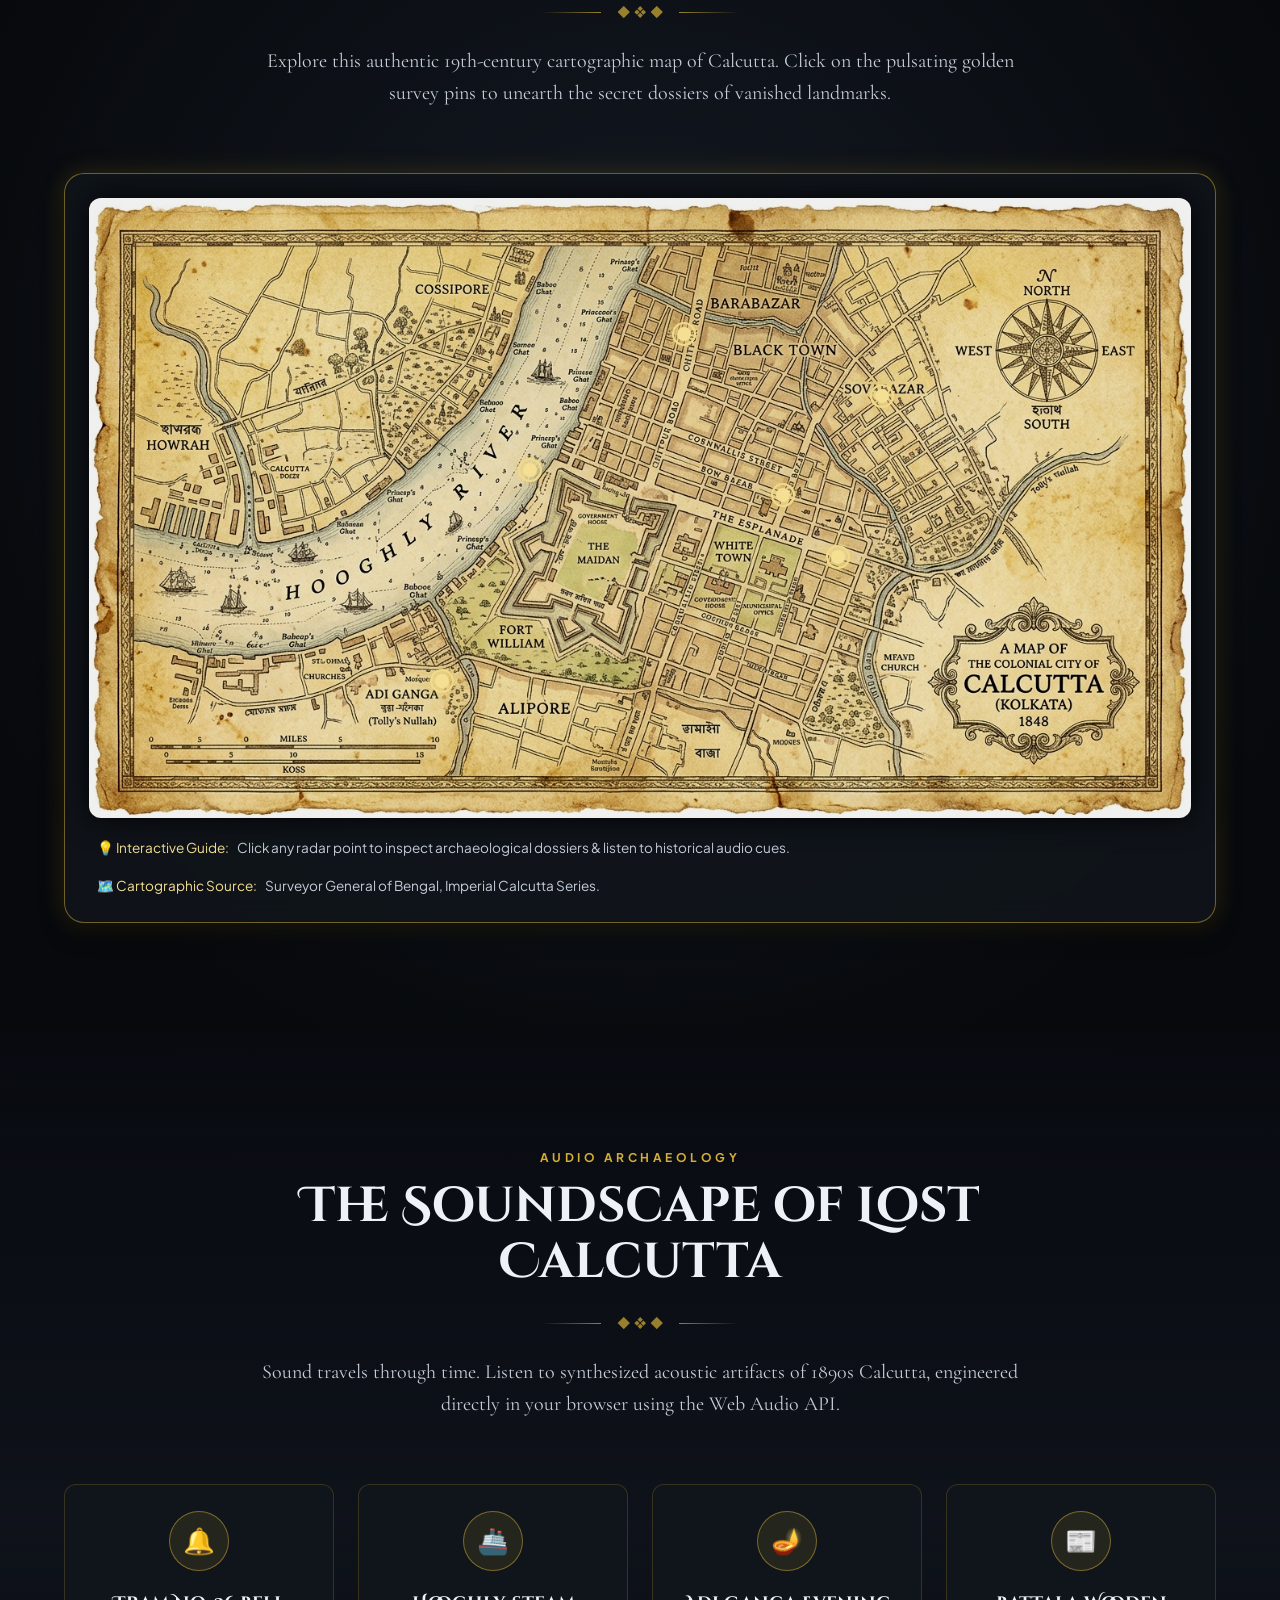
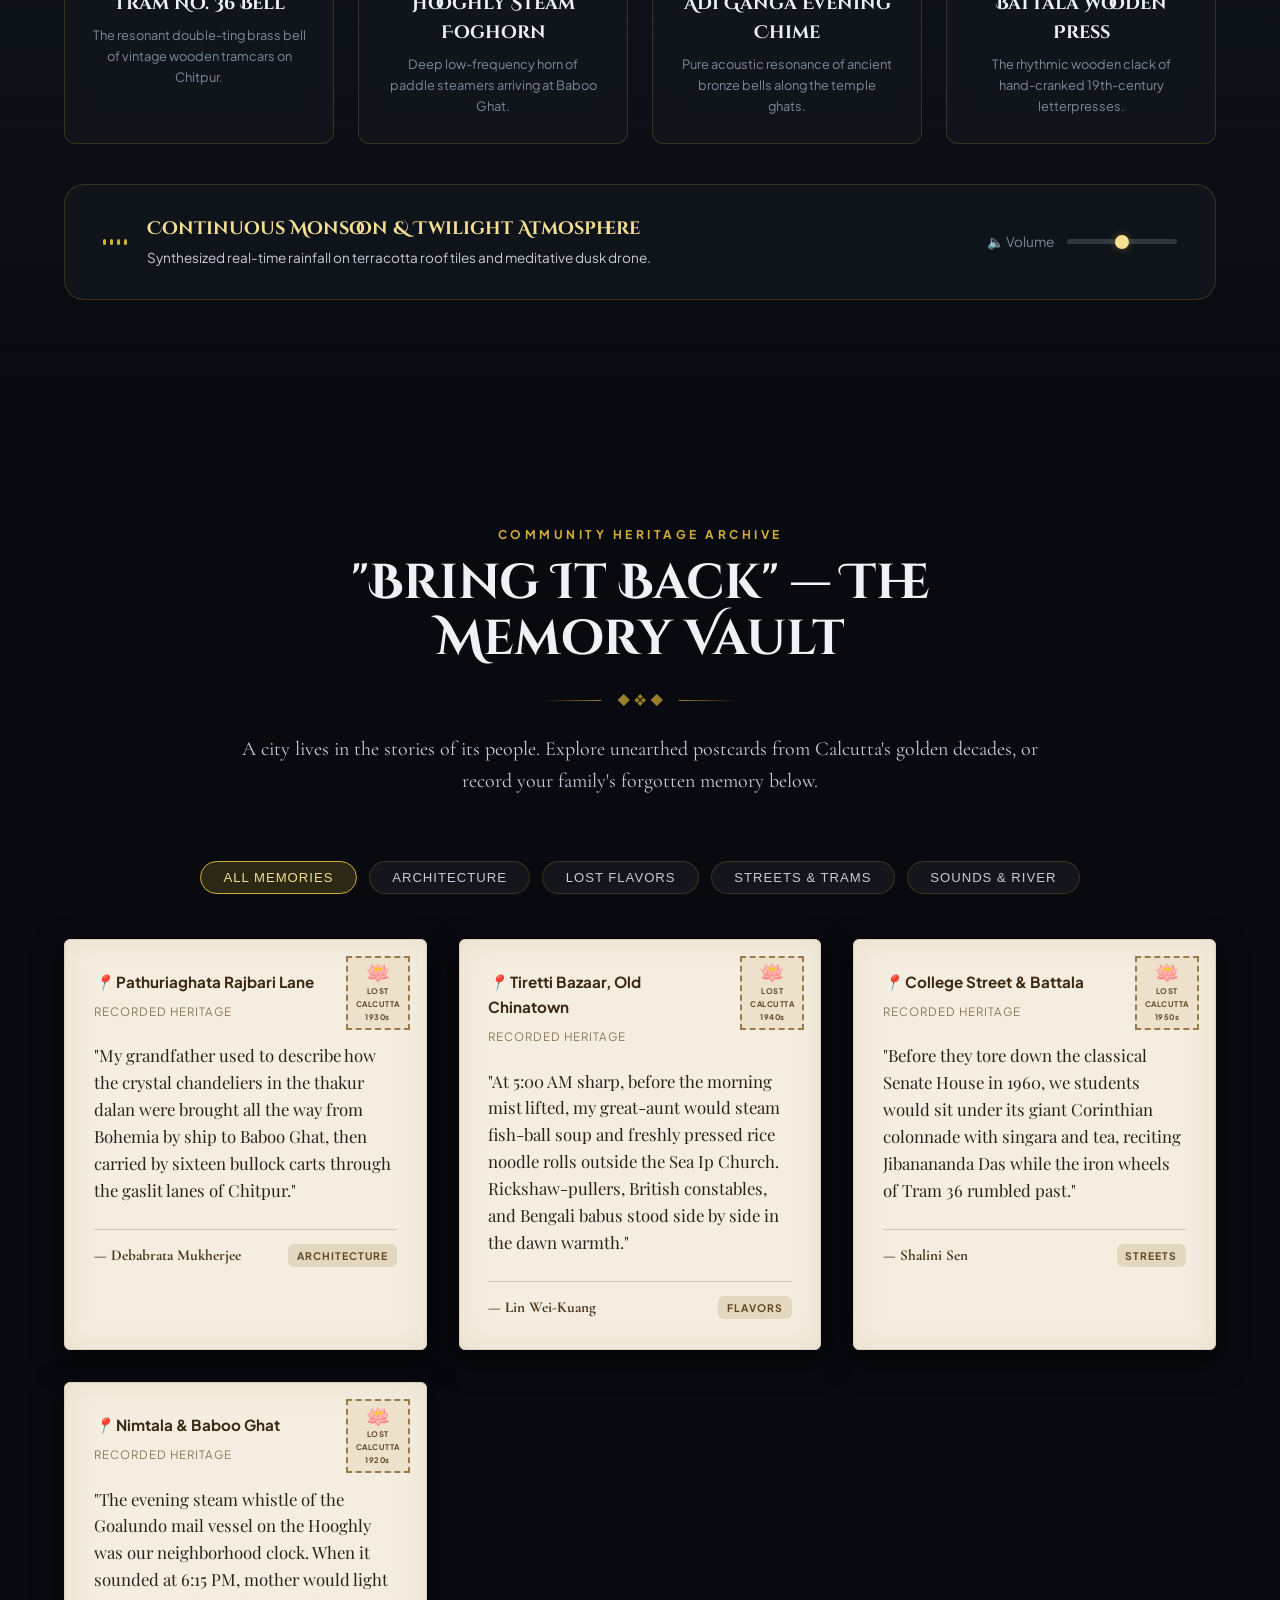
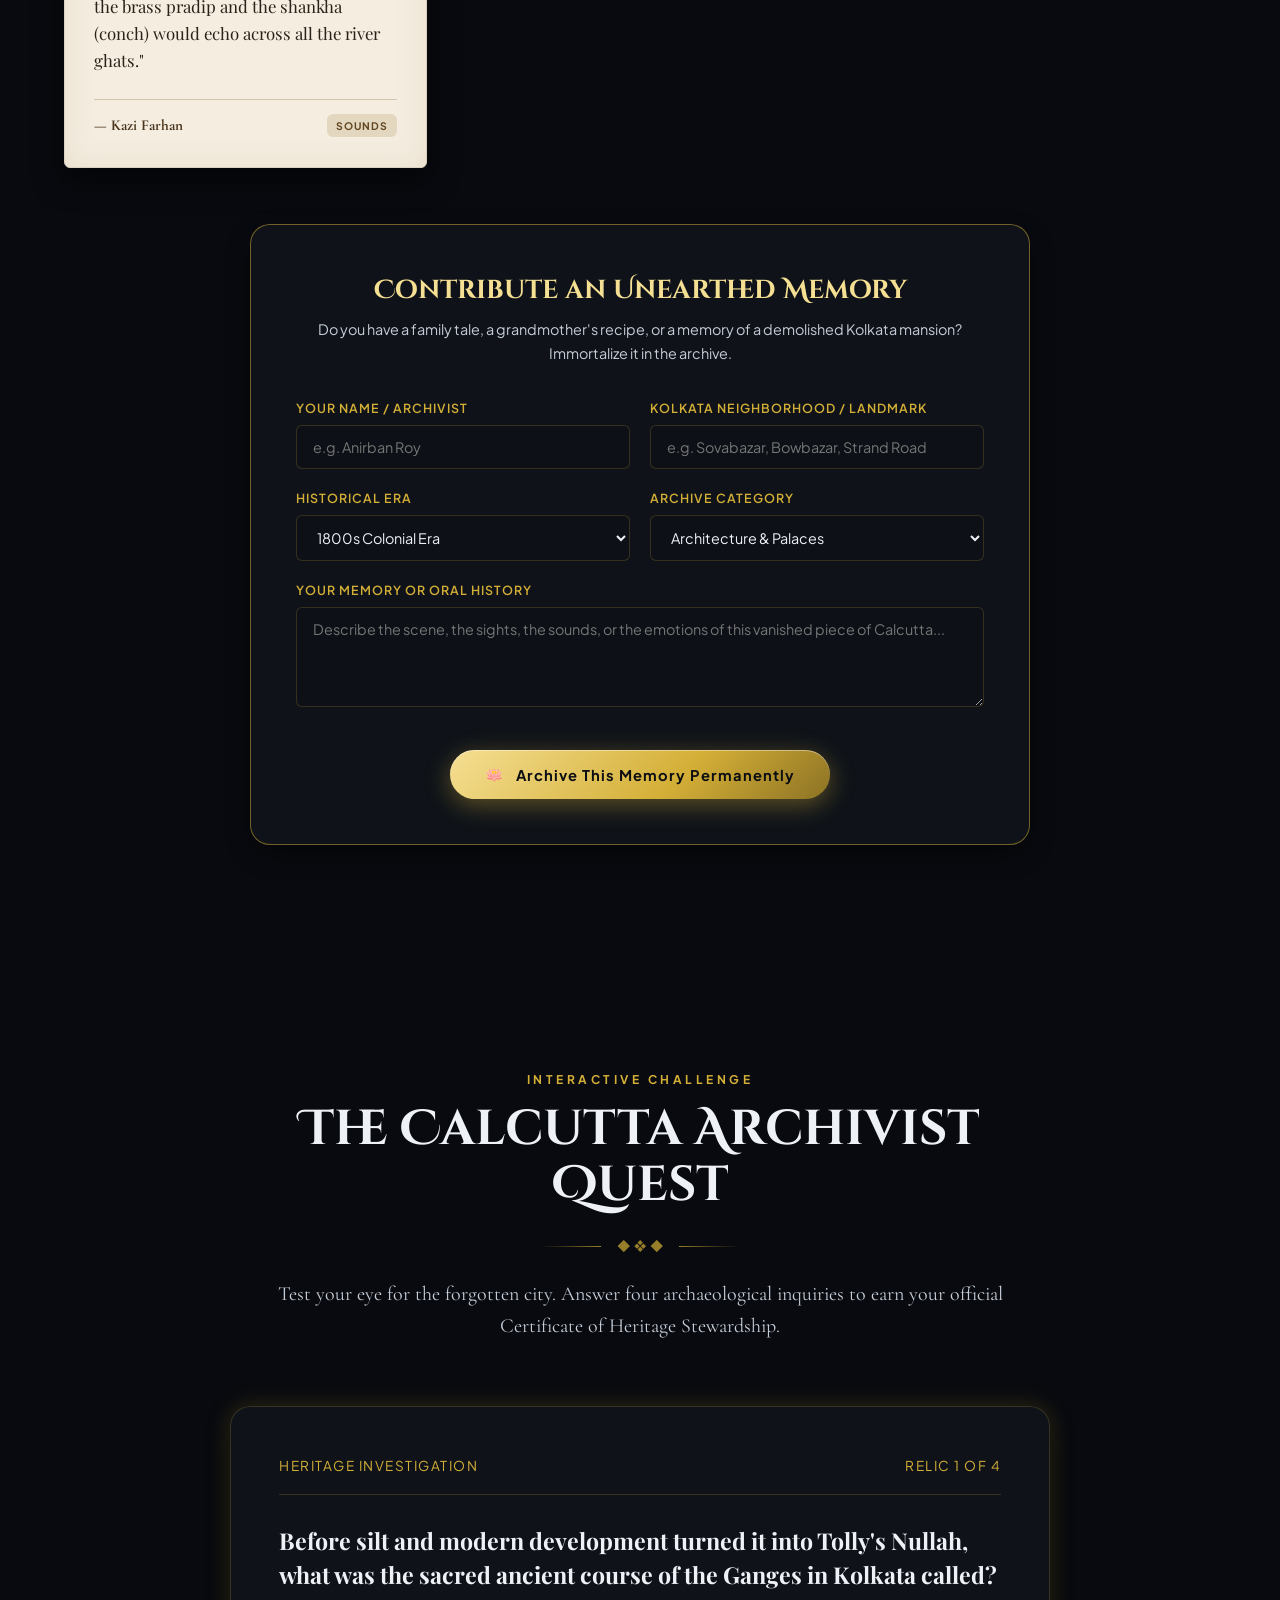
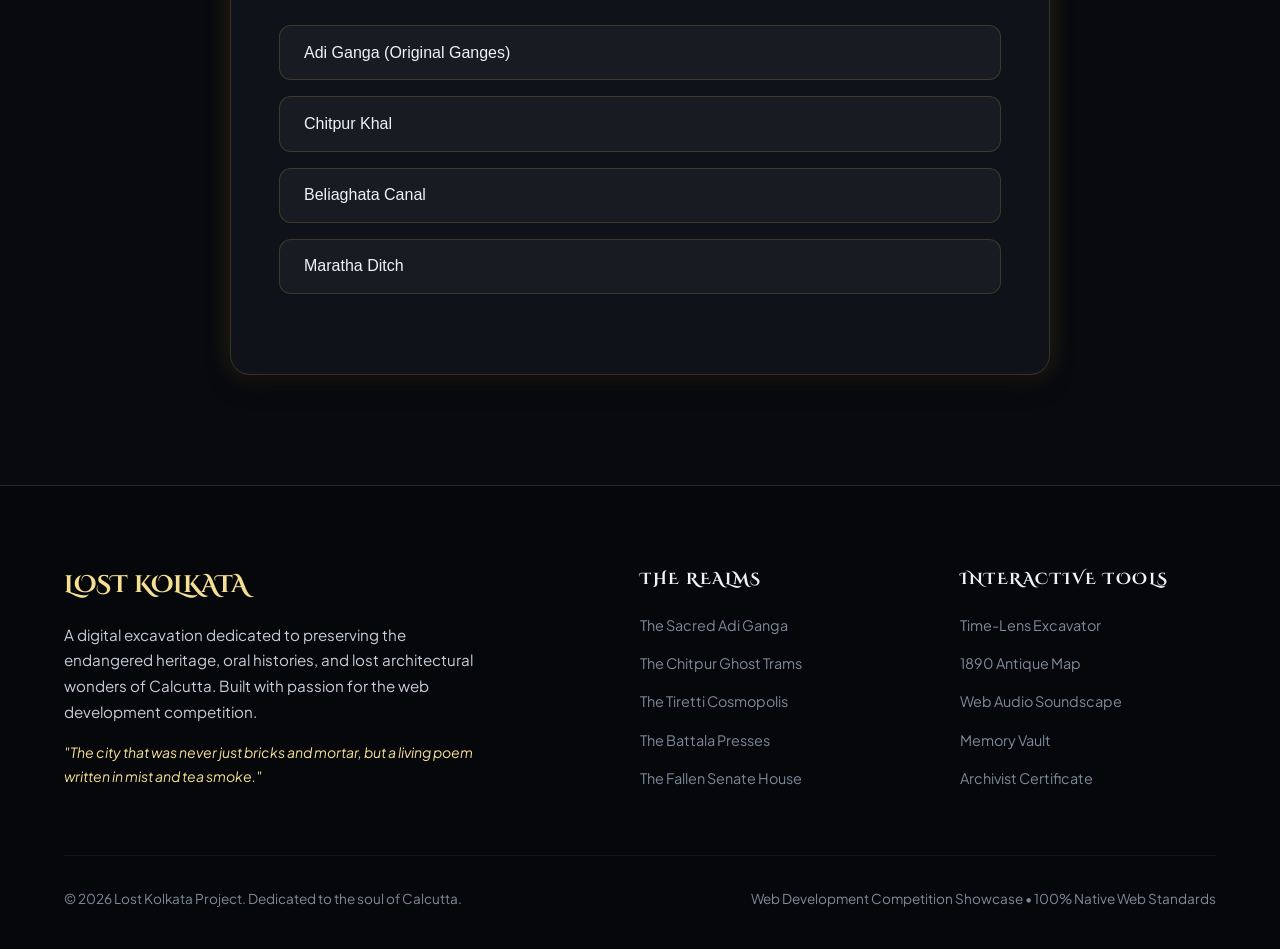
==== commit 575dde4d: "feat: authentic bilingual Bengali-English hero section & replace AI scanner with archival folio" ====
--- a/index.html
+++ b/index.html
@@ -3,19 +3,24 @@
 <head>
     <meta charset="UTF-8">
     <meta name="viewport" content="width=device-width, initial-scale=1.0, viewport-fit=cover">
-    <title>LOST KOLKATA — The Archaeology of a Vanished City | Web Competition</title>
+    <title>LOST KOLKATA — হারিয়ে যাওয়া কলকাতা | The Archaeology of a Vanished City</title>
     
     <!-- SEO & Metadata -->
-    <meta name="description" content="Beneath the Kolkata we know lies a city that time has almost erased. An award-winning immersive digital excavation exploring the lost rivers, ghost tramways, Battala presses, and cosmopolitan enclaves of 19th-century Calcutta.">
-    <meta name="keywords" content="Lost Kolkata, Calcutta Heritage, Adi Ganga, Calcutta Tramways, Battala Woodcuts, Tiretti Chinatown, Senate House, History of Kolkata, Digital Archaeology">
+    <meta name="description" content="ধূলিধূসর ইতিহাসের অন্তরালে এক বিস্মৃত শহর। Beneath the Kolkata we know lies a city that time almost erased. Explore lost rivers, ghost tramways, Battala print presses, and fallen Rajbaris.">
+    <meta name="keywords" content="Lost Kolkata, হারিয়ে যাওয়া কলকাতা, Calcutta Heritage, Adi Ganga, Calcutta Tramways, Battala Woodcuts, Tiretti Chinatown, Senate House, History of Kolkata">
     <meta name="author" content="Lost Kolkata Heritage Project">
     <meta name="theme-color" content="#0a0c0f">
 
     <!-- Open Graph / Social Sharing -->
-    <meta property="og:title" content="LOST KOLKATA — The Archaeology of a Vanished City">
-    <meta property="og:description" content="Beneath the modern asphalt lies a city time almost erased. Can you bring it back? Experience the interactive Time-Lens, 1890 cartography, and ambient soundscapes.">
+    <meta property="og:title" content="LOST KOLKATA • হারিয়ে যাওয়া কলকাতা">
+    <meta property="og:description" content="Beneath the modern asphalt lies a city time almost erased. Can you bring it back? Experience the bicentennial Time-Lens, 1890 cartography, and ambient soundscapes.">
     <meta property="og:image" content="assets/images/hero.jpg">
     <meta property="og:type" content="website">
+
+    <!-- Google Fonts for English & Bengali Literary Heritage -->
+    <link rel="preconnect" href="https://fonts.googleapis.com">
+    <link rel="preconnect" href="https://fonts.gstatic.com" crossorigin>
+    <link href="https://fonts.googleapis.com/css2?family=Cinzel+Decorative:wght@700;900&family=Cormorant+Garamond:ital,wght@0,400;0,600;0,700;1,400&family=Noto+Serif+Bengali:wght@400;500;600;700;800&family=Playfair+Display:ital,wght@0,500;0,700;0,900;1,400&family=Plus+Jakarta+Sans:wght@300;400;500;600;700&display=swap" rel="stylesheet">
 
     <!-- Stylesheet -->
     <link rel="stylesheet" href="css/style.css">
@@ -56,7 +61,7 @@
     </header>
 
     <main>
-        <!-- Hero Section -->
+        <!-- Hero Section: Bilingual Heritage Ode -->
         <section class="hero-section" id="hero">
             <div class="hero-bg-frame">
                 <img src="assets/images/hero.jpg" alt="19th-Century Calcutta Gaslit Dalhousie Square with Vintage Tram" class="hero-bg-img" fetchpriority="high" decoding="async">
@@ -64,110 +69,168 @@
             </div>
 
             <div class="container hero-content">
-                <div class="hero-eyebrow">Digital Archival Excavation • Web Competition Entry</div>
+                <div class="hero-eyebrow">
+                    <span class="eyebrow-bn">ঐতিহাসিক মহাফেজখানা</span>
+                    <span class="eyebrow-dot">❖</span>
+                    <span class="eyebrow-en">A Living Digital Heritage Sanctuary</span>
+                </div>
+
                 <h1 class="hero-title">
-                    LOST KOLKATA
-                    <span class="title-highlight">Echoes Beneath the Pavement</span>
+                    <span class="hero-title-en">LOST KOLKATA</span>
+                    <span class="hero-title-bn">হারিয়ে যাওয়া কলকাতা</span>
+                    <span class="title-highlight">ইতিহাসের অন্তরালে এক বিস্মৃত শহর • Echoes Beneath the Pavement</span>
                 </h1>
-                <p class="hero-bengali-tagline">"ধূলিধূসর ইতিহাসের অন্তরালে হারিয়ে যাওয়া মহিমান্বিত কলকাতা"</p>
-                <p class="hero-desc">
-                    Beneath the rumbling metro tunnels, the crowded flyovers, and neon hoardings lies a city that time has almost erased. A city of forgotten rivers, gaslit cobblestones, and intellectual revolutions. <br><strong>Can you bring it back?</strong>
-                </p>
+
+                <!-- Half Bengali, Half English Dual Chronicle Card -->
+                <div class="hero-bilingual-manifesto">
+                    <div class="manifesto-card bn-card">
+                        <div class="manifesto-badge">বাংলা কথকতা</div>
+                        <p class="manifesto-body">
+                            আজকের আধুনিক রাজপথ, উড়ালপুল আর কোলাহলের নিচে চিরঘুমে নিমগ্ন যে শহর—সময়ের স্রোত তাকে প্রায় মুছে দিয়েছে। ভুলে যাওয়া নদী আদি গঙ্গা, চিৎপুরের কাঠের ট্রামের ঘণ্টাধ্বনি, আর বটতলার কাঠের ব্লকে ছাপা বিপ্লবী সাহিত্যের গন্ধ আজও পাথরের আড়ালে নিঃশ্বাস নেয়। <br><strong>তুমি কি পারবে সেই স্মৃতিকে ফিরিয়ে আনতে?</strong>
+                        </p>
+                    </div>
+
+                    <div class="manifesto-center-crest">
+                        <span class="crest-ornament">❖</span>
+                        <span class="crest-year">১৮২৬ — ২০২৬</span>
+                        <span class="crest-ornament">❖</span>
+                    </div>
+
+                    <div class="manifesto-card en-card">
+                        <div class="manifesto-badge">ENGLISH CHRONICLE</div>
+                        <p class="manifesto-body">
+                            Beneath the rumbling metro lines, crowded avenues, and neon billboards lies a city time almost erased. From 1826 horse-drawn carriages around Dalhousie Square to the moss-veiled Corinthian colonnades of North Calcutta Rajbaris—step into two centuries of intellectual awakening and vanished grandeur. <br><strong>Can you bring it back?</strong>
+                        </p>
+                    </div>
+                </div>
 
                 <div class="hero-cta-group">
                     <a href="#timelens" class="btn-primary" id="btn-hero-excavate">
-                        <span>🔍</span> Begin Excavation
+                        <span>🔍</span>
+                        <span class="btn-primary-text">
+                            <strong>অন্বেষণ শুরু করুন</strong> • Begin the Journey
+                        </span>
                     </a>
                     <button class="btn-secondary" id="ambient-toggle-btn">
-                        <span>🎧</span> <span class="btn-text">Enable 1890s Soundscape</span>
+                        <span>🎧</span>
+                        <span class="btn-text">
+                            <strong>১৮৯০-এর আবহধ্বনি</strong> • 1890s Soundscape
+                        </span>
                     </button>
                 </div>
 
                 <div class="hero-stats-bar">
                     <div class="stat-item">
-                        <span class="stat-num">1873</span>
-                        <span class="stat-lbl">Asia's First Tramway</span>
+                        <span class="stat-num">১৮৭৩ <span class="stat-num-sub">/ 1873</span></span>
+                        <span class="stat-lbl-bn">এশিয়ার প্রথম ট্রামপথ</span>
+                        <span class="stat-lbl-en">Asia's Oldest Tramway</span>
                     </div>
                     <div class="stat-item">
-                        <span class="stat-num">108</span>
-                        <span class="stat-lbl">Lost Ghats & Shrines</span>
+                        <span class="stat-num">১০৮ <span class="stat-num-sub">/ 108</span></span>
+                        <span class="stat-lbl-bn">আদি গঙ্গার ঘাট ও মন্দির</span>
+                        <span class="stat-lbl-en">Lost Shrines & Ghats</span>
                     </div>
                     <div class="stat-item">
-                        <span class="stat-num">1960</span>
-                        <span class="stat-lbl">Fallen Senate House</span>
+                        <span class="stat-num">১৯৬০ <span class="stat-num-sub">/ 1960</span></span>
+                        <span class="stat-lbl-bn">সিনেট হাউসের পতন</span>
+                        <span class="stat-lbl-en">Fallen Senate House</span>
                     </div>
                 </div>
             </div>
         </section>
 
-        <!-- Time-Lens Excavator Section (1826 Colonial Calcutta -> 2026 Modern Kolkata) -->
+        <!-- Time-Lens Section (1826 Colonial Calcutta -> 2026 Modern Kolkata) -->
         <section class="section timelens-section" id="timelens">
             <div class="container">
                 <div class="section-header">
-                    <span class="section-tag">Digital Archaeology • Bicentennial Lens</span>
-                    <h2 class="section-title">The 1826 ➔ 2026 Time Slider</h2>
+                    <span class="section-tag">দ্বিশতবার্ষিকী তুলনামূলক সংগ্রহশালা • Bicentennial Historical Folio</span>
+                    <h2 class="section-title">
+                        <span class="section-title-bn">১৮২৬ ক্যালকাটা ⟷ ২০২৬ কলকাতা</span>
+                        <span class="section-title-en">The Two Centuries Time-Lens</span>
+                    </h2>
                     <div class="divider-ornament">◆ ❖ ◆</div>
                     <p class="section-desc">
-                        Peel through two centuries of time. Slide across to witness the transition from <strong>1826 colonial Calcutta</strong> (faded grandeur, horse-drawn carriages, and neoclassical porticos) to <strong>2026 modern Kolkata</strong> (bustling yellow taxis, glowing neon, and modern life).
+                        হাত দিয়ে স্লাইডারটি টেনে অনুভব করুন দুই শতাব্দীর রূপান্তর। <strong>১৮২৬ খ্রিস্টাব্দের ঔপনিবেশিক ক্যালকাটা</strong> (ঘোড়ার গাড়ি, গ্যাসবাতির আলো ও শান্ত পরিমণ্ডল) থেকে আজকের <strong>২০২৬ খ্রিস্টাব্দের আধুনিক তিলোত্তমা কলকাতা</strong> (হলুদ ট্যাক্সি, ব্যস্ত রাজপথ ও নাগরিক জীবন)।
+                        <br>
+                        <em>Slide across to witness the urban metamorphosis from 1826 neoclassical Calcutta to 2026 vibrant Kolkata.</em>
                     </p>
                 </div>
 
                 <div class="timelens-card">
-                    <!-- Digital Archaeology HUD Telemetry -->
-                    <div class="archeology-hud-telemetry">
-                        <div class="hud-item">
-                            <span class="hud-pulse-dot"></span>
-                            <span>DATA STREAM: 22°34'N 88°21'E // CHOWRINGHEE & ESPLANADE</span>
-                        </div>
-                        <div class="hud-item">
-                            <span>CHRONO-SCAN: BICENTENNIAL (1826 — 2026)</span>
-                        </div>
-                        <div class="hud-item">
-                            <span>STATUS: <span style="color: var(--gold-light);">SYNCHRONIZED (100%)</span></span>
+                    <!-- Museum Archival Ledger Header (Replaces AI scanner) -->
+                    <div class="archival-folio-header">
+                        <div class="folio-meta-col">
+                            <span class="folio-stamp">🏛️ মহাফেজখানা নথি • ARCHIVAL FOLIO NO. 1826-2026</span>
+                            <span class="folio-subject">স্থান: চৌরঙ্গী ও এপ্ল্যানেড সংযোগস্থল (Chowringhee & Esplanade)</span>
+                        </div>
+                        <div class="folio-meta-col text-right">
+                            <span class="folio-survey">জরিপ: বেঙ্গল সার্ভেয়ার জেনারেল ও আধুনিক উপগ্রহ চিত্র</span>
+                            <span class="folio-status">তুলনা: ১৮২৬ ঔপনিবেশিক ক্যালকাটা বনাম ২০২৬ কলকাতা</span>
                         </div>
                     </div>
 
                     <div class="timelens-controls-top">
                         <div class="excavation-year-badge" id="excavation-year-badge">
-                            Excavated: Era 1926 CE (Dual Era Bicentennial Intersect)
+                            যুগসন্ধি: ১৯২৬ খ্রিস্টাব্দ • Bicentennial Historical Intersect
                         </div>
                         <div class="timelens-presets">
-                            <button class="btn-preset" id="btn-preset-1826">1826 Colonial Calcutta</button>
-                            <button class="btn-preset" id="btn-preset-split">1826 | 2026 Dual Era</button>
-                            <button class="btn-preset" id="btn-preset-2026">2026 Modern Kolkata</button>
-                        </div>
-                    </div>
-
-                    <div class="timelens-wrapper" id="timelens-wrapper" role="region" aria-label="Interactive time slider comparing 1826 colonial Calcutta with 2026 modern Kolkata">
+                            <button class="btn-preset" id="btn-preset-1826">১৮২৬ ক্যালকাটা (1826)</button>
+                            <button class="btn-preset" id="btn-preset-split">যুগসন্ধি (1826 | 2026)</button>
+                            <button class="btn-preset" id="btn-preset-2026">২০২৬ কলকাতা (2026)</button>
+                        </div>
+                    </div>
+
+                    <div class="timelens-wrapper" id="timelens-wrapper" role="region" aria-label="Interactive comparison between 1826 colonial Calcutta and 2026 modern Kolkata">
                         <!-- Modern 2026 Base Layer -->
                         <div class="timelens-layer modern">
                             <img src="assets/images/timelens_modern.jpg" alt="Modern Kolkata 2026 Esplanade street corner with yellow taxis, neon signage, and urban bustle" class="timelens-img" loading="lazy" decoding="async">
-                            <div class="timelens-caption-badge badge-modern">Kolkata | 2026 CE (Modern Metropolis)</div>
+                            <div class="timelens-caption-badge badge-modern">কলকাতা • ২০২৬ খ্রিস্টাব্দ (Modern Metropolis)</div>
                         </div>
 
                         <!-- 1826 Archival Revealed Layer -->
                         <div class="timelens-layer vintage" id="timelens-vintage-layer">
                             <img src="assets/images/timelens_vintage.jpg" alt="Colonial Calcutta 1826 Esplanade with neoclassical colonnades, horse carriages, and gaslight" class="timelens-img" loading="lazy" decoding="async">
-                            <div class="timelens-caption-badge badge-vintage">Calcutta | 1826 CE (Faded Colonial Grandeur)</div>
+                            <div class="timelens-caption-badge badge-vintage">ক্যালকাটা • ১৮২৬ খ্রিস্টাব্দ (Faded Grandeur)</div>
                         </div>
 
                         <!-- Interactive Handle with Dual Year Markers -->
                         <div class="timelens-handle" id="timelens-handle">
                             <div class="handle-line"></div>
-                            <div class="handle-compass-disc" title="Slide to transition eras">
-                                <span style="font-size: 0.62rem; color: var(--gold-light); font-family: var(--font-mono);">1826</span>
+                            <div class="handle-compass-disc" title="টেনে নিয়ে যুগান্তর দেখুন • Slide to compare eras">
+                                <span class="handle-year-bn">১৮২৬</span>
                                 <span class="handle-arrow">⟷</span>
-                                <span style="font-size: 0.62rem; color: var(--mist-white); font-family: var(--font-mono);">2026</span>
-                            </div>
-                        </div>
-                    </div>
-
-                    <div class="timelens-meter-container">
-                        <span class="meter-label">Excavation Chrono-Depth:</span>
-                        <div class="excavation-depth-bar">
-                            <div class="excavation-depth-fill" id="excavation-depth-fill"></div>
-                        </div>
-                        <span class="meter-label" id="meter-timespan-label">200-Year Bicentennial Span</span>
+                                <span class="handle-year-bn">২০২৬</span>
+                            </div>
+                        </div>
+                    </div>
+
+                    <!-- Clean Historical Timeline Scale (Replaces AI Chrono-Depth) -->
+                    <div class="historical-timeline-scale">
+                        <div class="timeline-step">
+                            <span class="timeline-dot"></span>
+                            <span class="timeline-year">১৮২৬</span>
+                            <span class="timeline-note">ঔপনিবেশিক অধ্যায়</span>
+                        </div>
+                        <div class="timeline-step">
+                            <span class="timeline-dot"></span>
+                            <span class="timeline-year">১৮৭৩</span>
+                            <span class="timeline-note">প্রথম ট্রামপথ</span>
+                        </div>
+                        <div class="timeline-step highlight">
+                            <span class="timeline-dot"></span>
+                            <span class="timeline-year">১৯২৬</span>
+                            <span class="timeline-note">যুগসন্ধি কালপর্ব</span>
+                        </div>
+                        <div class="timeline-step">
+                            <span class="timeline-dot"></span>
+                            <span class="timeline-year">১৯৬০</span>
+                            <span class="timeline-note">হেরিটেজ রূপান্তর</span>
+                        </div>
+                        <div class="timeline-step">
+                            <span class="timeline-dot"></span>
+                            <span class="timeline-year">২০২৬</span>
+                            <span class="timeline-note">বর্তমান তিলোত্তমা</span>
+                        </div>
                     </div>
                 </div>
             </div>
--- a/css/style.css
+++ b/css/style.css
@@ -4,7 +4,7 @@
    Aesthetics: Neo-Victorian, Bengal Renaissance, Glassmorphism, Antique Gold
    ========================================================================== */
 
-@import url('https://fonts.googleapis.com/css2?family=Cinzel+Decorative:wght@700;900&family=Cormorant+Garamond:ital,wght@0,400;0,600;0,700;1,400&family=Playfair+Display:ital,wght@0,500;0,700;0,900;1,400&family=Plus+Jakarta+Sans:wght@300;400;500;600;700&display=swap');
+@import url('https://fonts.googleapis.com/css2?family=Cinzel+Decorative:wght@700;900&family=Cormorant+Garamond:ital,wght@0,400;0,600;0,700;1,400&family=Noto+Serif+Bengali:wght@400;500;600;700;800&family=Playfair+Display:ital,wght@0,500;0,700;0,900;1,400&family=Plus+Jakarta+Sans:wght@300;400;500;600;700&display=swap');
 
 :root {
     /* Required Core Palette */
@@ -44,6 +44,7 @@
     --font-heading: 'Cinzel Decorative', Georgia, serif;
     --font-editorial: 'Playfair Display', Georgia, serif;
     --font-serif: 'Cormorant Garamond', Georgia, serif;
+    --font-bengali: 'Noto Serif Bengali', 'Tiro Bangla', Georgia, serif;
     --font-sans: 'Plus Jakarta Sans', -apple-system, BlinkMacSystemFont, sans-serif;
     --font-mono: 'Courier New', Courier, monospace;
 
@@ -345,61 +346,185 @@
 .hero-eyebrow {
     display: inline-flex;
     align-items: center;
-    gap: 0.6rem;
-    background: rgba(212, 175, 55, 0.12);
+    gap: 0.75rem;
+    background: rgba(212, 175, 55, 0.1);
     border: 1px solid var(--border-accent);
     color: var(--gold-light);
-    padding: 0.4rem 1.2rem;
+    padding: 0.45rem 1.4rem;
     border-radius: var(--radius-full);
-    font-size: 0.78rem;
+    font-size: 0.82rem;
+    letter-spacing: 2px;
+    margin-bottom: 1.6rem;
+    backdrop-filter: blur(10px);
+    -webkit-backdrop-filter: blur(10px);
+}
+
+.eyebrow-bn {
+    font-family: var(--font-bengali);
+    font-weight: 600;
+    color: var(--gold-light);
+    font-size: 0.88rem;
+}
+
+.eyebrow-dot {
+    color: var(--gold-primary);
+    font-size: 0.65rem;
+}
+
+.eyebrow-en {
+    font-family: var(--font-sans);
+    font-weight: 600;
+    text-transform: uppercase;
+    letter-spacing: 2px;
+    font-size: 0.74rem;
+    color: var(--mist-dim);
+}
+
+.hero-title {
+    margin-bottom: 2.2rem;
+    text-shadow: 0 4px 30px rgba(0, 0, 0, 0.9);
+}
+
+.hero-title-en {
+    display: block;
+    font-family: var(--font-heading);
+    font-size: clamp(2.4rem, 5.8vw, 4.5rem);
+    font-weight: 900;
     letter-spacing: 3px;
+    color: var(--parchment);
+    line-height: 1.05;
+}
+
+.hero-title-bn {
+    display: block;
+    font-family: var(--font-bengali);
+    font-size: clamp(2.2rem, 5.2vw, 3.8rem);
+    font-weight: 700;
+    color: var(--gold-light);
+    letter-spacing: 1.5px;
+    line-height: 1.25;
+    margin-top: 0.4rem;
+    margin-bottom: 0.6rem;
+    text-shadow: 0 4px 25px rgba(212, 175, 55, 0.25);
+}
+
+.hero-title .title-highlight {
+    font-family: var(--font-editorial);
+    font-size: clamp(1.05rem, 2.2vw, 1.35rem);
+    font-weight: 400;
+    font-style: italic;
+    letter-spacing: 1px;
+    color: var(--parchment-dim);
+    display: block;
+    margin-top: 0.5rem;
+    text-shadow: 0 2px 10px rgba(0, 0, 0, 0.8);
+}
+
+/* Bilingual Dual Chronicle Manifesto Cards (Half Bengali, Half English) */
+.hero-bilingual-manifesto {
+    display: grid;
+    grid-template-columns: 1fr auto 1fr;
+    gap: 1.5rem;
+    align-items: stretch;
+    max-width: 980px;
+    margin: 0 auto 2.8rem;
+    text-align: left;
+}
+
+.manifesto-card {
+    background: rgba(18, 22, 30, 0.78);
+    border: 1px solid var(--border-subtle);
+    border-radius: var(--radius-md);
+    padding: 1.8rem 2rem;
+    backdrop-filter: blur(14px);
+    -webkit-backdrop-filter: blur(14px);
+    box-shadow: 0 12px 35px rgba(0, 0, 0, 0.65), inset 0 1px 0 rgba(255, 255, 255, 0.05);
+    display: flex;
+    flex-direction: column;
+    justify-content: space-between;
+    transition: transform var(--transition-normal), border-color var(--transition-normal), box-shadow var(--transition-normal);
+    position: relative;
+}
+
+.manifesto-card:hover {
+    border-color: var(--border-accent);
+    transform: translateY(-3px);
+    box-shadow: 0 16px 45px rgba(0, 0, 0, 0.8), 0 0 25px rgba(212, 175, 55, 0.16);
+}
+
+.manifesto-card.bn-card {
+    border-top: 3px solid var(--brick-light);
+}
+
+.manifesto-card.en-card {
+    border-top: 3px solid var(--gold-primary);
+}
+
+.manifesto-badge {
+    display: inline-block;
+    font-size: 0.72rem;
+    font-weight: 700;
+    letter-spacing: 2px;
     text-transform: uppercase;
-    margin-bottom: 1.6rem;
-    backdrop-filter: blur(8px);
-}
-
-.hero-eyebrow::before {
-    content: '◆';
-    font-size: 0.6rem;
+    color: var(--gold-light);
+    margin-bottom: 1rem;
+    padding: 0.3rem 0.8rem;
+    background: rgba(212, 175, 55, 0.12);
+    border-radius: var(--radius-sm);
+    border: 1px solid var(--border-subtle);
+    align-self: flex-start;
+}
+
+.bn-card .manifesto-body {
+    font-family: var(--font-bengali);
+    font-size: 1.08rem;
+    line-height: 1.85;
+    color: #f7eedc;
+    margin: 0;
+}
+
+.bn-card .manifesto-body strong {
+    color: var(--gold-light);
+    font-weight: 700;
+}
+
+.en-card .manifesto-body {
+    font-family: var(--font-editorial);
+    font-size: 1.08rem;
+    line-height: 1.75;
+    color: var(--parchment);
+    margin: 0;
+}
+
+.en-card .manifesto-body strong {
+    color: var(--gold-light);
+    font-weight: 600;
+    font-family: var(--font-sans);
+}
+
+.manifesto-center-crest {
+    display: flex;
+    flex-direction: column;
+    align-items: center;
+    justify-content: center;
+    gap: 0.7rem;
+    padding: 0 0.6rem;
+}
+
+.crest-year {
+    writing-mode: vertical-rl;
+    transform: rotate(180deg);
+    font-family: var(--font-bengali);
+    font-size: 0.95rem;
+    font-weight: 700;
+    letter-spacing: 5px;
     color: var(--gold-primary);
-}
-
-.hero-title {
-    font-family: var(--font-heading);
-    font-size: clamp(2.6rem, 5.5vw, 4.8rem);
-    font-weight: 900;
-    line-height: 1.08;
-    color: var(--parchment);
-    text-shadow: 0 4px 30px rgba(0, 0, 0, 0.9);
-    margin-bottom: 1rem;
-    letter-spacing: 2px;
-}
-
-.hero-title .title-highlight {
-    background: linear-gradient(135deg, #fff2cc 0%, var(--gold-primary) 50%, var(--gold-dark) 100%);
-    -webkit-background-clip: text;
-    -webkit-text-fill-color: transparent;
-    display: block;
-}
-
-.hero-bengali-tagline {
-    font-family: var(--font-serif);
-    font-size: 1.55rem;
-    font-style: italic;
-    color: var(--gold-light);
-    margin-bottom: 1.6rem;
-    opacity: 0.9;
-    letter-spacing: 1px;
-}
-
-.hero-desc {
-    font-family: var(--font-editorial);
-    font-size: 1.25rem;
-    line-height: 1.7;
-    color: var(--parchment-dim);
-    max-width: 740px;
-    margin: 0 auto 2.5rem;
-    font-weight: 400;
+    text-shadow: 0 0 12px var(--gold-glow);
+}
+
+.crest-ornament {
+    color: var(--gold-dark);
+    font-size: 0.8rem;
 }
 
 .hero-cta-group {
@@ -408,7 +533,7 @@
     align-items: center;
     justify-content: center;
     gap: 1.2rem;
-    margin-bottom: 3.5rem;
+    margin-bottom: 3.2rem;
 }
 
 .btn-primary {
@@ -420,8 +545,7 @@
     font-family: var(--font-sans);
     font-weight: 700;
     font-size: 0.92rem;
-    letter-spacing: 1.5px;
-    text-transform: uppercase;
+    letter-spacing: 1px;
     padding: 0.95rem 2.2rem;
     border-radius: var(--radius-full);
     text-decoration: none;
@@ -437,11 +561,15 @@
     filter: brightness(1.08);
 }
 
+.btn-primary-text {
+    font-family: var(--font-sans);
+}
+
 .btn-secondary {
     display: inline-flex;
     align-items: center;
     gap: 0.75rem;
-    background: rgba(14, 18, 24, 0.6);
+    background: rgba(14, 18, 24, 0.65);
     color: var(--parchment);
     border: 1px solid var(--border-accent);
     padding: 0.95rem 2rem;
@@ -449,10 +577,11 @@
     font-family: var(--font-sans);
     font-weight: 600;
     font-size: 0.92rem;
-    letter-spacing: 1px;
+    letter-spacing: 0.8px;
     text-decoration: none;
     cursor: pointer;
     backdrop-filter: blur(10px);
+    -webkit-backdrop-filter: blur(10px);
     transition: var(--transition-normal);
 }
 
@@ -463,37 +592,61 @@
     transform: translateY(-3px);
 }
 
+/* Classical Heritage Cultural Pillars / Stats */
 .hero-stats-bar {
     display: grid;
     grid-template-columns: repeat(3, 1fr);
     gap: 1.5rem;
-    max-width: 680px;
+    max-width: 820px;
     margin: 0 auto;
-    padding: 1.2rem 2rem;
-    background: rgba(15, 19, 27, 0.65);
+    padding: 1.3rem 2rem;
+    background: rgba(15, 19, 27, 0.72);
     border: 1px solid var(--border-subtle);
     border-radius: var(--radius-lg);
-    backdrop-filter: blur(12px);
+    backdrop-filter: blur(14px);
+    -webkit-backdrop-filter: blur(14px);
+    box-shadow: 0 10px 30px rgba(0, 0, 0, 0.6);
 }
 
 .stat-item {
     text-align: center;
+    display: flex;
+    flex-direction: column;
+    align-items: center;
+    gap: 0.25rem;
 }
 
 .stat-num {
     display: block;
-    font-family: var(--font-heading);
-    font-size: 1.7rem;
+    font-family: var(--font-bengali);
+    font-size: 1.75rem;
     font-weight: 700;
     color: var(--gold-light);
     line-height: 1.1;
 }
 
-.stat-lbl {
-    font-size: 0.75rem;
+.stat-num-sub {
+    font-family: var(--font-heading);
+    font-size: 0.95rem;
+    color: var(--mist-dark);
+    font-weight: 600;
+}
+
+.stat-lbl-bn {
+    font-family: var(--font-bengali);
+    font-size: 0.85rem;
+    color: var(--parchment);
+    font-weight: 500;
+    line-height: 1.3;
+}
+
+.stat-lbl-en {
+    font-family: var(--font-sans);
+    font-size: 0.72rem;
     text-transform: uppercase;
-    letter-spacing: 1.5px;
-    color: var(--parchment-dark);
+    letter-spacing: 1.2px;
+    color: var(--mist-dark);
+    font-weight: 600;
 }
 
 /* ==========================================================================
@@ -605,39 +758,46 @@
     border-right: 2px solid;
 }
 
-/* Telemetry HUD Top Bar */
-.archeology-hud-telemetry {
+/* Museum Archival Ledger Header (Replaces AI scanner) */
+.archival-folio-header {
     display: flex;
     justify-content: space-between;
     align-items: center;
     flex-wrap: wrap;
-    gap: 0.8rem;
-    padding: 0.6rem 1.2rem;
-    background: rgba(10, 14, 20, 0.85);
+    gap: 1rem;
+    padding: 0.9rem 1.4rem;
+    background: linear-gradient(135deg, rgba(22, 26, 34, 0.95) 0%, rgba(16, 20, 27, 0.95) 100%);
     border: 1px solid var(--border-subtle);
-    border-left: 3px solid var(--hud-cyan);
+    border-left: 4px solid var(--gold-primary);
     border-radius: var(--radius-sm);
-    font-family: var(--font-mono);
-    font-size: 0.76rem;
-    color: var(--hud-cyan);
-    letter-spacing: 1.5px;
     margin-bottom: 1.5rem;
-    box-shadow: inset 0 0 15px rgba(56, 239, 125, 0.05);
-}
-
-.hud-item {
-    display: flex;
-    align-items: center;
-    gap: 0.5rem;
-}
-
-.hud-pulse-dot {
-    width: 8px;
-    height: 8px;
-    border-radius: 50%;
-    background: var(--hud-cyan);
-    box-shadow: 0 0 8px var(--hud-cyan);
-    animation: radarPulse 1.8s infinite;
+    box-shadow: inset 0 1px 0 rgba(255, 255, 255, 0.04), 0 4px 15px rgba(0, 0, 0, 0.5);
+}
+
+.folio-meta-col {
+    display: flex;
+    flex-direction: column;
+    gap: 0.25rem;
+}
+
+.folio-meta-col.text-right {
+    text-align: right;
+}
+
+.folio-stamp {
+    font-family: var(--font-bengali);
+    font-size: 0.85rem;
+    font-weight: 700;
+    color: var(--gold-light);
+    letter-spacing: 0.8px;
+}
+
+.folio-subject,
+.folio-survey,
+.folio-status {
+    font-family: var(--font-bengali);
+    font-size: 0.78rem;
+    color: var(--mist-dim);
 }
 
 .timelens-controls-top {
@@ -655,9 +815,10 @@
     color: var(--gold-light);
     padding: 0.5rem 1.4rem;
     border-radius: var(--radius-full);
-    font-size: 0.85rem;
-    font-weight: 700;
-    letter-spacing: 1px;
+    font-family: var(--font-bengali);
+    font-size: 0.88rem;
+    font-weight: 600;
+    letter-spacing: 0.5px;
     box-shadow: 0 0 15px rgba(212, 175, 55, 0.15);
 }
 
@@ -672,7 +833,8 @@
     color: var(--mist-dim);
     padding: 0.45rem 1rem;
     border-radius: var(--radius-full);
-    font-size: 0.8rem;
+    font-family: var(--font-bengali);
+    font-size: 0.82rem;
     cursor: pointer;
     font-weight: 500;
     transition: var(--transition-fast);
@@ -698,28 +860,6 @@
     box-shadow: inset 0 0 50px rgba(0, 0, 0, 0.9), 0 10px 30px rgba(0, 0, 0, 0.8);
 }
 
-/* Scanner Laser Sweep Animation */
-.timelens-wrapper::after {
-    content: '';
-    position: absolute;
-    top: 0;
-    left: -10%;
-    width: 6px;
-    height: 100%;
-    background: linear-gradient(to bottom, transparent, var(--hud-cyan), transparent);
-    box-shadow: 0 0 15px var(--hud-cyan);
-    opacity: 0.45;
-    pointer-events: none;
-    z-index: 35;
-    animation: scannerSweep 8s linear infinite;
-}
-
-@keyframes scannerSweep {
-    0% { left: -5%; }
-    50% { left: 105%; }
-    100% { left: -5%; }
-}
-
 .timelens-layer {
     position: absolute;
     top: 0;
@@ -781,8 +921,8 @@
     top: 50%;
     left: 50%;
     transform: translate(-50%, -50%);
-    width: 62px;
-    height: 62px;
+    width: 68px;
+    height: 68px;
     border-radius: 50%;
     background: radial-gradient(circle, #2a1f14 0%, #0d1017 100%);
     border: 2px solid var(--gold-light);
@@ -792,15 +932,22 @@
     align-items: center;
     justify-content: center;
     color: var(--gold-light);
-    font-size: 0.72rem;
+    font-family: var(--font-bengali);
+    font-size: 0.74rem;
     font-weight: 700;
     pointer-events: auto;
     cursor: ew-resize;
     letter-spacing: 0.5px;
 }
 
-.handle-compass-disc .handle-arrow {
-    font-size: 1.1rem;
+.handle-year-bn {
+    font-size: 0.76rem;
+    line-height: 1.1;
+}
+
+.handle-arrow {
+    font-size: 0.85rem;
+    color: var(--gold-primary);
     line-height: 1;
 }
 
@@ -809,11 +956,12 @@
     bottom: 22px;
     padding: 0.5rem 1.2rem;
     border-radius: var(--radius-sm);
-    font-size: 0.8rem;
-    font-weight: 700;
-    letter-spacing: 1.5px;
-    text-transform: uppercase;
+    font-family: var(--font-bengali);
+    font-size: 0.82rem;
+    font-weight: 600;
+    letter-spacing: 0.8px;
     backdrop-filter: blur(10px);
+    -webkit-backdrop-filter: blur(10px);
     pointer-events: none;
     z-index: 25;
 }
@@ -834,42 +982,69 @@
     box-shadow: 0 4px 15px rgba(0, 0, 0, 0.6);
 }
 
-/* Excavation Meter & Telemetry Footer */
-.timelens-meter-container {
-    margin-top: 1.6rem;
-    display: flex;
-    align-items: center;
-    gap: 1.2rem;
-    background: rgba(10, 14, 20, 0.6);
-    padding: 0.8rem 1.4rem;
+/* Clean Historical Timeline Scale (Replaces AI Chrono-Depth) */
+.historical-timeline-scale {
+    margin-top: 1.8rem;
+    display: grid;
+    grid-template-columns: repeat(5, 1fr);
+    gap: 0.8rem;
+    background: rgba(14, 18, 24, 0.75);
+    padding: 1.2rem 1.6rem;
     border-radius: var(--radius-md);
     border: 1px solid var(--border-subtle);
-}
-
-.meter-label {
-    font-family: var(--font-mono);
+    position: relative;
+}
+
+.historical-timeline-scale::before {
+    content: '';
+    position: absolute;
+    top: 21px;
+    left: 8%;
+    right: 8%;
+    height: 2px;
+    background: linear-gradient(90deg, var(--brick-light) 0%, var(--gold-primary) 50%, var(--gold-light) 100%);
+    z-index: 1;
+    opacity: 0.5;
+}
+
+.timeline-step {
+    position: relative;
+    z-index: 2;
+    display: flex;
+    flex-direction: column;
+    align-items: center;
+    text-align: center;
+    gap: 0.4rem;
+}
+
+.timeline-dot {
+    width: 14px;
+    height: 14px;
+    border-radius: 50%;
+    background: #151820;
+    border: 2px solid var(--gold-primary);
+    box-shadow: 0 0 10px rgba(0, 0, 0, 0.8);
+    transition: transform var(--transition-fast), background-color var(--transition-fast);
+}
+
+.timeline-step.highlight .timeline-dot {
+    background: var(--gold-light);
+    box-shadow: 0 0 15px var(--gold-glow);
+    transform: scale(1.25);
+}
+
+.timeline-year {
+    font-family: var(--font-bengali);
+    font-size: 0.95rem;
+    font-weight: 700;
+    color: var(--gold-light);
+}
+
+.timeline-note {
+    font-family: var(--font-bengali);
     font-size: 0.75rem;
-    text-transform: uppercase;
-    letter-spacing: 1.5px;
-    color: var(--mist-dark);
-    white-space: nowrap;
-}
-
-.excavation-depth-bar {
-    flex: 1;
-    height: 10px;
-    background: rgba(255, 255, 255, 0.06);
-    border-radius: var(--radius-full);
-    overflow: hidden;
-    border: 1px solid var(--border-brick);
-}
-
-.excavation-depth-fill {
-    width: 50%;
-    height: 100%;
-    background: linear-gradient(90deg, var(--brick-red), var(--gold-primary), var(--gold-light));
-    box-shadow: 0 0 12px var(--gold-glow);
-    transition: width 0.1s ease;
+    color: var(--mist-dim);
+    line-height: 1.2;
 }
 
 /* ==========================================================================
@@ -2241,38 +2416,92 @@
         padding: 95px 0 40px !important;
         min-height: auto;
     }
+    .hero-eyebrow {
+        gap: 0.5rem;
+        padding: 0.35rem 0.9rem;
+        font-size: 0.72rem;
+    }
+    .eyebrow-bn {
+        font-size: 0.78rem;
+    }
+    .eyebrow-en {
+        font-size: 0.65rem;
+    }
     .hero-title {
-        font-size: clamp(2rem, 7.5vw, 2.5rem) !important;
-        letter-spacing: 0.5px !important;
-        line-height: 1.18 !important;
-    }
-    .hero-bengali-tagline {
-        font-size: 0.95rem !important;
-        margin-bottom: 0.8rem !important;
-    }
-    .hero-desc {
-        font-size: 0.98rem !important;
-        line-height: 1.6 !important;
-    }
+        margin-bottom: 1.5rem;
+    }
+    .hero-title-en {
+        font-size: clamp(1.85rem, 7.2vw, 2.6rem);
+        letter-spacing: 2px;
+    }
+    .hero-title-bn {
+        font-size: clamp(1.75rem, 6.8vw, 2.4rem);
+        letter-spacing: 1px;
+    }
+    .hero-title .title-highlight {
+        font-size: 0.88rem;
+        line-height: 1.45;
+    }
+
+    /* Mobile Bilingual Chronicle Stack */
+    .hero-bilingual-manifesto {
+        grid-template-columns: 1fr;
+        gap: 1.2rem;
+        margin-bottom: 2rem;
+        width: 100%;
+    }
+    .manifesto-card {
+        padding: 1.3rem 1.2rem;
+    }
+    .bn-card .manifesto-body {
+        font-size: 0.96rem;
+        line-height: 1.75;
+    }
+    .en-card .manifesto-body {
+        font-size: 0.95rem;
+        line-height: 1.65;
+    }
+    .manifesto-center-crest {
+        flex-direction: row;
+        gap: 0.8rem;
+        padding: 0.3rem 0;
+    }
+    .crest-year {
+        writing-mode: horizontal-tb;
+        transform: none;
+        letter-spacing: 3px;
+        font-size: 0.95rem;
+    }
+
     .hero-stats-bar {
         grid-template-columns: 1fr;
         gap: 0.75rem;
         padding: 1rem 1.2rem;
         width: 100%;
     }
+    .stat-item {
+        gap: 0.15rem;
+    }
     .stat-num {
-        font-size: 1.5rem !important;
+        font-size: 1.55rem !important;
+    }
+    .stat-lbl-bn {
+        font-size: 0.8rem;
+    }
+    .stat-lbl-en {
+        font-size: 0.68rem;
     }
     .hero-cta-group {
         flex-direction: column;
         width: 100%;
         gap: 0.75rem;
+        margin-bottom: 2.2rem;
     }
     .btn-primary, .btn-secondary {
         width: 100%;
         justify-content: center;
         padding: 0.85rem 1.2rem;
-        font-size: 0.9rem;
+        font-size: 0.88rem;
         min-height: 48px;
     }
 
@@ -2374,12 +2603,44 @@
         aspect-ratio: 16 / 10 !important;
         width: 100% !important;
     }
-    .archeology-hud-telemetry {
-        font-size: 0.62rem !important;
+    .archival-folio-header {
         flex-direction: column;
         align-items: flex-start;
+        gap: 0.5rem;
+        padding: 0.75rem 0.9rem;
+    }
+    .folio-meta-col.text-right {
+        text-align: left;
+    }
+    .folio-stamp {
+        font-size: 0.76rem !important;
+    }
+    .folio-subject,
+    .folio-survey,
+    .folio-status {
+        font-size: 0.72rem !important;
+    }
+    .historical-timeline-scale {
+        grid-template-columns: repeat(5, 1fr);
         gap: 0.35rem;
-        padding: 0.5rem 0.75rem;
+        padding: 0.8rem 0.4rem;
+        margin-top: 1.2rem;
+    }
+    .historical-timeline-scale::before {
+        top: 17px;
+        left: 5%;
+        right: 5%;
+    }
+    .timeline-dot {
+        width: 10px;
+        height: 10px;
+    }
+    .timeline-year {
+        font-size: 0.78rem !important;
+    }
+    .timeline-note {
+        font-size: 0.62rem !important;
+        line-height: 1.15;
     }
     .timelens-controls-top {
         flex-direction: column;
@@ -2387,7 +2648,7 @@
         gap: 0.75rem;
     }
     .excavation-year-badge {
-        font-size: 0.72rem !important;
+        font-size: 0.78rem !important;
         padding: 0.45rem 0.75rem !important;
         text-align: center;
     }
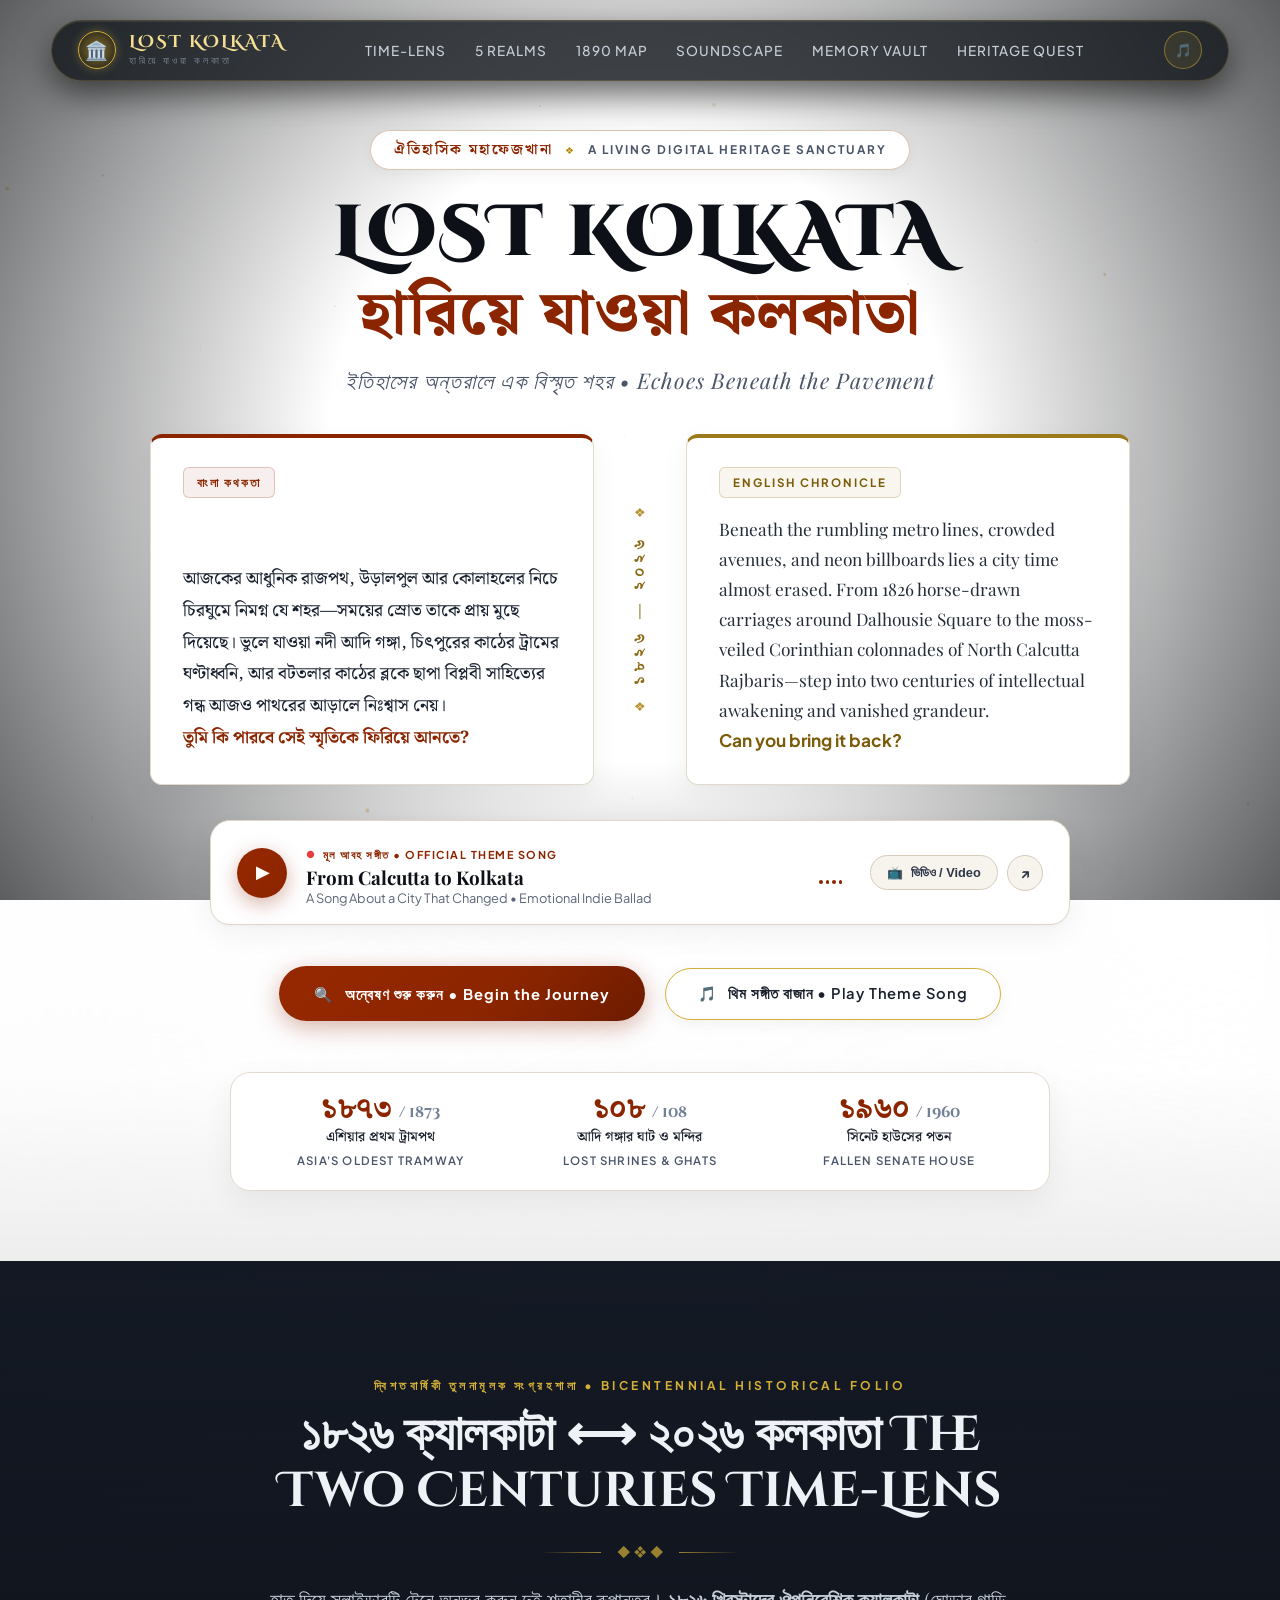
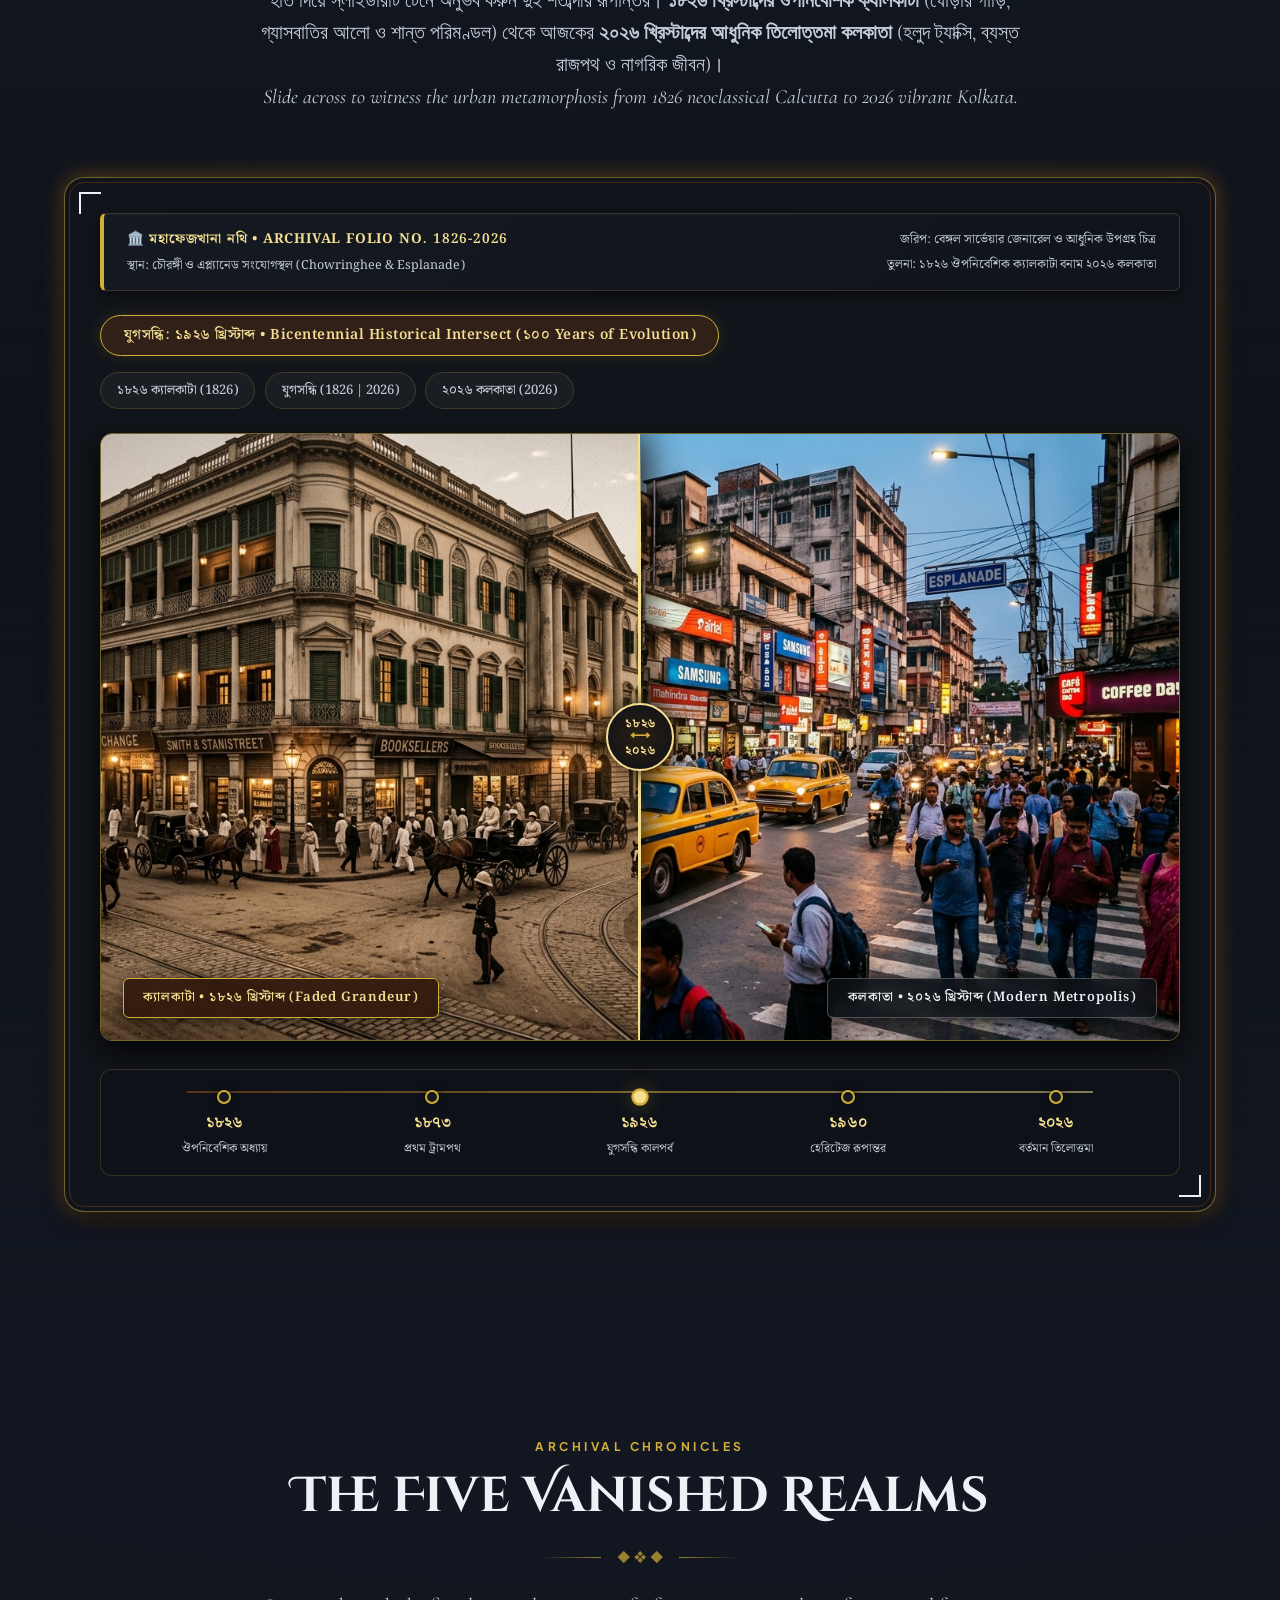
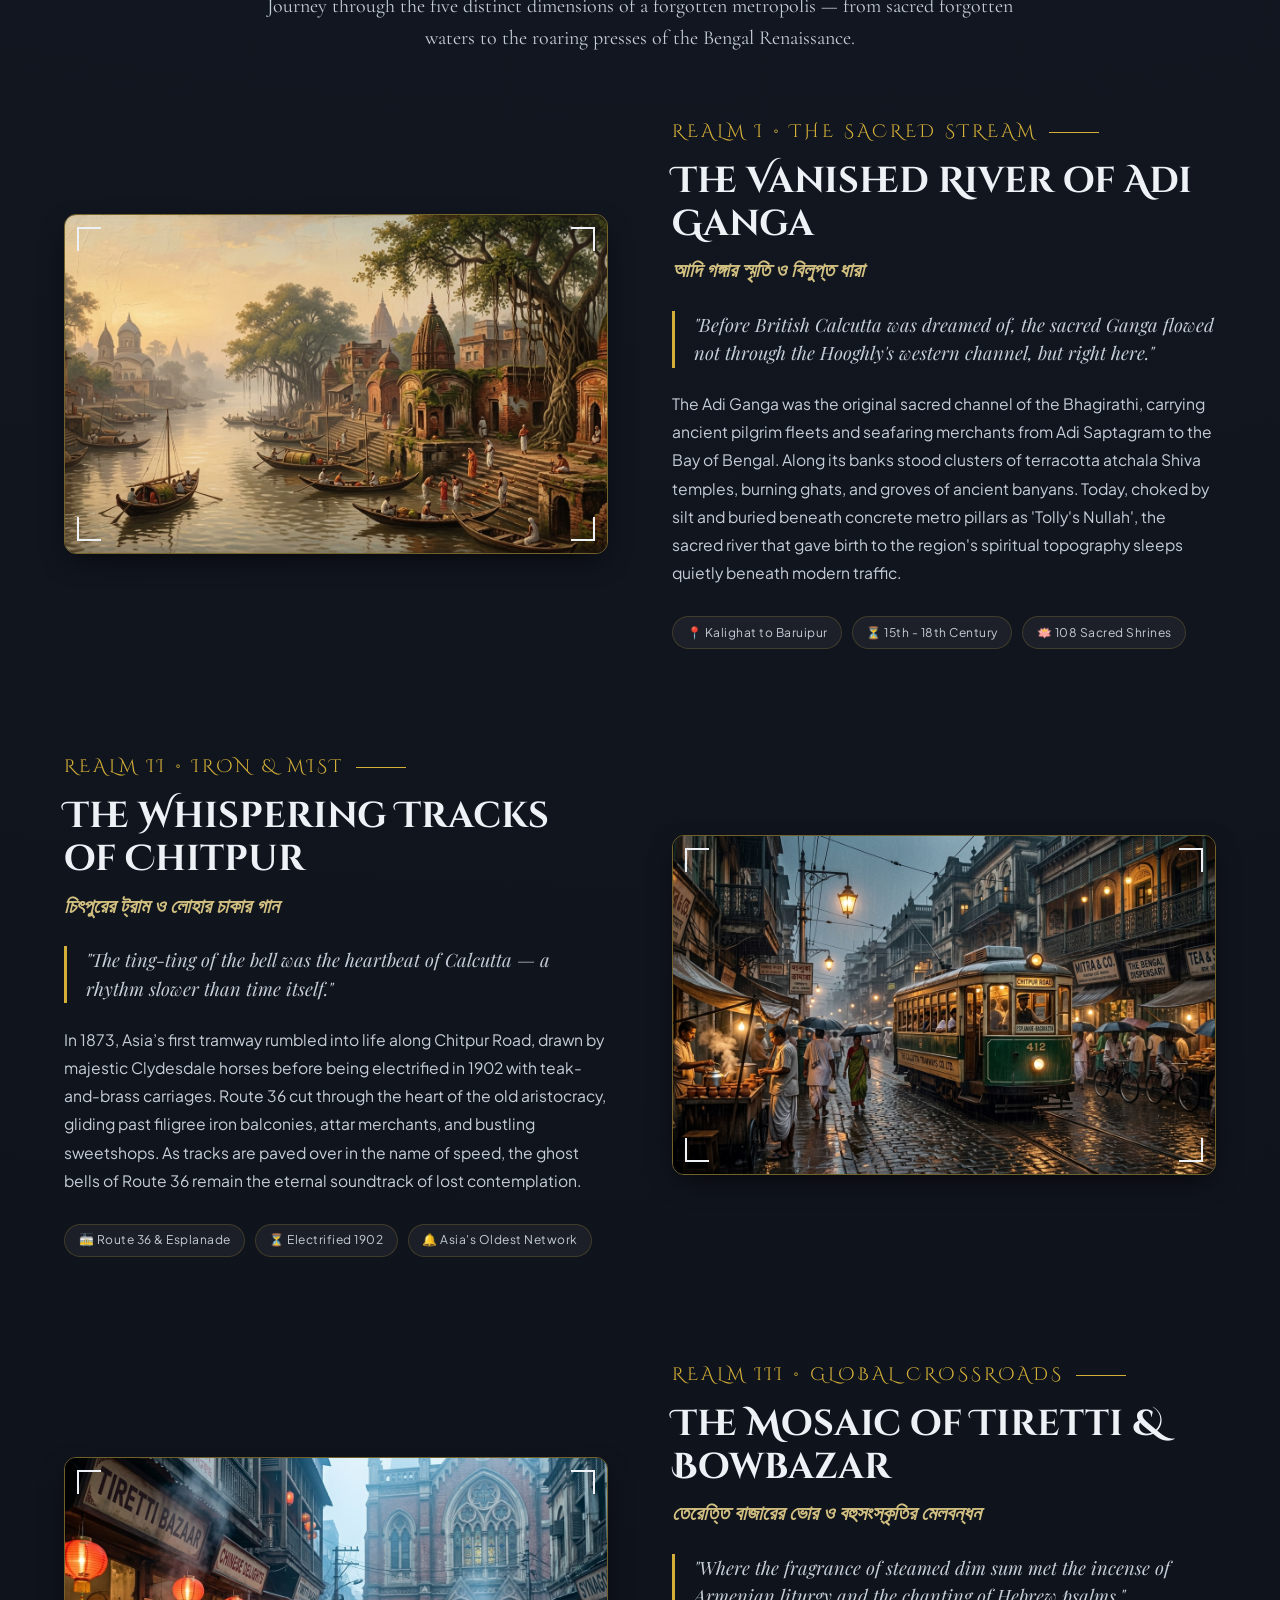
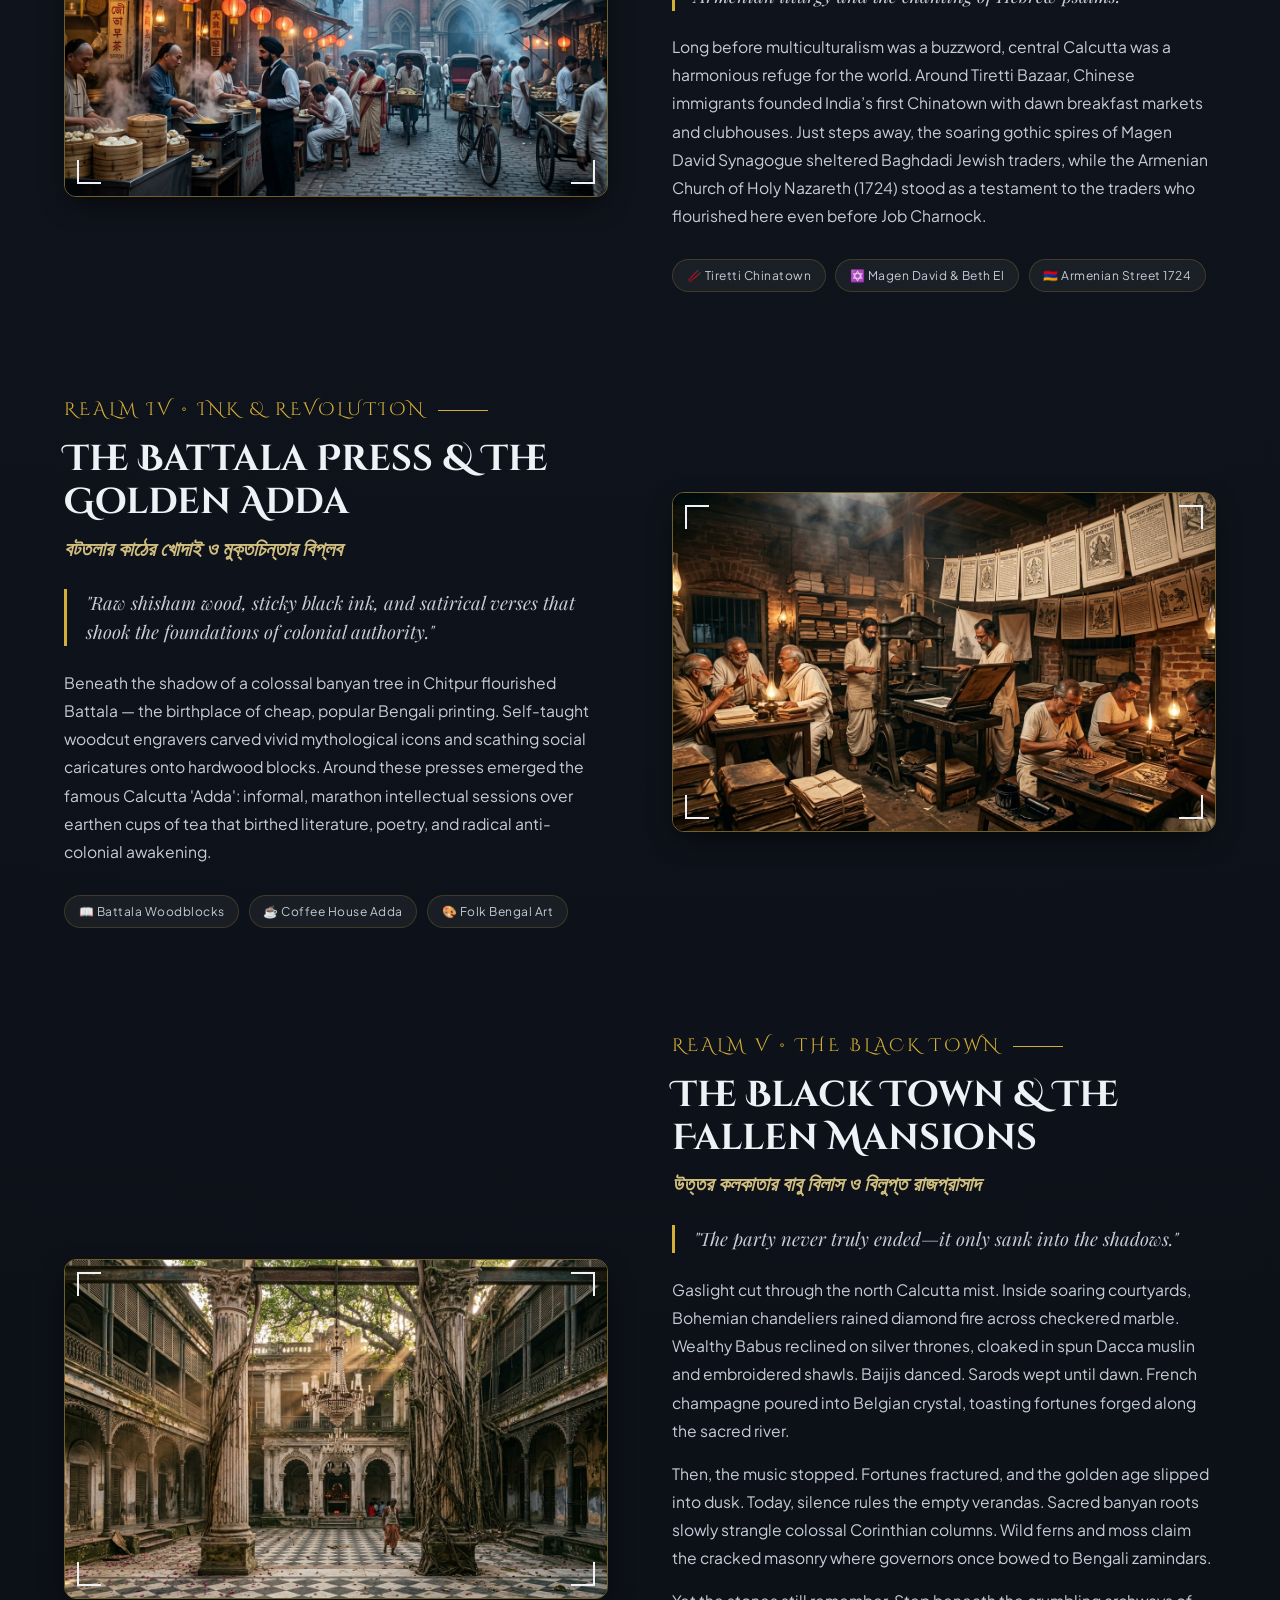
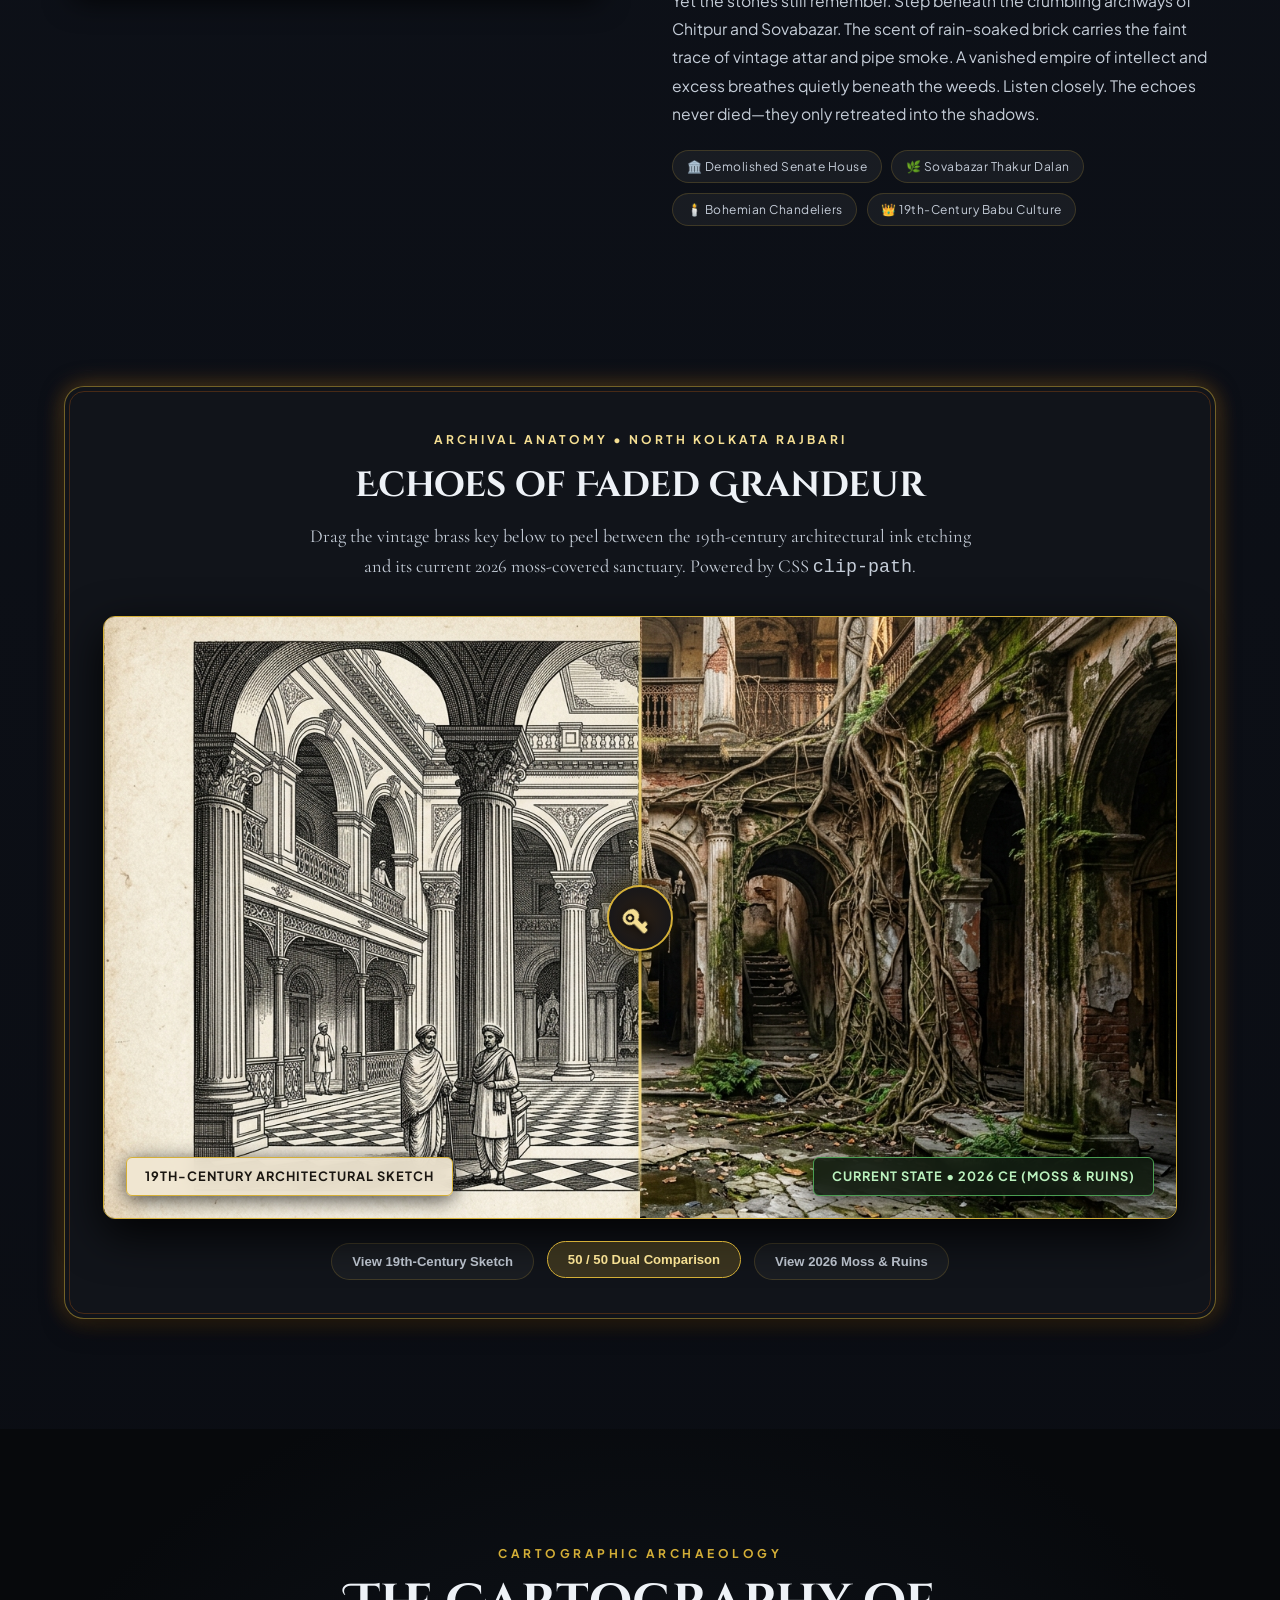
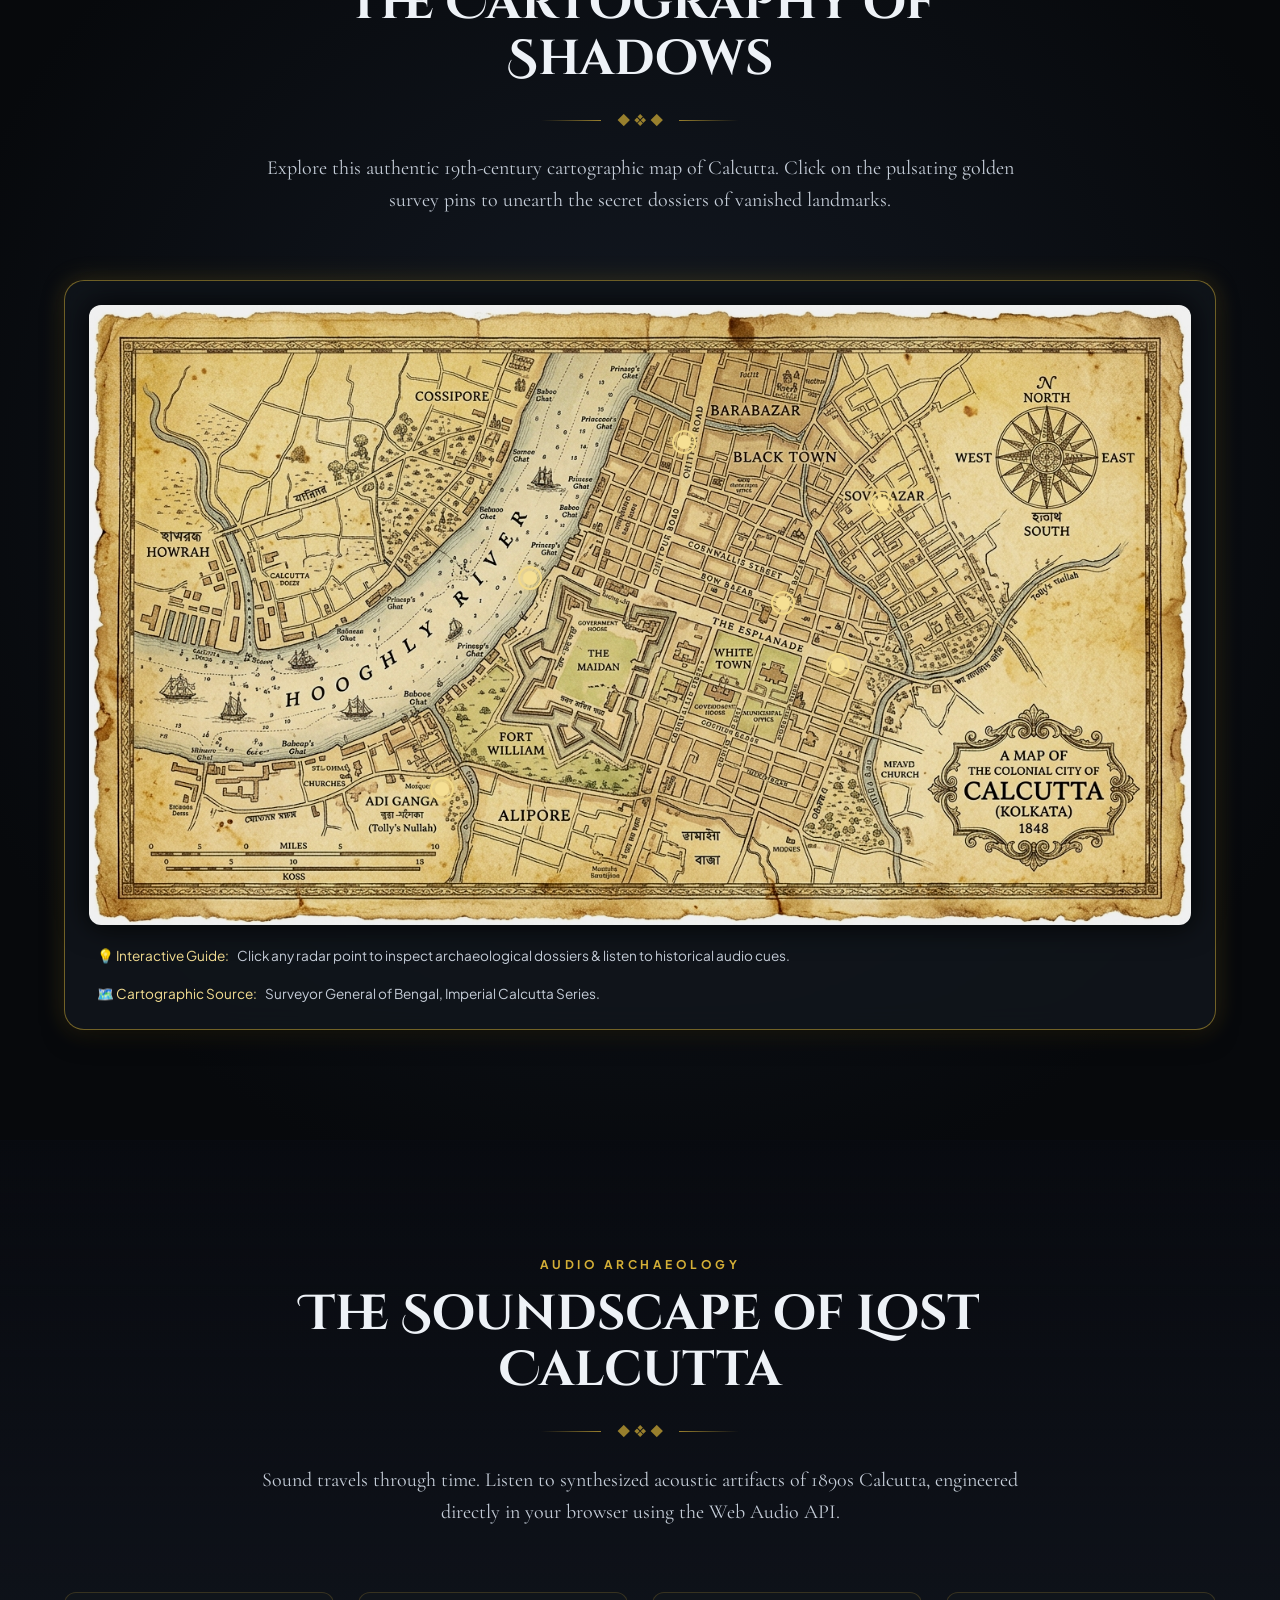
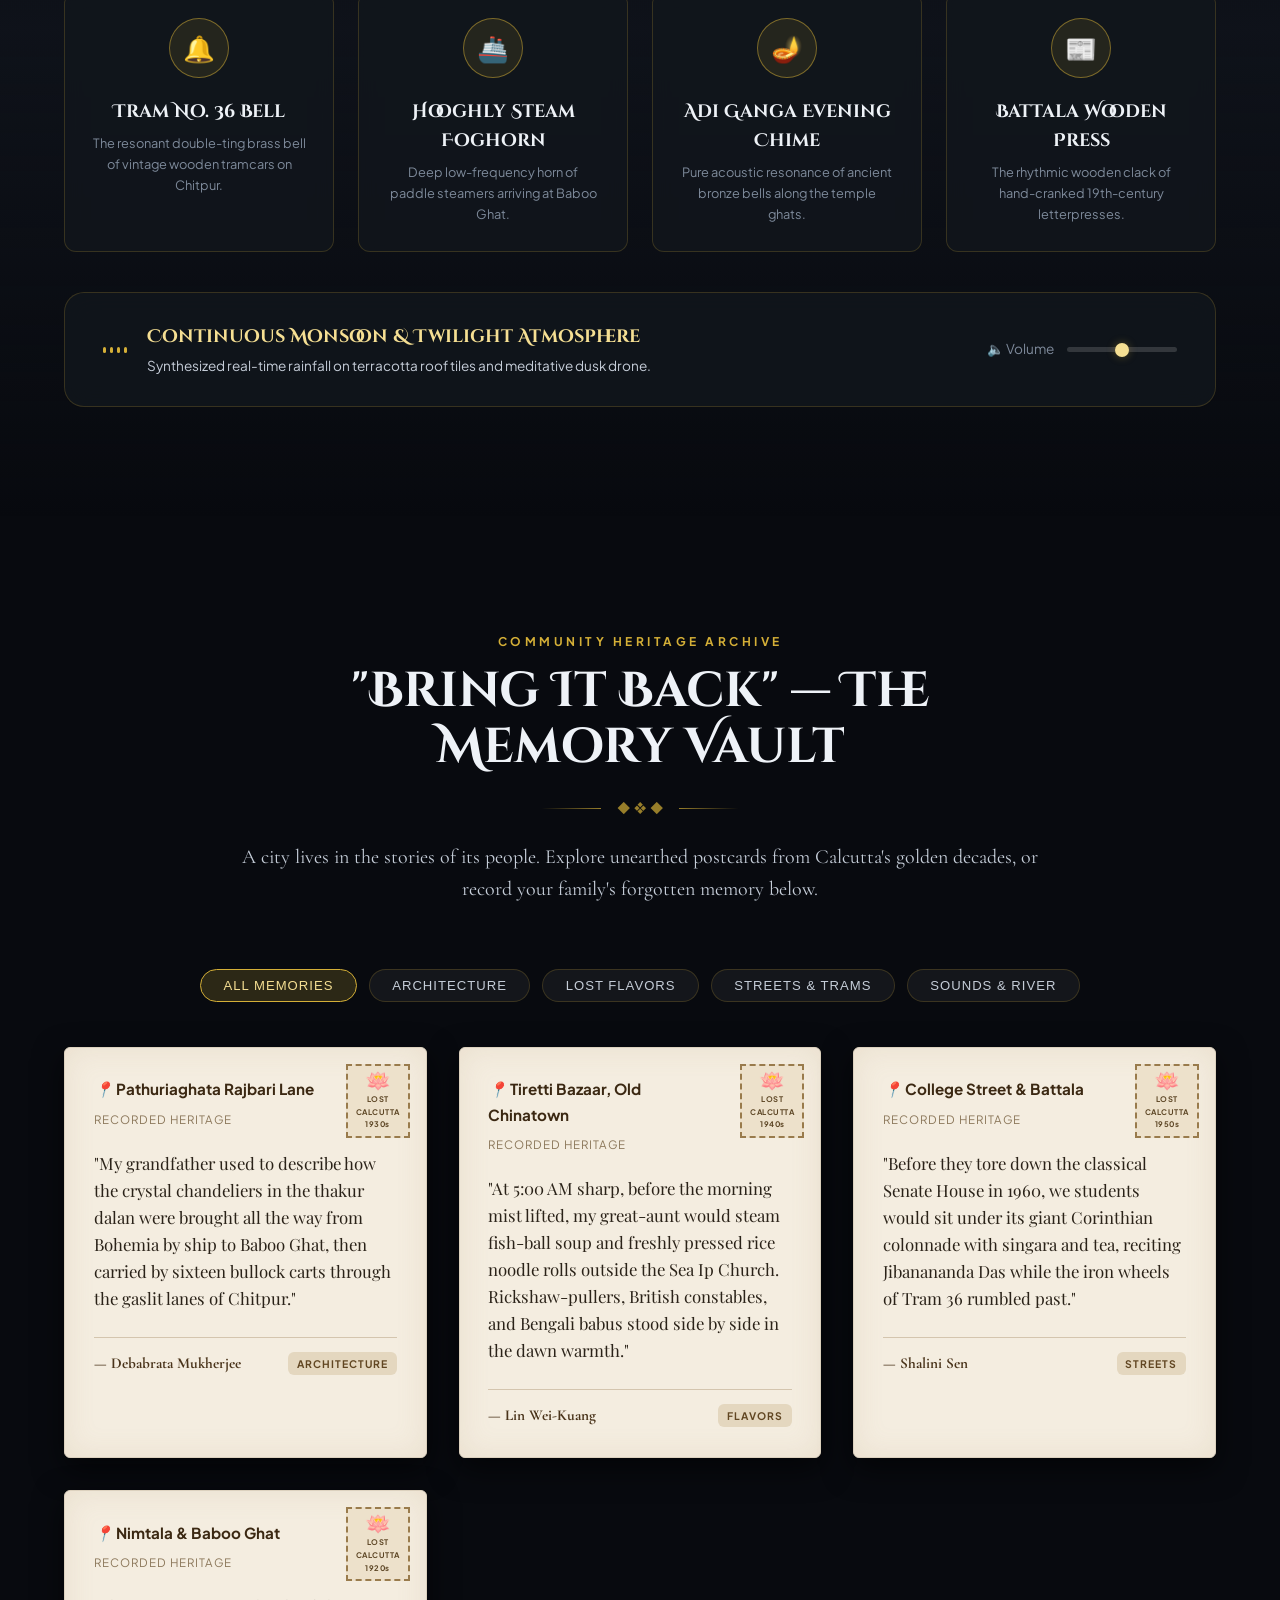
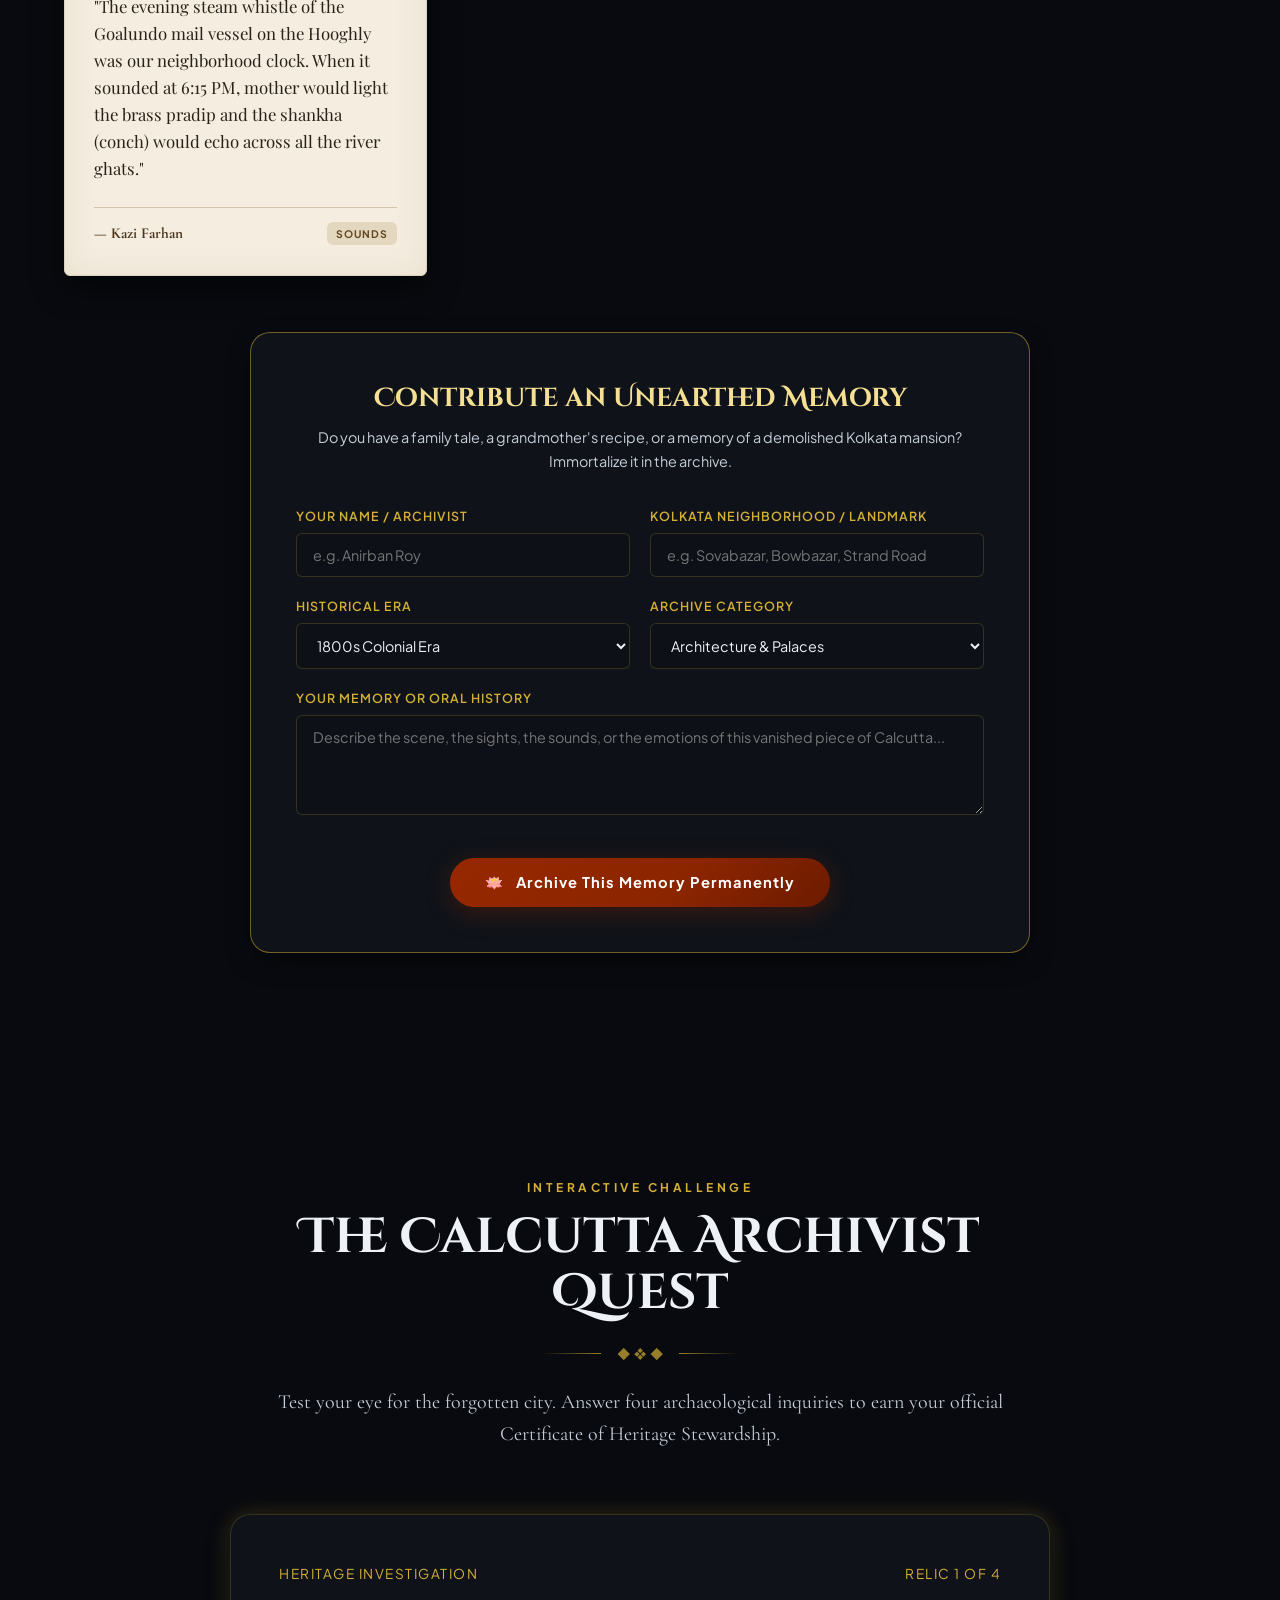
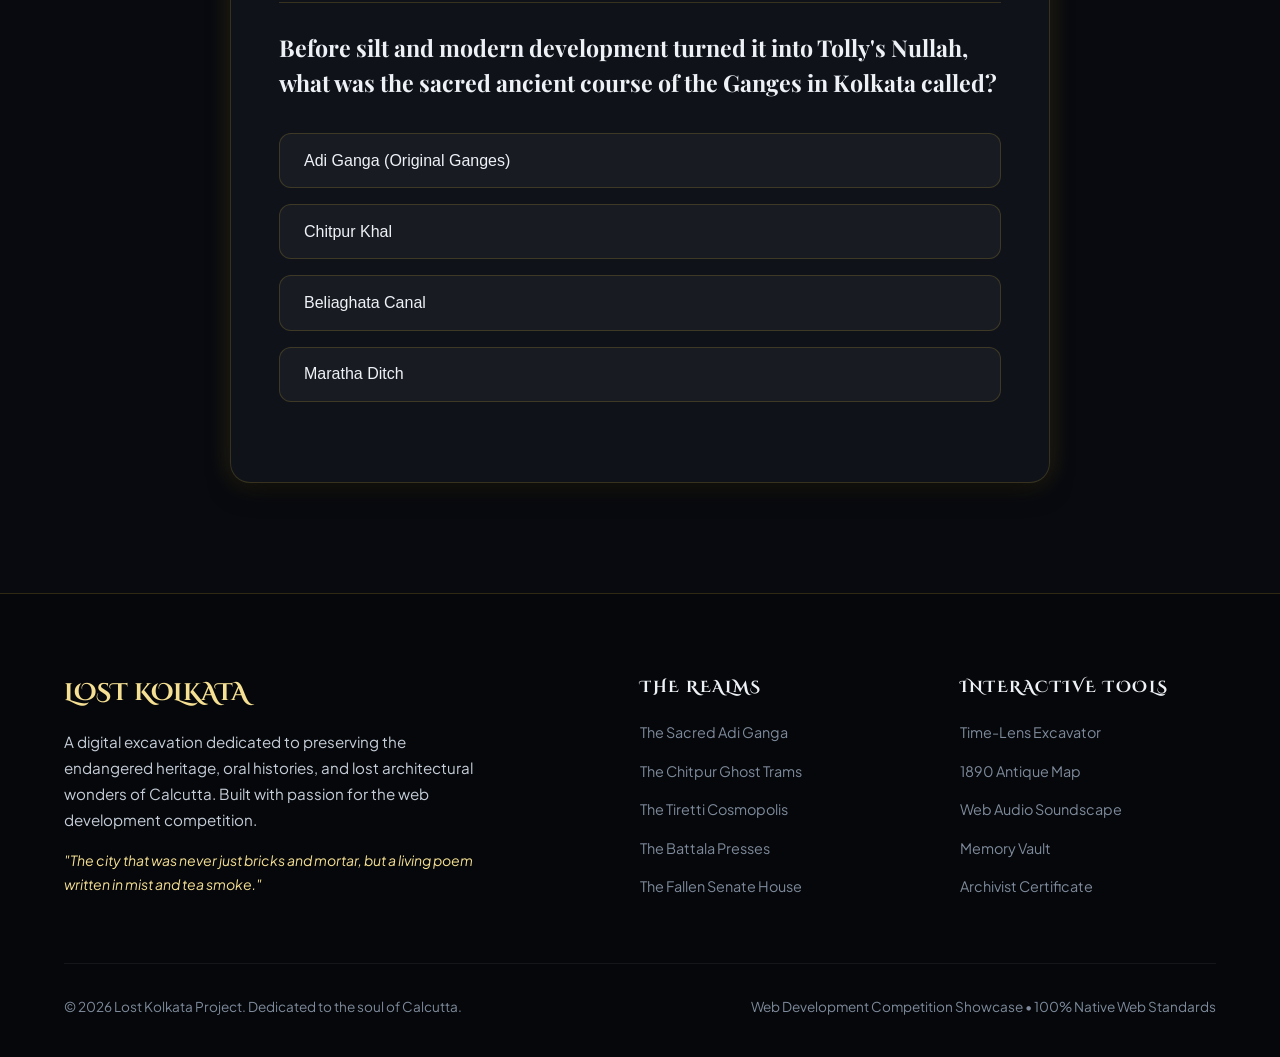
==== commit a4ab6ee5: "feat: clear white hero entry & add From Calcutta to Kolkata theme song player" ====
--- a/index.html
+++ b/index.html
@@ -52,8 +52,8 @@
             </ul>
 
             <div class="nav-actions">
-                <button id="nav-ambient-toggle" class="nav-audio-btn" aria-label="Toggle 1890 Ambient Soundscape" title="Toggle 1890 Audio Atmosphere">
-                    🔊
+                <button id="nav-ambient-toggle" class="nav-audio-btn" aria-label="Play / Pause Theme Song 'From Calcutta to Kolkata'" title="Play / Pause 'From Calcutta to Kolkata'">
+                    🎵
                 </button>
                 <button class="mobile-toggle" id="mobile-menu-toggle" aria-label="Open navigation menu">☰</button>
             </div>
@@ -104,6 +104,60 @@
                     </div>
                 </div>
 
+                <!-- Official Theme Music Player: "From Calcutta to Kolkata" -->
+                <div class="hero-theme-player" id="hero-theme-player">
+                    <div class="theme-player-dock">
+                        <button class="theme-play-btn" id="btn-theme-song-play" aria-label="Play 'From Calcutta to Kolkata' Theme Song" title="Play / Pause Theme Song">
+                            <span class="theme-play-icon" id="theme-play-icon">▶</span>
+                            <span class="theme-pulse-ring" id="theme-pulse-ring"></span>
+                        </button>
+
+                        <div class="theme-track-info">
+                            <div class="theme-track-badge">
+                                <span class="badge-dot">●</span> মূল আবহ সঙ্গীত • OFFICIAL THEME SONG
+                            </div>
+                            <div class="theme-track-title">From Calcutta to Kolkata</div>
+                            <div class="theme-track-sub">A Song About a City That Changed • Emotional Indie Ballad</div>
+                        </div>
+
+                        <!-- Equalizer Animation Bars -->
+                        <div class="theme-equalizer" id="theme-equalizer" aria-hidden="true">
+                            <span class="eq-bar bar-1"></span>
+                            <span class="eq-bar bar-2"></span>
+                            <span class="eq-bar bar-3"></span>
+                            <span class="eq-bar bar-4"></span>
+                        </div>
+
+                        <div class="theme-track-actions">
+                            <button class="btn-theme-video-toggle" id="btn-toggle-video-view" aria-label="Toggle Video Player" title="ভিডিও দৃশ্যমান করুন • View Cinematic Video">
+                                <span>📺</span>
+                                <span class="video-btn-text">ভিডিও / Video</span>
+                            </button>
+                            <a href="https://www.youtube.com/watch?v=vUxgTcHk_7Q" target="_blank" rel="noopener noreferrer" class="btn-theme-yt-link" title="Open on YouTube">
+                                ↗
+                            </a>
+                        </div>
+                    </div>
+
+                    <!-- Collapsible Video Drawer -->
+                    <div class="theme-video-drawer" id="theme-video-drawer">
+                        <div class="theme-video-frame-wrap">
+                            <iframe id="theme-youtube-iframe"
+                                src="https://www.youtube-nocookie.com/embed/vUxgTcHk_7Q?enablejsapi=1&origin=https://lost-kolkata.github.io&rel=0&modestbranding=1"
+                                title="From Calcutta to Kolkata | A Song About a City That Changed"
+                                frameborder="0"
+                                allow="accelerometer; autoplay; clipboard-write; encrypted-media; gyroscope; picture-in-picture; web-share"
+                                allowfullscreen
+                                loading="lazy">
+                            </iframe>
+                        </div>
+                        <div class="video-credit-bar">
+                            <span class="video-credit-text">🎵 <em>"From Calcutta to Kolkata"</em> — An emotional indie ballad exploring two centuries of heritage and transformation</span>
+                            <span class="video-credit-tag">YouTube • vUxgTcHk_7Q</span>
+                        </div>
+                    </div>
+                </div>
+
                 <div class="hero-cta-group">
                     <a href="#timelens" class="btn-primary" id="btn-hero-excavate">
                         <span>🔍</span>
@@ -111,10 +165,10 @@
                             <strong>অন্বেষণ শুরু করুন</strong> • Begin the Journey
                         </span>
                     </a>
-                    <button class="btn-secondary" id="ambient-toggle-btn">
-                        <span>🎧</span>
+                    <button class="btn-secondary" id="ambient-toggle-btn" title="Play / Pause 'From Calcutta to Kolkata'">
+                        <span>🎵</span>
                         <span class="btn-text">
-                            <strong>১৮৯০-এর আবহধ্বনি</strong> • 1890s Soundscape
+                            <strong>থিম সঙ্গীত বাজান</strong> • Play Theme Song
                         </span>
                     </button>
                 </div>
--- a/css/style.css
+++ b/css/style.css
@@ -292,6 +292,9 @@
 
 /* ==========================================================================
    Hero Section: The Awakening of Memory
+/* ==========================================================================
+   Hero Section: First Entry (Clear White Gallery Aesthetic)
+   Pure, high-contrast, prestigious Bengal Renaissance & Colonial Typography
    ========================================================================== */
 .hero-section {
     position: relative;
@@ -299,8 +302,10 @@
     display: flex;
     align-items: center;
     justify-content: center;
-    padding: 140px 0 60px;
+    padding: 130px 0 70px;
     overflow: hidden;
+    background: #ffffff; /* Clear White Background */
+    color: #1a202c;
 }
 
 .hero-bg-frame {
@@ -310,15 +315,16 @@
     width: 100%;
     height: 100%;
     z-index: 1;
+    pointer-events: none;
+    opacity: 0.07; /* Subtle vintage architectural watermark */
 }
 
 .hero-bg-img {
     width: 100%;
     height: 100%;
     object-fit: cover;
-    filter: brightness(0.38) contrast(1.1) saturate(0.9);
-    transform: scale(1.04);
-    animation: subtleZoom 30s ease-in-out infinite alternate;
+    filter: grayscale(1) contrast(1.15) brightness(1.15);
+    transform: scale(1.02);
 }
 
 .hero-gradient-overlay {
@@ -329,9 +335,10 @@
     height: 100%;
     background: linear-gradient(
         to bottom,
-        rgba(7, 9, 12, 0.8) 0%,
-        rgba(7, 9, 12, 0.3) 50%,
-        rgba(7, 9, 12, 0.95) 100%
+        rgba(255, 255, 255, 0.98) 0%,
+        rgba(255, 255, 255, 0.96) 65%,
+        rgba(255, 255, 255, 0.88) 85%,
+        #0a0c10 100% /* Smooth transition from daylight surface down into archaeological layers */
     );
 }
 
@@ -339,7 +346,7 @@
     position: relative;
     z-index: 5;
     text-align: center;
-    max-width: 900px;
+    max-width: 980px;
     margin: 0 auto;
 }
 
@@ -347,42 +354,40 @@
     display: inline-flex;
     align-items: center;
     gap: 0.75rem;
-    background: rgba(212, 175, 55, 0.1);
-    border: 1px solid var(--border-accent);
-    color: var(--gold-light);
+    background: #ffffff;
+    border: 1px solid rgba(139, 69, 19, 0.3);
+    color: #8B4513;
     padding: 0.45rem 1.4rem;
     border-radius: var(--radius-full);
     font-size: 0.82rem;
     letter-spacing: 2px;
     margin-bottom: 1.6rem;
-    backdrop-filter: blur(10px);
-    -webkit-backdrop-filter: blur(10px);
+    box-shadow: 0 4px 15px rgba(0, 0, 0, 0.05);
 }
 
 .eyebrow-bn {
     font-family: var(--font-bengali);
-    font-weight: 600;
-    color: var(--gold-light);
-    font-size: 0.88rem;
+    font-weight: 700;
+    color: #8B2500;
+    font-size: 0.9rem;
 }
 
 .eyebrow-dot {
-    color: var(--gold-primary);
+    color: #b8860b;
     font-size: 0.65rem;
 }
 
 .eyebrow-en {
     font-family: var(--font-sans);
-    font-weight: 600;
+    font-weight: 700;
     text-transform: uppercase;
     letter-spacing: 2px;
     font-size: 0.74rem;
-    color: var(--mist-dim);
+    color: #4a5568;
 }
 
 .hero-title {
     margin-bottom: 2.2rem;
-    text-shadow: 0 4px 30px rgba(0, 0, 0, 0.9);
 }
 
 .hero-title-en {
@@ -391,7 +396,7 @@
     font-size: clamp(2.4rem, 5.8vw, 4.5rem);
     font-weight: 900;
     letter-spacing: 3px;
-    color: var(--parchment);
+    color: #0d1117; /* Deep Indian Ink Black */
     line-height: 1.05;
 }
 
@@ -399,13 +404,12 @@
     display: block;
     font-family: var(--font-bengali);
     font-size: clamp(2.2rem, 5.2vw, 3.8rem);
-    font-weight: 700;
-    color: var(--gold-light);
+    font-weight: 800;
+    color: #8B2500; /* Rich Royal Bengal Crimson */
     letter-spacing: 1.5px;
     line-height: 1.25;
     margin-top: 0.4rem;
     margin-bottom: 0.6rem;
-    text-shadow: 0 4px 25px rgba(212, 175, 55, 0.25);
 }
 
 .hero-title .title-highlight {
@@ -414,31 +418,28 @@
     font-weight: 400;
     font-style: italic;
     letter-spacing: 1px;
-    color: var(--parchment-dim);
+    color: #4a5568;
     display: block;
     margin-top: 0.5rem;
-    text-shadow: 0 2px 10px rgba(0, 0, 0, 0.8);
-}
-
-/* Bilingual Dual Chronicle Manifesto Cards (Half Bengali, Half English) */
+}
+
+/* Bilingual Dual Chronicle Manifesto Cards (Clear White Surface) */
 .hero-bilingual-manifesto {
     display: grid;
     grid-template-columns: 1fr auto 1fr;
     gap: 1.5rem;
     align-items: stretch;
     max-width: 980px;
-    margin: 0 auto 2.8rem;
+    margin: 0 auto 2.2rem;
     text-align: left;
 }
 
 .manifesto-card {
-    background: rgba(18, 22, 30, 0.78);
-    border: 1px solid var(--border-subtle);
+    background: #ffffff;
+    border: 1px solid #e2dbcd;
     border-radius: var(--radius-md);
     padding: 1.8rem 2rem;
-    backdrop-filter: blur(14px);
-    -webkit-backdrop-filter: blur(14px);
-    box-shadow: 0 12px 35px rgba(0, 0, 0, 0.65), inset 0 1px 0 rgba(255, 255, 255, 0.05);
+    box-shadow: 0 10px 30px rgba(0, 0, 0, 0.05), 0 1px 3px rgba(0, 0, 0, 0.03);
     display: flex;
     flex-direction: column;
     justify-content: space-between;
@@ -447,17 +448,17 @@
 }
 
 .manifesto-card:hover {
-    border-color: var(--border-accent);
+    border-color: #8B4513;
     transform: translateY(-3px);
-    box-shadow: 0 16px 45px rgba(0, 0, 0, 0.8), 0 0 25px rgba(212, 175, 55, 0.16);
+    box-shadow: 0 16px 40px rgba(139, 69, 19, 0.12);
 }
 
 .manifesto-card.bn-card {
-    border-top: 3px solid var(--brick-light);
+    border-top: 4px solid #8B2500;
 }
 
 .manifesto-card.en-card {
-    border-top: 3px solid var(--gold-primary);
+    border-top: 4px solid #9c7a1a;
 }
 
 .manifesto-badge {
@@ -466,25 +467,35 @@
     font-weight: 700;
     letter-spacing: 2px;
     text-transform: uppercase;
-    color: var(--gold-light);
     margin-bottom: 1rem;
     padding: 0.3rem 0.8rem;
-    background: rgba(212, 175, 55, 0.12);
     border-radius: var(--radius-sm);
-    border: 1px solid var(--border-subtle);
     align-self: flex-start;
+}
+
+.bn-card .manifesto-badge {
+    color: #8B2500;
+    background: rgba(139, 37, 0, 0.07);
+    border: 1px solid rgba(139, 37, 0, 0.22);
+}
+
+.en-card .manifesto-badge {
+    color: #7b5b08;
+    background: rgba(156, 122, 26, 0.07);
+    border: 1px solid rgba(156, 122, 26, 0.25);
 }
 
 .bn-card .manifesto-body {
     font-family: var(--font-bengali);
     font-size: 1.08rem;
     line-height: 1.85;
-    color: #f7eedc;
+    color: #1a2230;
+    font-weight: 500;
     margin: 0;
 }
 
 .bn-card .manifesto-body strong {
-    color: var(--gold-light);
+    color: #8B2500;
     font-weight: 700;
 }
 
@@ -492,13 +503,13 @@
     font-family: var(--font-editorial);
     font-size: 1.08rem;
     line-height: 1.75;
-    color: var(--parchment);
+    color: #242c38;
     margin: 0;
 }
 
 .en-card .manifesto-body strong {
-    color: var(--gold-light);
-    font-weight: 600;
+    color: #7b5b08;
+    font-weight: 700;
     font-family: var(--font-sans);
 }
 
@@ -518,15 +529,267 @@
     font-size: 0.95rem;
     font-weight: 700;
     letter-spacing: 5px;
-    color: var(--gold-primary);
-    text-shadow: 0 0 12px var(--gold-glow);
+    color: #8c6a15;
 }
 
 .crest-ornament {
-    color: var(--gold-dark);
+    color: #b89230;
     font-size: 0.8rem;
 }
 
+/* ==========================================================================
+   Official Theme Song Player Bar (From Calcutta to Kolkata)
+   ========================================================================== */
+.hero-theme-player {
+    width: 100%;
+    max-width: 860px;
+    margin: 0 auto 2.6rem;
+    background: #ffffff;
+    border: 1px solid #e0d7c7;
+    border-radius: var(--radius-lg);
+    padding: 1.1rem 1.6rem;
+    box-shadow: 0 8px 30px rgba(0, 0, 0, 0.06), 0 1px 3px rgba(0, 0, 0, 0.04);
+    transition: var(--transition-normal);
+}
+
+.hero-theme-player:hover {
+    border-color: #8B4513;
+    box-shadow: 0 12px 35px rgba(139, 69, 19, 0.1);
+}
+
+.theme-player-dock {
+    display: flex;
+    align-items: center;
+    justify-content: space-between;
+    gap: 1.2rem;
+    flex-wrap: wrap;
+}
+
+.theme-play-btn {
+    position: relative;
+    width: 50px;
+    height: 50px;
+    border-radius: 50%;
+    background: linear-gradient(135deg, #962800 0%, #8B2500 100%);
+    border: none;
+    color: #ffffff;
+    display: flex;
+    align-items: center;
+    justify-content: center;
+    cursor: pointer;
+    box-shadow: 0 6px 20px rgba(139, 37, 0, 0.35);
+    flex-shrink: 0;
+    transition: transform var(--transition-fast), box-shadow var(--transition-fast);
+}
+
+.theme-play-btn:hover {
+    transform: scale(1.08);
+    box-shadow: 0 8px 25px rgba(139, 37, 0, 0.5);
+}
+
+.theme-play-icon {
+    font-size: 1.1rem;
+    line-height: 1;
+    margin-left: 2px;
+}
+
+.theme-play-btn.is-playing .theme-play-icon {
+    margin-left: 0;
+}
+
+.theme-pulse-ring {
+    position: absolute;
+    inset: -6px;
+    border-radius: 50%;
+    border: 2px solid #8B2500;
+    opacity: 0;
+    pointer-events: none;
+}
+
+.theme-play-btn.is-playing .theme-pulse-ring {
+    animation: soundPulse 1.8s infinite;
+}
+
+@keyframes soundPulse {
+    0% { transform: scale(0.9); opacity: 0.8; }
+    100% { transform: scale(1.4); opacity: 0; }
+}
+
+.theme-track-info {
+    flex: 1;
+    text-align: left;
+    min-width: 200px;
+}
+
+.theme-track-badge {
+    display: inline-flex;
+    align-items: center;
+    gap: 0.4rem;
+    font-size: 0.68rem;
+    font-weight: 700;
+    letter-spacing: 1.5px;
+    text-transform: uppercase;
+    color: #8B2500;
+    margin-bottom: 0.2rem;
+}
+
+.badge-dot {
+    color: #e53e3e;
+    font-size: 0.6rem;
+}
+
+.theme-play-btn.is-playing ~ .theme-track-info .badge-dot {
+    animation: blinkDot 1s infinite;
+}
+
+@keyframes blinkDot {
+    0%, 100% { opacity: 1; }
+    50% { opacity: 0.2; }
+}
+
+.theme-track-title {
+    font-family: var(--font-editorial);
+    font-size: 1.18rem;
+    font-weight: 700;
+    color: #0d1117;
+    line-height: 1.2;
+}
+
+.theme-track-sub {
+    font-size: 0.8rem;
+    color: #5a6578;
+    line-height: 1.3;
+}
+
+/* Audio Equalizer Bars */
+.theme-equalizer {
+    display: flex;
+    align-items: flex-end;
+    gap: 3px;
+    height: 22px;
+    padding: 0 0.5rem;
+}
+
+.eq-bar {
+    width: 3.5px;
+    background: #8B2500;
+    border-radius: 2px;
+    height: 4px;
+    transition: height 0.2s ease;
+}
+
+.hero-theme-player.playing .eq-bar.bar-1 { animation: eqJump 0.8s infinite ease-in-out; }
+.hero-theme-player.playing .eq-bar.bar-2 { animation: eqJump 0.6s infinite ease-in-out 0.2s; }
+.hero-theme-player.playing .eq-bar.bar-3 { animation: eqJump 0.9s infinite ease-in-out 0.4s; }
+.hero-theme-player.playing .eq-bar.bar-4 { animation: eqJump 0.7s infinite ease-in-out 0.1s; }
+
+@keyframes eqJump {
+    0%, 100% { height: 4px; }
+    50% { height: 20px; }
+}
+
+.theme-track-actions {
+    display: flex;
+    align-items: center;
+    gap: 0.6rem;
+}
+
+.btn-theme-video-toggle {
+    display: inline-flex;
+    align-items: center;
+    gap: 0.5rem;
+    background: #f7f4ed;
+    border: 1px solid #d5cbba;
+    color: #2d3748;
+    padding: 0.55rem 1rem;
+    border-radius: var(--radius-full);
+    font-size: 0.8rem;
+    font-weight: 600;
+    cursor: pointer;
+    transition: var(--transition-fast);
+}
+
+.btn-theme-video-toggle:hover {
+    background: #ffffff;
+    border-color: #8B4513;
+    color: #8B2500;
+}
+
+.btn-theme-yt-link {
+    width: 36px;
+    height: 36px;
+    border-radius: 50%;
+    background: #f7f4ed;
+    border: 1px solid #d5cbba;
+    color: #2d3748;
+    display: flex;
+    align-items: center;
+    justify-content: center;
+    text-decoration: none;
+    font-weight: 700;
+    font-size: 0.9rem;
+    transition: var(--transition-fast);
+}
+
+.btn-theme-yt-link:hover {
+    background: #8B2500;
+    color: #ffffff;
+    border-color: #8B2500;
+}
+
+/* Collapsible Video Drawer */
+.theme-video-drawer {
+    max-height: 0;
+    overflow: hidden;
+    opacity: 0;
+    transition: max-height 0.45s cubic-bezier(0.16, 1, 0.3, 1), opacity 0.35s ease, margin-top 0.35s ease;
+    margin-top: 0;
+}
+
+.theme-video-drawer.open {
+    max-height: 520px;
+    opacity: 1;
+    margin-top: 1.2rem;
+    padding-top: 1rem;
+    border-top: 1px solid #ece5d8;
+}
+
+.theme-video-frame-wrap {
+    position: relative;
+    width: 100%;
+    aspect-ratio: 16 / 9;
+    border-radius: var(--radius-md);
+    overflow: hidden;
+    box-shadow: 0 10px 30px rgba(0, 0, 0, 0.15);
+    background: #000000;
+}
+
+.theme-video-frame-wrap iframe {
+    position: absolute;
+    top: 0;
+    left: 0;
+    width: 100%;
+    height: 100%;
+}
+
+.video-credit-bar {
+    display: flex;
+    justify-content: space-between;
+    align-items: center;
+    flex-wrap: wrap;
+    gap: 0.5rem;
+    margin-top: 0.6rem;
+    font-size: 0.76rem;
+    color: #718096;
+}
+
+.video-credit-tag {
+    font-family: var(--font-mono);
+    color: #8B2500;
+    font-weight: 600;
+}
+
+/* Hero CTA Group on Clear White */
 .hero-cta-group {
     display: flex;
     flex-wrap: wrap;
@@ -540,8 +803,8 @@
     display: inline-flex;
     align-items: center;
     gap: 0.75rem;
-    background: linear-gradient(135deg, var(--gold-light) 0%, var(--gold-primary) 60%, var(--gold-dark) 100%);
-    color: #0c0e12;
+    background: linear-gradient(135deg, #962800 0%, #8B2500 60%, #6d1b00 100%);
+    color: #ffffff;
     font-family: var(--font-sans);
     font-weight: 700;
     font-size: 0.92rem;
@@ -551,13 +814,13 @@
     text-decoration: none;
     border: none;
     cursor: pointer;
-    box-shadow: 0 6px 25px rgba(212, 175, 55, 0.4), inset 0 1px 0 rgba(255, 255, 255, 0.4);
+    box-shadow: 0 6px 25px rgba(139, 37, 0, 0.35);
     transition: var(--transition-normal);
 }
 
 .btn-primary:hover {
     transform: translateY(-3px);
-    box-shadow: 0 10px 35px rgba(212, 175, 55, 0.6);
+    box-shadow: 0 10px 35px rgba(139, 37, 0, 0.5);
     filter: brightness(1.08);
 }
 
@@ -569,9 +832,9 @@
     display: inline-flex;
     align-items: center;
     gap: 0.75rem;
-    background: rgba(14, 18, 24, 0.65);
-    color: var(--parchment);
-    border: 1px solid var(--border-accent);
+    background: #ffffff;
+    color: #1a202c;
+    border: 1.5px solid #d4af37;
     padding: 0.95rem 2rem;
     border-radius: var(--radius-full);
     font-family: var(--font-sans);
@@ -580,19 +843,18 @@
     letter-spacing: 0.8px;
     text-decoration: none;
     cursor: pointer;
-    backdrop-filter: blur(10px);
-    -webkit-backdrop-filter: blur(10px);
+    box-shadow: 0 4px 15px rgba(0, 0, 0, 0.05);
     transition: var(--transition-normal);
 }
 
 .btn-secondary:hover {
-    background: rgba(212, 175, 55, 0.15);
-    border-color: var(--gold-light);
-    color: var(--gold-light);
+    background: #faf8f5;
+    border-color: #8B2500;
+    color: #8B2500;
     transform: translateY(-3px);
 }
 
-/* Classical Heritage Cultural Pillars / Stats */
+/* Classical Heritage Cultural Pillars / Stats on Clear White */
 .hero-stats-bar {
     display: grid;
     grid-template-columns: repeat(3, 1fr);
@@ -600,12 +862,10 @@
     max-width: 820px;
     margin: 0 auto;
     padding: 1.3rem 2rem;
-    background: rgba(15, 19, 27, 0.72);
-    border: 1px solid var(--border-subtle);
+    background: #ffffff;
+    border: 1px solid #e2dbcd;
     border-radius: var(--radius-lg);
-    backdrop-filter: blur(14px);
-    -webkit-backdrop-filter: blur(14px);
-    box-shadow: 0 10px 30px rgba(0, 0, 0, 0.6);
+    box-shadow: 0 10px 30px rgba(0, 0, 0, 0.06);
 }
 
 .stat-item {
@@ -620,23 +880,23 @@
     display: block;
     font-family: var(--font-bengali);
     font-size: 1.75rem;
-    font-weight: 700;
-    color: var(--gold-light);
+    font-weight: 800;
+    color: #8B2500;
     line-height: 1.1;
 }
 
 .stat-num-sub {
     font-family: var(--font-heading);
     font-size: 0.95rem;
-    color: var(--mist-dark);
+    color: #718096;
     font-weight: 600;
 }
 
 .stat-lbl-bn {
     font-family: var(--font-bengali);
     font-size: 0.85rem;
-    color: var(--parchment);
-    font-weight: 500;
+    color: #1a202c;
+    font-weight: 600;
     line-height: 1.3;
 }
 
@@ -645,7 +905,7 @@
     font-size: 0.72rem;
     text-transform: uppercase;
     letter-spacing: 1.2px;
-    color: var(--mist-dark);
+    color: #4a5568;
     font-weight: 600;
 }
 
@@ -2473,6 +2733,36 @@
         font-size: 0.95rem;
     }
 
+    /* Mobile Theme Player */
+    .hero-theme-player {
+        padding: 0.9rem 1rem !important;
+        margin-bottom: 2rem !important;
+        border-radius: var(--radius-md) !important;
+    }
+    .theme-player-dock {
+        gap: 0.8rem !important;
+    }
+    .theme-play-btn {
+        width: 44px !important;
+        height: 44px !important;
+    }
+    .theme-track-title {
+        font-size: 1.05rem !important;
+    }
+    .theme-track-sub {
+        font-size: 0.74rem !important;
+    }
+    .theme-equalizer {
+        display: none !important;
+    }
+    .btn-theme-video-toggle {
+        padding: 0.45rem 0.8rem !important;
+        font-size: 0.74rem !important;
+    }
+    .theme-video-drawer.open {
+        max-height: 280px !important;
+    }
+
     .hero-stats-bar {
         grid-template-columns: 1fr;
         gap: 0.75rem;
